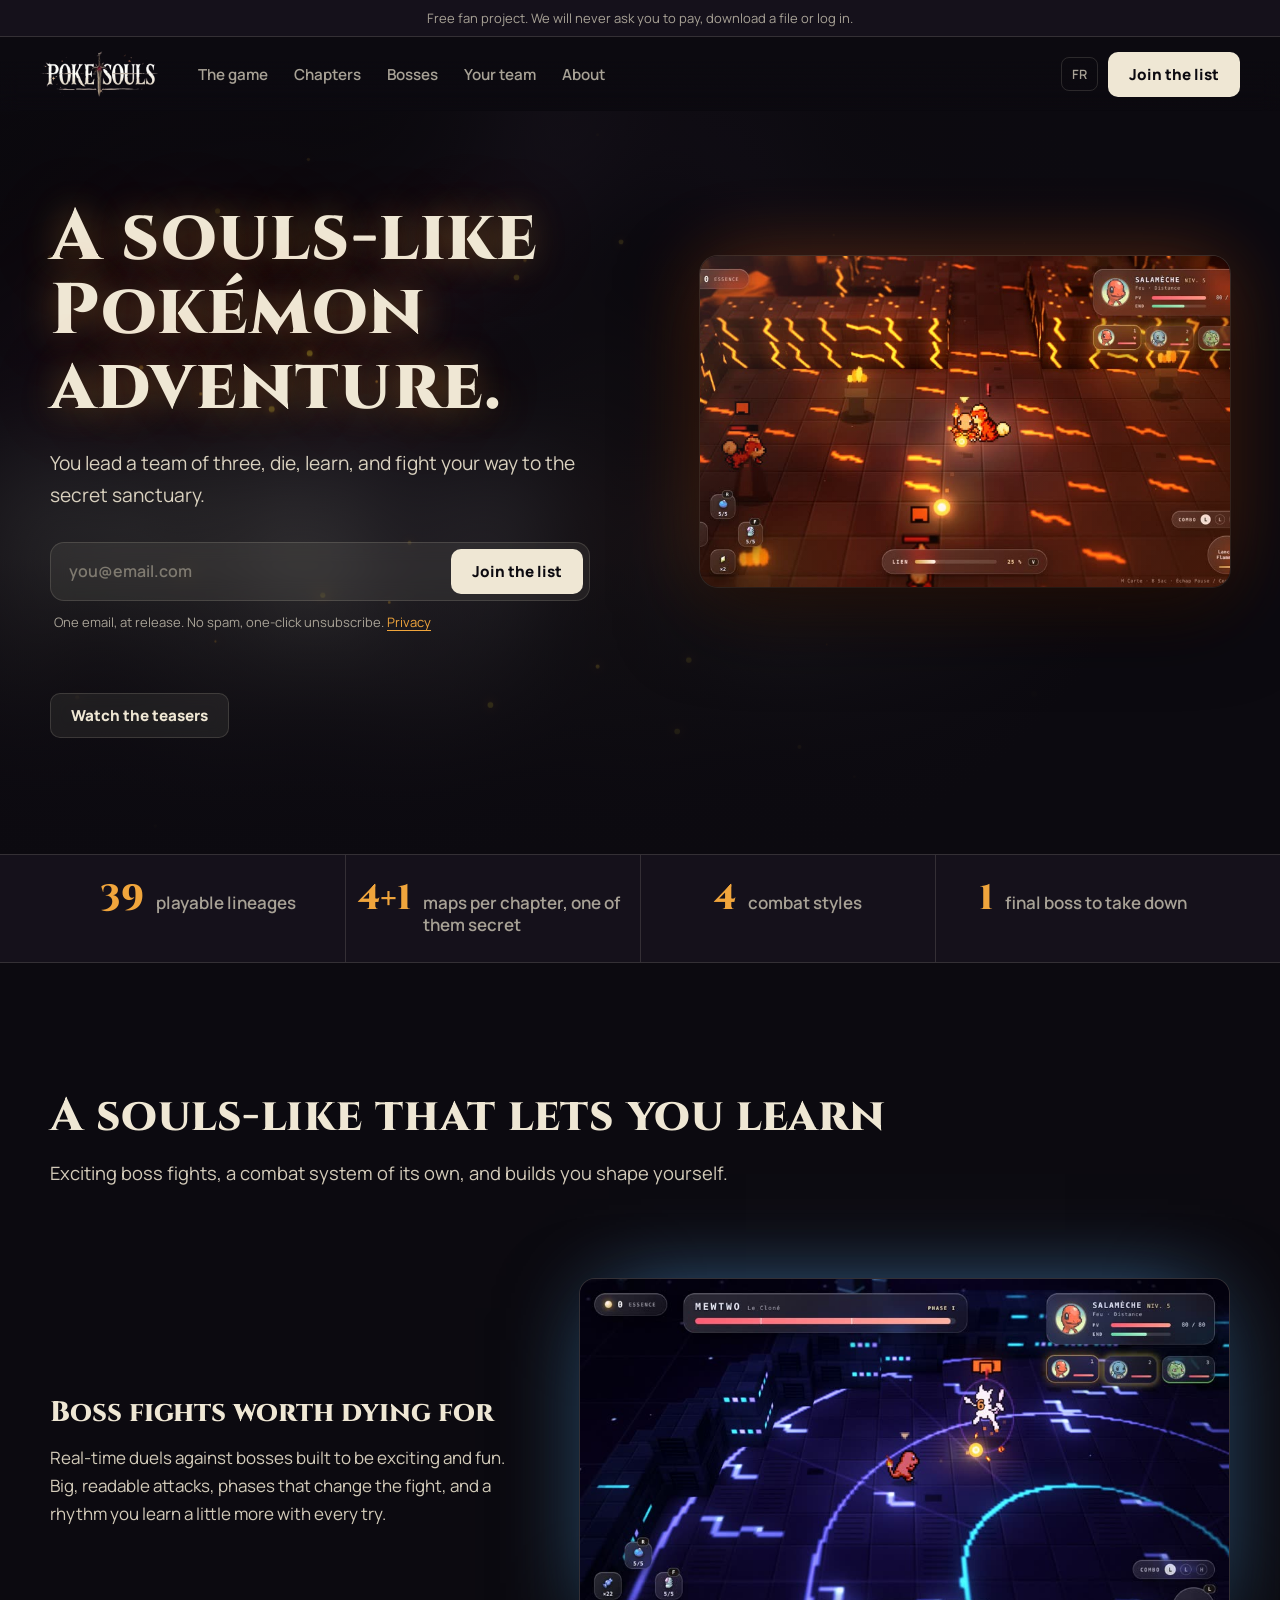
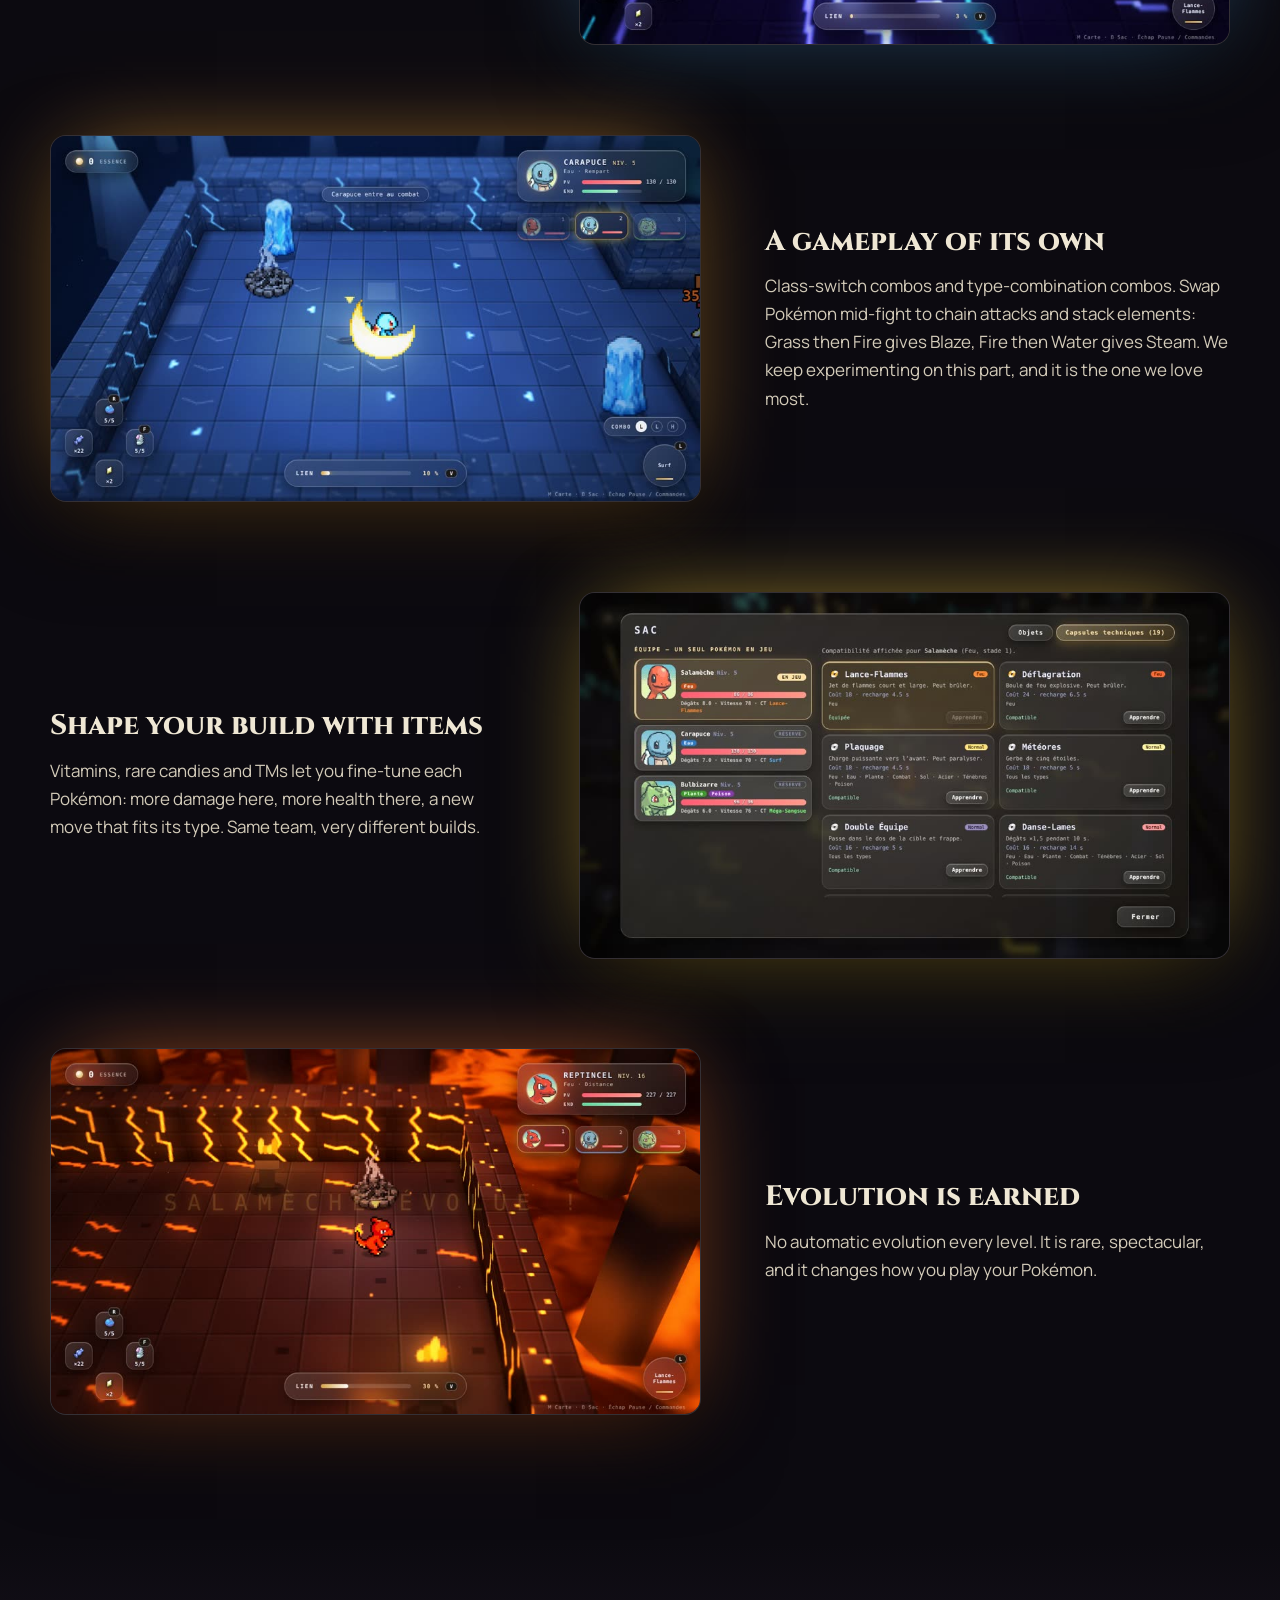
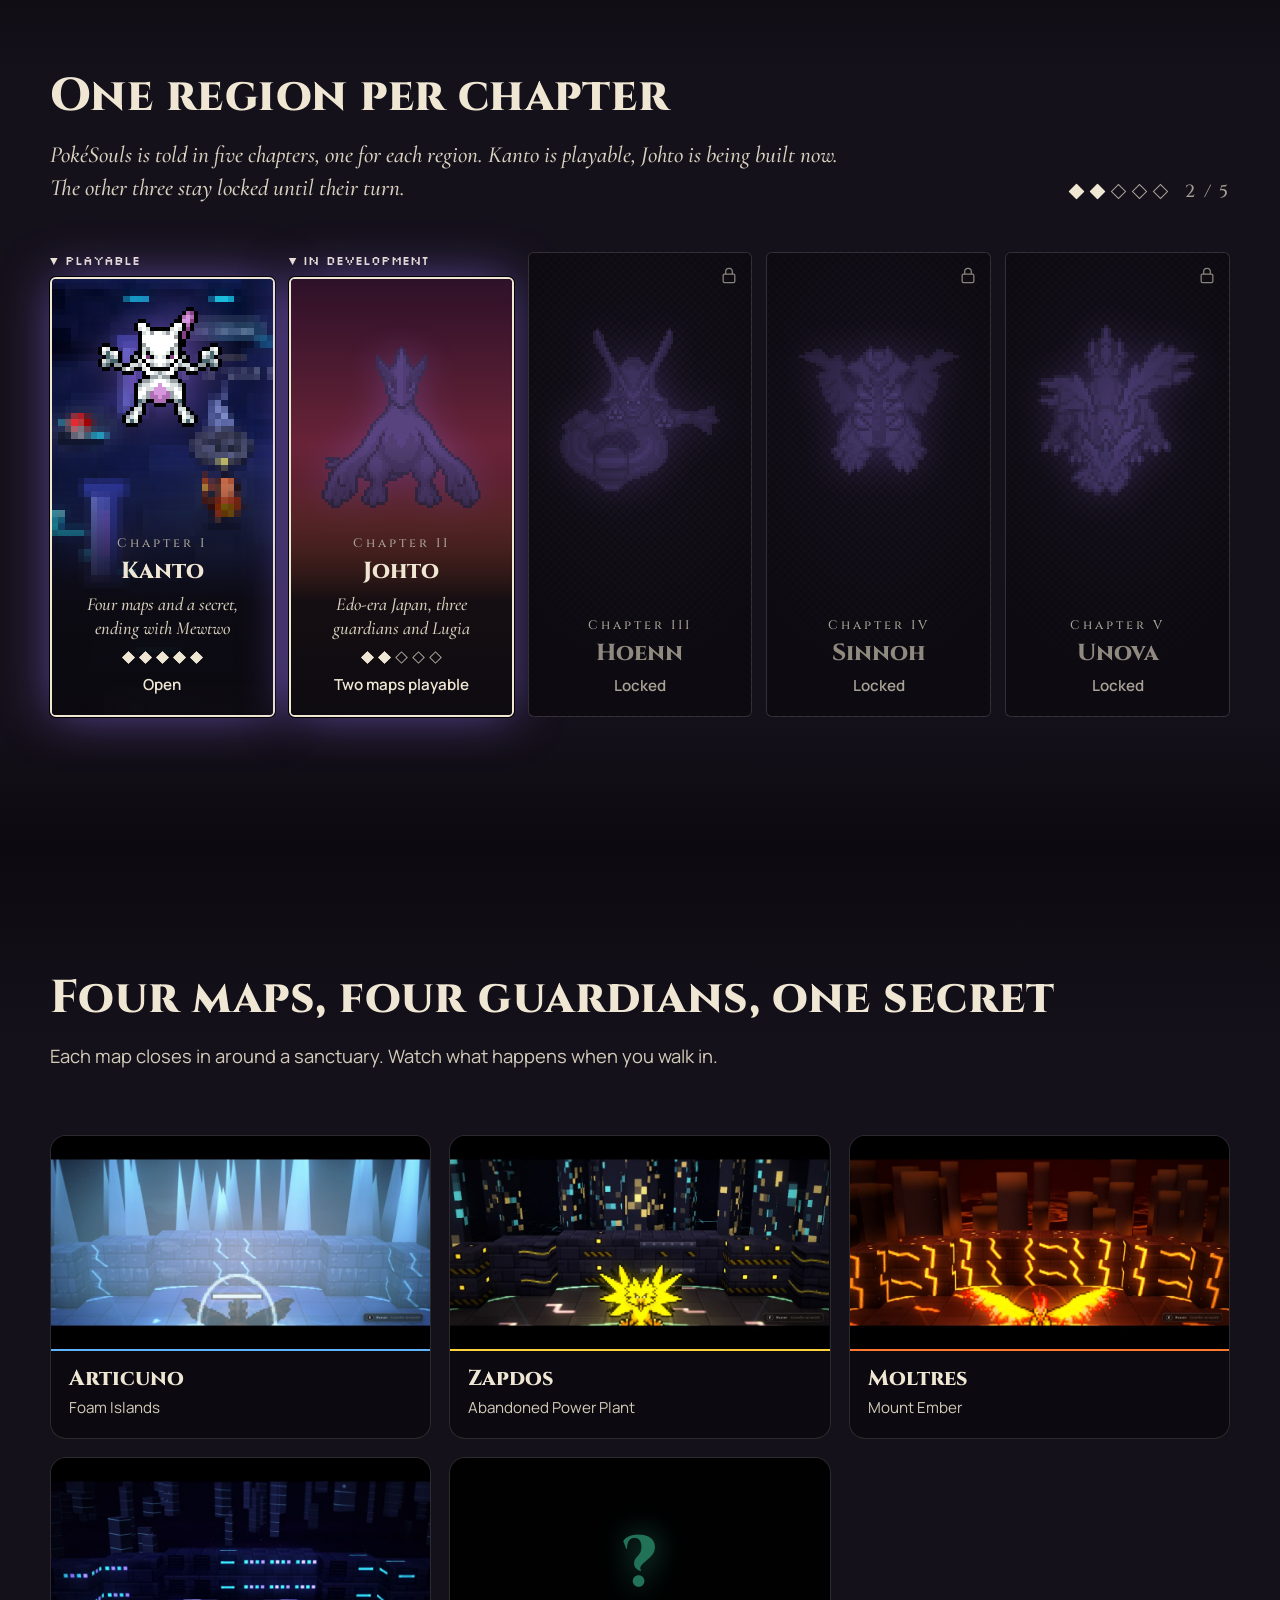
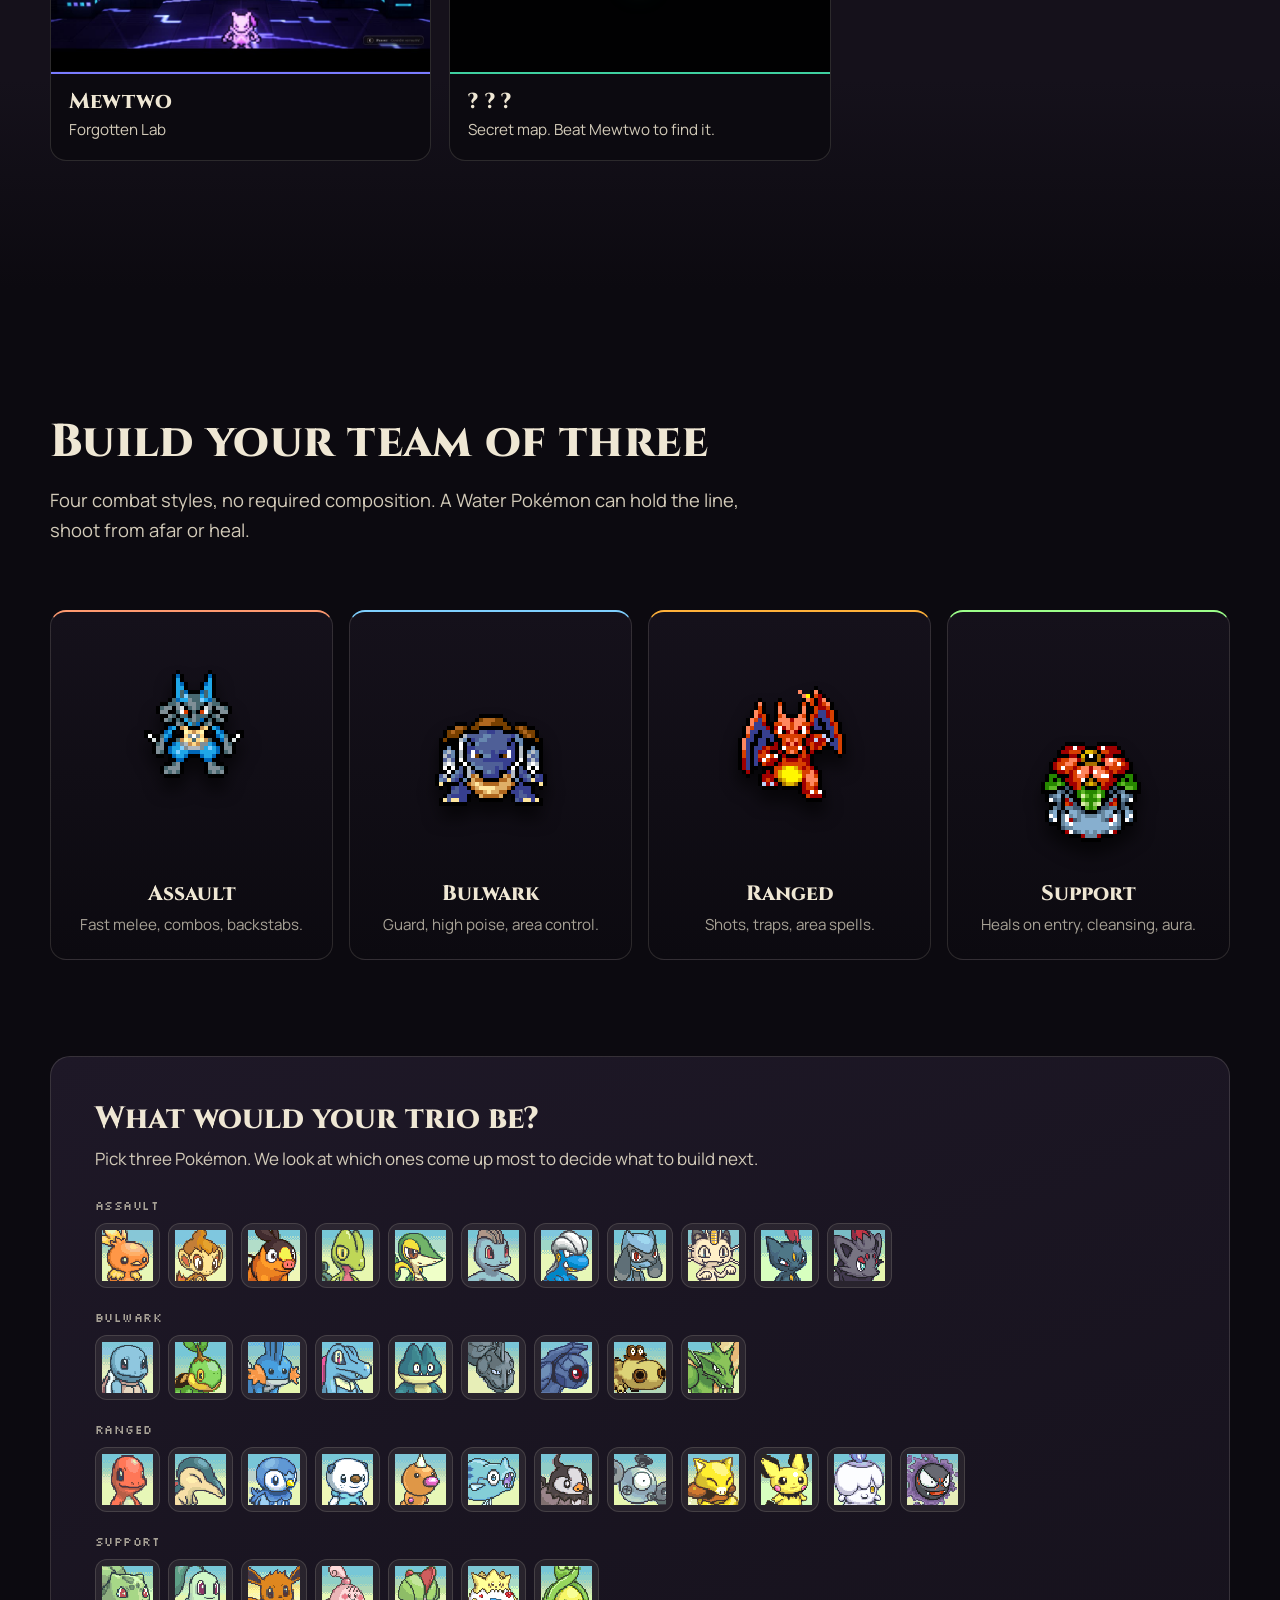
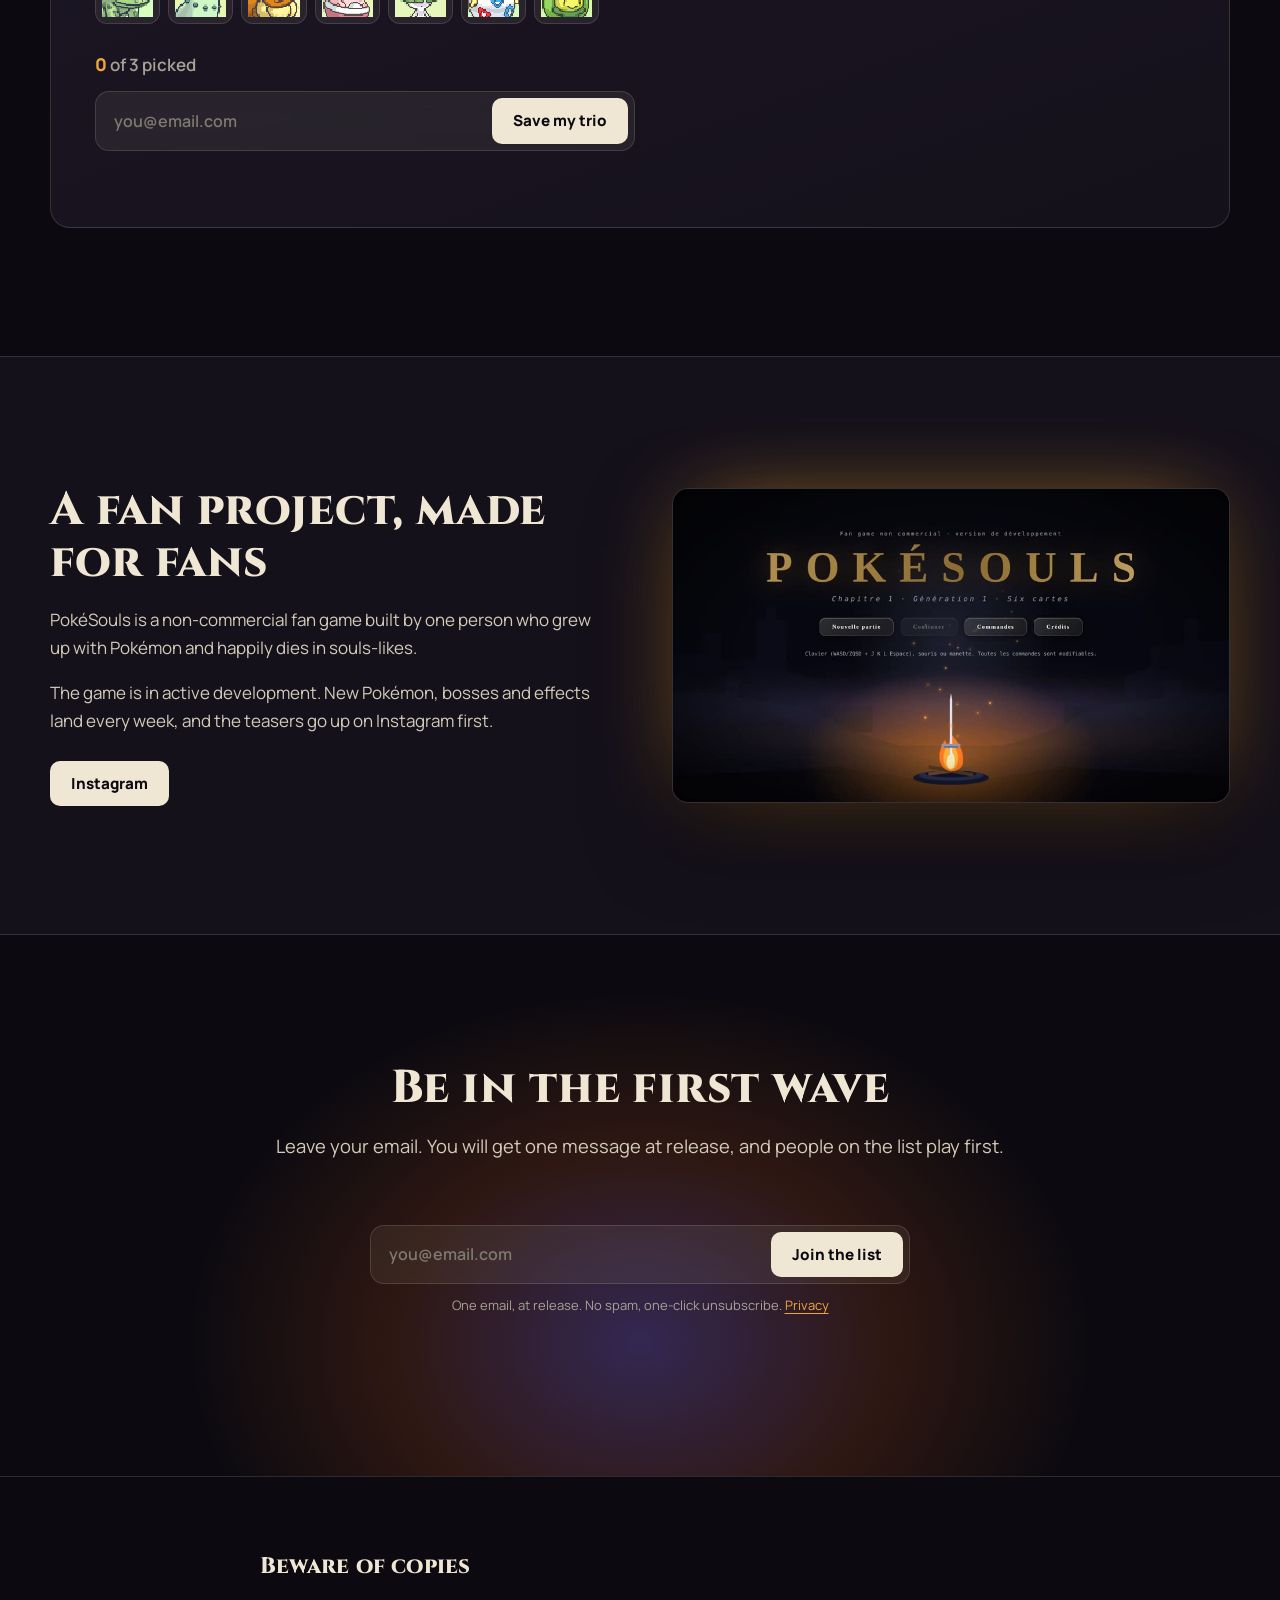
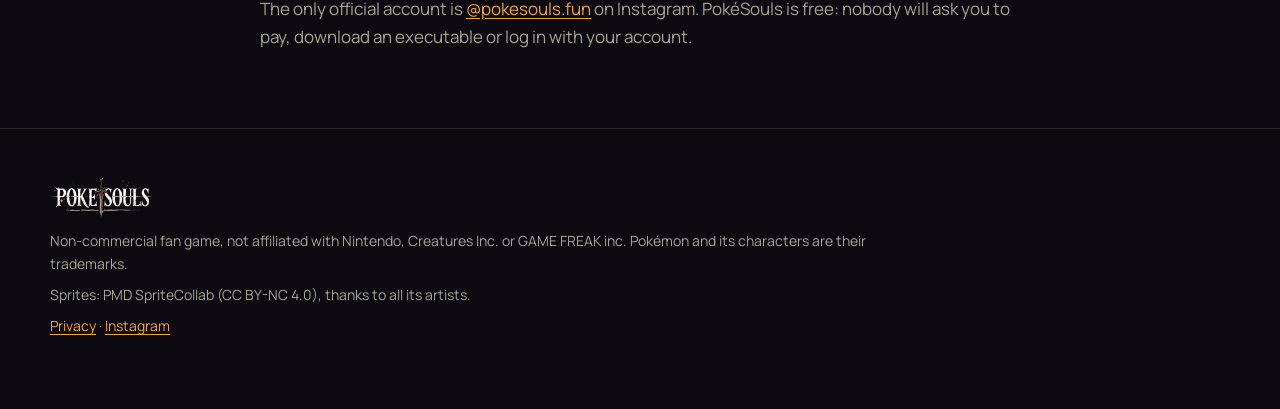
==== index.html @ 81918ec5 "Landing : Johto passe en chapitre ouvert (deux cartes jouables), Kanto marqué jouable Co-Authored-By" ====
<!doctype html>
<html lang="en">
<head>
<meta charset="utf-8">
<meta name="viewport" content="width=device-width,initial-scale=1">
<title>PokéSouls: a souls-like Pokémon adventure</title>
<meta name="description" content="Free fan game: a souls-like action RPG in HD-2D. Three Pokémon, four maps and a secret one, Mewtwo at the end of the road. Join the list to hear first at launch.">
<meta name="theme-color" content="#0c0a10">
<meta property="og:type" content="website">
<meta property="og:title" content="PokéSouls: a souls-like Pokémon adventure">
<meta property="og:description" content="Free fan game, souls-like action RPG in HD-2D. Join the list to hear first at launch.">
<meta property="og:image" content="https://dfazage.github.io/pokesouls-website/assets/img/og.jpg">
<meta name="twitter:card" content="summary_large_image">
<link rel="icon" type="image/png" href="favicon.png">
<link rel="apple-touch-icon" href="assets/img/apple-touch-icon.png">
<link rel="preload" href="assets/fonts/cinzel-latin-800-normal.woff2" as="font" type="font/woff2" crossorigin>
<link rel="preload" href="assets/fonts/manrope-latin-400-normal.woff2" as="font" type="font/woff2" crossorigin>
<link rel="stylesheet" href="css/style.css">
</head>
<body id="top">
<a class="skip" href="#join" data-i18n="skip">Skip to sign-up</a>

<p class="notice" data-i18n="notice">Free fan project. We will never ask you to pay, download a file or log in.</p>

<header class="nav">
  <a class="brand" href="#top" aria-label="PokéSouls"><img src="assets/img/wordmark.webp" alt="PokéSouls" width="700" height="274"></a>
  <nav class="nav-links" aria-label="Main">
    <a href="#game" data-i18n="nav.game">The game</a>
    <a href="#chapters" data-i18n="nav.chapters">Chapters</a>
    <a href="#bosses" data-i18n="nav.bosses">Bosses</a>
    <a href="#team" data-i18n="nav.team">Your team</a>
    <a href="#about" data-i18n="nav.about">About</a>
  </nav>
  <div class="nav-end">
    <button class="lang" type="button" id="lang" aria-label="Switch language">FR</button>
    <a class="btn btn-solid" href="#join" data-i18n="cta.join">Join the list</a>
  </div>
</header>

<main>
<!-- HERO -->
<section class="hero">
  <div class="hero-bg" aria-hidden="true"></div>
  <canvas class="embers" id="embers" aria-hidden="true"></canvas>
  <div class="wrap hero-grid">
    <div class="hero-copy">
      <h1><span data-i18n="hero.h1a">A souls-like</span><br><span data-i18n="hero.h1b">Pokémon adventure.</span></h1>
      <p class="lead" data-i18n="hero.lead">You lead a team of three, die, learn, and fight your way to the secret sanctuary.</p>

      <form class="join" data-join novalidate>
        <label class="sr" for="email-hero" data-i18n="form.label">Your email address</label>
        <div class="field">
          <input id="email-hero" name="email" type="email" inputmode="email" autocomplete="email" placeholder="you@email.com" data-i18n-ph="form.ph" required>
          <input class="hp" name="company" type="text" tabindex="-1" autocomplete="off" aria-hidden="true">
          <button class="btn btn-solid" type="submit" data-i18n="form.submit">Join the list</button>
        </div>
        <p class="fine" data-i18n-html="form.fine">One email, at release. No spam, one-click unsubscribe. <a href="privacy.html">Privacy</a></p>
        <p class="status" role="status" aria-live="polite"></p>
      </form>

      <p class="count" data-count hidden></p>

      <div class="hero-links">
        <a class="btn btn-ghost" href="https://www.instagram.com/pokesouls.fun/" target="_blank" rel="noopener" data-i18n="cta.teasers">Watch the teasers</a>
      </div>
    </div>

    <div class="diorama">
      <div class="dio-card">
        <video class="clip" data-clip src="assets/clips/hero.mp4" poster="assets/clips/hero.jpg" muted loop playsinline preload="none"></video>
        <span class="dio-glow"></span>
      </div>
    </div>
  </div>
</section>

<!-- CHIFFRES -->
<section class="facts" aria-label="The game in numbers">
  <ul class="wrap">
    <li><b>39</b><span data-i18n="facts.a">playable lineages</span></li>
    <li><b>4+1</b><span data-i18n="facts.b">maps per chapter, one of them secret</span></li>
    <li><b>4</b><span data-i18n="facts.c">combat styles</span></li>
    <li><b>1</b><span data-i18n="facts.d">final boss to take down</span></li>
  </ul>
</section>

<!-- LE JEU -->
<section class="sec" id="game">
  <div class="wrap">
    <h2 class="sec-title" data-i18n="game.title">A souls-like that lets you learn</h2>
    <p class="sec-lead" data-i18n="game.lead">Exciting boss fights, a combat system of its own, and builds you shape yourself.</p>

    <article class="feat" style="--tint:#5fb4ff">
      <div class="feat-text">
        <h3 data-i18n="f1.t">Boss fights worth dying for</h3>
        <p data-i18n="f1.p">Real-time duels against bosses built to be exciting and fun. Big, readable attacks, phases that change the fight, and a rhythm you learn a little more with every try.</p>
      </div>
      <figure class="shot"><video class="clip" data-clip src="assets/clips/mfight.mp4" poster="assets/clips/mfight.jpg" muted loop playsinline preload="none" aria-label="Gameplay: fighting Mewtwo in real time"></video></figure>
    </article>

    <article class="feat flip" style="--tint:#f0a53c">
      <div class="feat-text">
        <h3 data-i18n="f2.t">A gameplay of its own</h3>
        <p data-i18n="f2.p">Class-switch combos and type-combination combos. Swap Pokémon mid-fight to chain attacks and stack elements: Grass then Fire gives Blaze, Fire then Water gives Steam. We keep experimenting on this part, and it is the one we love most.</p>
      </div>
      <figure class="shot"><video class="clip" data-clip src="assets/clips/relay.mp4" poster="assets/clips/relay.jpg" muted loop playsinline preload="none" aria-label="Gameplay: switching Pokémon right after a dodge to trigger an entry attack"></video></figure>
    </article>

    <article class="feat" style="--tint:#ffd23f">
      <div class="feat-text">
        <h3 data-i18n="f3.t">Shape your build with items</h3>
        <p data-i18n="f3.p">Vitamins, rare candies and TMs let you fine-tune each Pokémon: more damage here, more health there, a new move that fits its type. Same team, very different builds.</p>
      </div>
      <figure class="shot"><video class="clip" data-clip src="assets/clips/bag.mp4" poster="assets/clips/bag.jpg" muted loop playsinline preload="none" aria-label="Gameplay: opening the bag to boost a Pokémon with vitamins and teach it a TM"></video></figure>
    </article>

    <article class="feat flip" style="--tint:#ff7a30">
      <div class="feat-text">
        <h3 data-i18n="f4.t">Evolution is earned</h3>
        <p data-i18n="f4.p">No automatic evolution every level. It is rare, spectacular, and it changes how you play your Pokémon.</p>
      </div>
      <figure class="shot"><video class="clip" data-clip src="assets/clips/evolve.mp4" poster="assets/clips/evolve.jpg" muted loop playsinline preload="none" aria-label="Gameplay: a Pokémon evolving on the volcano map"></video></figure>
    </article>
  </div>
</section>

<!-- CHAPITRES -->
<section class="sec chapters" id="chapters">
  <div class="wrap">
    <div class="chap-head">
      <div>
        <h2 class="sec-title" data-i18n="chap.title">One region per chapter</h2>
        <p class="sec-lead tall-serif" data-i18n="chap.lead">PokéSouls is told in five chapters, one for each region. Kanto is playable, Johto is being built now. The other three stay locked until their turn.</p>
      </div>
      <p class="chap-count" aria-label="2 of 5 chapters open"><span class="dia on"></span><span class="dia on"></span><span class="dia"></span><span class="dia"></span><span class="dia"></span><b>2 / 5</b></p>
    </div>
    <ol class="chap-grid">
      <li class="chap open">
        <p class="chap-here" data-i18n="chap.here.k">▼ Playable</p>
        <div class="chap-card" style="--px:url(../assets/img/chap1-px.png)">
          <span class="spr" data-spr="mewtwo" data-scale="4" aria-hidden="true"></span>
          <div class="chap-body">
            <p class="chap-n">Chapter I</p>
            <h3 data-i18n="chap.k">Kanto</h3>
            <p class="chap-sub" data-i18n="chap.k.sub">Four maps and a secret, ending with Mewtwo</p>
            <p class="chap-dias" aria-hidden="true"><span class="dia on"></span><span class="dia on"></span><span class="dia on"></span><span class="dia on"></span><span class="dia on"></span></p>
            <p class="chap-status" data-i18n="chap.k.st">Open</p>
          </div>
        </div>
      </li>
      <li class="chap open">
        <p class="chap-here" data-i18n="chap.here">▼ In development</p>
        <div class="chap-card" style="--px:linear-gradient(180deg,#2a1226 0%,#6b2a3a 46%,#c9663c 78%,#2a1a24 100%)">
          <img class="sil" src="assets/img/sil-lugia.png" alt="" aria-hidden="true">
          <div class="chap-body">
            <p class="chap-n">Chapter II</p>
            <h3 data-i18n="chap.j">Johto</h3>
            <p class="chap-sub" data-i18n="chap.j.sub">Edo-era Japan, three guardians and Lugia</p>
            <p class="chap-dias" aria-hidden="true"><span class="dia on"></span><span class="dia on"></span><span class="dia"></span><span class="dia"></span><span class="dia"></span></p>
            <p class="chap-status" data-i18n="chap.j.st">Two maps playable</p>
          </div>
        </div>
      </li>
      <li class="chap locked"><div class="chap-card"><img class="sil" src="assets/img/sil-rayquaza.png" alt="" aria-hidden="true" loading="lazy"><svg class="lock" viewBox="0 0 24 24" aria-hidden="true"><rect x="5" y="11" width="14" height="10" rx="1.5"/><path d="M8 11V8a4 4 0 0 1 8 0v3"/></svg><div class="chap-body"><p class="chap-n">Chapter III</p><h3 data-i18n="chap.h">Hoenn</h3><p class="chap-status" data-i18n="chap.lock">Locked</p></div></div></li>
      <li class="chap locked"><div class="chap-card"><img class="sil" src="assets/img/sil-giratina.png" alt="" aria-hidden="true" loading="lazy"><svg class="lock" viewBox="0 0 24 24" aria-hidden="true"><rect x="5" y="11" width="14" height="10" rx="1.5"/><path d="M8 11V8a4 4 0 0 1 8 0v3"/></svg><div class="chap-body"><p class="chap-n">Chapter IV</p><h3 data-i18n="chap.s">Sinnoh</h3><p class="chap-status" data-i18n="chap.lock">Locked</p></div></div></li>
      <li class="chap locked"><div class="chap-card"><img class="sil" src="assets/img/sil-kyurem.png" alt="" aria-hidden="true" loading="lazy"><svg class="lock" viewBox="0 0 24 24" aria-hidden="true"><rect x="5" y="11" width="14" height="10" rx="1.5"/><path d="M8 11V8a4 4 0 0 1 8 0v3"/></svg><div class="chap-body"><p class="chap-n">Chapter V</p><h3 data-i18n="chap.u">Unova</h3><p class="chap-status" data-i18n="chap.lock">Locked</p></div></div></li>
    </ol>
  </div>
</section>

<!-- BOSS -->
<section class="sec bosses" id="bosses">
  <div class="wrap">
    <h2 class="sec-title" data-i18n="boss.title">Four maps, four guardians, one secret</h2>
    <p class="sec-lead" data-i18n="boss.lead">Each map closes in around a sanctuary. Watch what happens when you walk in.</p>
    <ul class="boss-grid">
      <li class="boss" style="--tint:#5fb4ff"><video class="clip" data-clip src="assets/clips/boss0.mp4" poster="assets/clips/boss0.jpg" muted loop playsinline preload="none" aria-label="Intro cutscene: Articuno awakens"></video><div class="boss-text"><h3 data-i18n="bn.1">Articuno</h3><p data-i18n="boss.1">Foam Islands</p></div></li>
      <li class="boss" style="--tint:#ffd23f"><video class="clip" data-clip src="assets/clips/boss1.mp4" poster="assets/clips/boss1.jpg" muted loop playsinline preload="none" aria-label="Intro cutscene: Zapdos awakens"></video><div class="boss-text"><h3 data-i18n="bn.2">Zapdos</h3><p data-i18n="boss.2">Abandoned Power Plant</p></div></li>
      <li class="boss" style="--tint:#ff7a30"><video class="clip" data-clip src="assets/clips/boss2.mp4" poster="assets/clips/boss2.jpg" muted loop playsinline preload="none" aria-label="Intro cutscene: Moltres awakens"></video><div class="boss-text"><h3 data-i18n="bn.3">Moltres</h3><p data-i18n="boss.3">Mount Ember</p></div></li>
      <li class="boss" style="--tint:#7a7cff"><video class="clip" data-clip src="assets/clips/boss4.mp4" poster="assets/clips/boss4.jpg" muted loop playsinline preload="none" aria-label="Intro cutscene: Mewtwo awakens"></video><div class="boss-text"><h3 data-i18n="bn.4">Mewtwo</h3><p data-i18n="boss.4">Forgotten Lab</p></div></li>
      <li class="boss secret" style="--tint:#3fd0a0"><img class="clip" src="assets/clips/boss5.jpg" alt="" aria-hidden="true" loading="lazy"><div class="boss-text"><h3 data-i18n="bn.5">???</h3><p data-i18n="boss.5">Secret map. Beat Mewtwo to find it.</p></div></li>
    </ul>
  </div>
</section>

<!-- EQUIPE -->
<section class="sec" id="team">
  <div class="wrap">
    <h2 class="sec-title" data-i18n="team.title">Build your team of three</h2>
    <p class="sec-lead" data-i18n="team.lead">Four combat styles, no required composition. A Water Pokémon can hold the line, shoot from afar or heal.</p>

    <ul class="gabs">
      <li style="--tint:#ff9a70"><div class="stage"><span class="spr" data-spr="lucario" data-scale="4" aria-hidden="true"></span></div><h3 data-i18n="g.a">Assault</h3><p data-i18n="g.a.p">Fast melee, combos, backstabs.</p></li>
      <li style="--tint:#7fd0ff"><div class="stage"><span class="spr" data-spr="blastoise" data-scale="4" aria-hidden="true"></span></div><h3 data-i18n="g.r">Bulwark</h3><p data-i18n="g.r.p">Guard, high poise, area control.</p></li>
      <li style="--tint:#ffb13a"><div class="stage"><span class="spr" data-spr="charizard" data-scale="4" aria-hidden="true"></span></div><h3 data-i18n="g.d">Ranged</h3><p data-i18n="g.d.p">Shots, traps, area spells.</p></li>
      <li style="--tint:#9cff8a"><div class="stage"><span class="spr" data-spr="venusaur" data-scale="4" aria-hidden="true"></span></div><h3 data-i18n="g.s">Support</h3><p data-i18n="g.s.p">Heals on entry, cleansing, aura.</p></li>
    </ul>

    <div class="trio" id="trio">
      <div class="trio-head">
        <h3 data-i18n="trio.t">What would your trio be?</h3>
        <p data-i18n="trio.p">Pick three Pokémon. We look at which ones come up most to decide what to build next.</p>
      </div>
      <div class="picker" id="picker" role="group" aria-label="Your trio"></div>
      <form class="join trio-form" data-join data-trio novalidate>
        <p class="trio-count" aria-live="polite"><b id="trio-n">0</b> <span data-i18n="trio.of">of 3 picked</span><span id="trio-names"></span></p>
        <label class="sr" for="email-trio" data-i18n="form.label">Your email address</label>
        <div class="field">
          <input id="email-trio" name="email" type="email" inputmode="email" autocomplete="email" placeholder="you@email.com" data-i18n-ph="form.ph" required>
          <input class="hp" name="company" type="text" tabindex="-1" autocomplete="off" aria-hidden="true">
          <button class="btn btn-solid" type="submit" data-i18n="trio.submit">Save my trio</button>
        </div>
        <p class="status" role="status" aria-live="polite"></p>
      </form>
    </div>
  </div>
</section>

<!-- A PROPOS -->
<section class="sec about" id="about">
  <div class="wrap about-grid">
    <div>
      <h2 class="sec-title" data-i18n="about.title">A fan project, made for fans</h2>
      <p data-i18n="about.p1">PokéSouls is a non-commercial fan game built by one person who grew up with Pokémon and happily dies in souls-likes.</p>
      <p data-i18n="about.p2">The game is in active development. New Pokémon, bosses and effects land every week, and the teasers go up on Instagram first.</p>
      <div class="about-links">
        <a class="btn btn-solid" href="https://www.instagram.com/pokesouls.fun/" target="_blank" rel="noopener">Instagram</a>
      </div>
    </div>
    <figure class="shot tall"><video class="clip" data-clip src="assets/clips/title.mp4" poster="assets/clips/title.jpg" muted loop playsinline preload="none" aria-label="PokéSouls title screen: a bonfire and a sword planted in the ground"></video></figure>
  </div>
</section>

<!-- REJOINDRE -->
<section class="sec final" id="join">
  <div class="wrap">
    <h2 data-i18n="join.title">Be in the first wave</h2>
    <p class="sec-lead" data-i18n="join.lead">Leave your email. You will get one message at release, and people on the list play first.</p>
    <form class="join center" data-join novalidate>
      <label class="sr" for="email-join" data-i18n="form.label">Your email address</label>
      <div class="field">
        <input id="email-join" name="email" type="email" inputmode="email" autocomplete="email" placeholder="you@email.com" data-i18n-ph="form.ph" required>
        <input class="hp" name="company" type="text" tabindex="-1" autocomplete="off" aria-hidden="true">
        <button class="btn btn-solid" type="submit" data-i18n="form.submit">Join the list</button>
      </div>
      <p class="fine" data-i18n-html="form.fine">One email, at release. No spam, one-click unsubscribe. <a href="privacy.html">Privacy</a></p>
      <p class="status" role="status" aria-live="polite"></p>
    </form>
  </div>
</section>

<!-- ATTENTION -->
<section class="sec scam">
  <div class="wrap narrow">
    <h2 data-i18n="scam.title">Beware of copies</h2>
    <p data-i18n-html="scam.p">The only official account is <a href="https://www.instagram.com/pokesouls.fun/" target="_blank" rel="noopener">@pokesouls.fun</a> on Instagram. PokéSouls is free: nobody will ask you to pay, download an executable or log in with your account.</p>
  </div>
</section>
</main>

<footer class="foot">
  <div class="wrap">
    <p class="brand small"><img src="assets/img/wordmark.webp" alt="PokéSouls" width="700" height="274"></p>
    <p data-i18n="foot.disc">Non-commercial fan game, not affiliated with Nintendo, Creatures Inc. or GAME FREAK inc. Pokémon and its characters are their trademarks.</p>
    <p data-i18n="foot.cred">Sprites: PMD SpriteCollab (CC BY-NC 4.0), thanks to all its artists.</p>
    <p><a href="privacy.html" data-i18n="foot.priv">Privacy</a> · <a href="https://www.instagram.com/pokesouls.fun/" target="_blank" rel="noopener">Instagram</a></p>
  </div>
</footer>

<script src="js/config.js"></script>
<script src="js/main.js" defer></script>
</body>
</html>
---- css/style.css ----
@font-face{font-family:Cinzel;font-weight:500;font-display:swap;src:url(../assets/fonts/cinzel-latin-500-normal.woff2) format("woff2")}
@font-face{font-family:Cinzel;font-weight:800;font-display:swap;src:url(../assets/fonts/cinzel-latin-800-normal.woff2) format("woff2")}
@font-face{font-family:Manrope;font-weight:400;font-display:swap;src:url(../assets/fonts/manrope-latin-400-normal.woff2) format("woff2")}
@font-face{font-family:Manrope;font-weight:600;font-display:swap;src:url(../assets/fonts/manrope-latin-600-normal.woff2) format("woff2")}
@font-face{font-family:Manrope;font-weight:800;font-display:swap;src:url(../assets/fonts/manrope-latin-800-normal.woff2) format("woff2")}
@font-face{font-family:Cormorant;font-style:italic;font-weight:500;font-display:swap;src:url(../assets/fonts/cormorant-garamond-latin-500-italic.woff2) format("woff2")}
@font-face{font-family:Silkscreen;font-weight:400;font-display:swap;src:url(../assets/fonts/silkscreen-latin-400-normal.woff2) format("woff2")}

:root{
  --ash:#0c0a10; --ash-2:#15111b; --ash-3:#1e1827; --violet:#9a73ff;
  --ember:#f0a53c; --flame:#ff6a1f; --bone:#efe7d4; --fog:#a8a296;
  --line:rgba(239,231,212,.14); --glass:rgba(239,231,212,.07);
  --display:Cinzel,"Times New Roman",serif; --body:Manrope,system-ui,sans-serif; --pixel:Silkscreen,monospace; --serif-it:Cormorant,Georgia,serif;
  --r:12px; --gutter:clamp(20px,4vw,40px);
}
*{box-sizing:border-box}
html{scroll-behavior:smooth;scroll-padding-top:84px}
body{margin:0;background:var(--ash);color:var(--bone);font:400 1.0625rem/1.65 var(--body);-webkit-font-smoothing:antialiased;overflow-x:hidden}
img{max-width:100%;height:auto;display:block}
a{color:var(--ember);text-underline-offset:3px}
a:hover{color:#ffc16a}
:focus-visible{outline:2px solid var(--ember);outline-offset:3px;border-radius:6px}
.sr{position:absolute;width:1px;height:1px;overflow:hidden;clip:rect(0 0 0 0);white-space:nowrap}
.skip{position:absolute;left:-999px;top:8px;z-index:100;background:var(--bone);color:var(--ash);padding:10px 16px;border-radius:8px}
.skip:focus{left:8px}
.wrap{width:min(1180px,100% - var(--gutter)*2);margin-inline:auto}
.narrow{max-width:760px}
.spr{display:inline-block;image-rendering:pixelated;background-repeat:no-repeat;flex:none}

/* barre d'avertissement */
.notice{margin:0;padding:9px var(--gutter);text-align:center;font-size:.8125rem;line-height:1.4;color:var(--fog);background:var(--ash-2);border-bottom:1px solid var(--line)}

/* navigation */
.nav{position:sticky;top:0;z-index:50;display:flex;align-items:center;gap:28px;padding:14px var(--gutter);background:linear-gradient(var(--ash) 30%,rgba(12,10,16,0));backdrop-filter:blur(10px);-webkit-backdrop-filter:blur(10px)}
.brand{font:800 1.35rem/1 var(--display);letter-spacing:.12em;color:var(--bone);text-decoration:none;white-space:nowrap}
.brand span{color:var(--ember)}
.brand img{display:block;height:46px;width:auto}
.brand.small img{height:40px}
.brand.small{font-size:1.1rem;margin:0 0 12px}
.nav-links{display:flex;gap:26px;margin-left:12px}
.nav-links a{color:var(--fog);text-decoration:none;font-weight:600;font-size:.95rem}
.nav-links a:hover{color:var(--bone)}
.nav-end{margin-left:auto;display:flex;align-items:center;gap:10px}
.lang{background:none;border:1px solid var(--line);color:var(--fog);font:600 .8rem var(--body);padding:7px 10px;border-radius:8px;cursor:pointer}
.lang:hover{color:var(--bone);border-color:var(--fog)}

/* boutons : verre dépoli en secondaire, os plein en principal */
.btn{display:inline-flex;align-items:center;justify-content:center;gap:8px;font:800 .95rem/1 var(--body);padding:14px 20px;border-radius:10px;border:1px solid transparent;text-decoration:none;cursor:pointer;transition:transform .15s,background .15s,box-shadow .2s;white-space:nowrap}
.btn-solid{background:var(--bone);color:var(--ash)}
.btn-solid:hover{background:#fff;color:var(--ash);box-shadow:0 0 28px rgba(240,165,60,.45)}
.btn-ghost{background:var(--glass);border-color:var(--line);color:var(--bone);backdrop-filter:blur(8px);-webkit-backdrop-filter:blur(8px)}
.btn-ghost:hover{border-color:var(--ember);color:var(--bone);background:rgba(240,165,60,.1)}
.btn:active{transform:translateY(1px)}

/* hero */
.hero{position:relative;overflow:hidden;padding:clamp(40px,7vw,96px) 0 clamp(64px,9vw,120px);isolation:isolate}
.hero-bg{position:absolute;inset:-40px;z-index:-2;background:url(../assets/img/logo.webp) 70% 30%/cover;filter:blur(46px) saturate(1.15) brightness(.42);transform:scale(1.15)}
.hero::after{content:"";position:absolute;inset:0;z-index:-1;background:radial-gradient(70% 80% at 22% 40%,rgba(12,10,16,.2),var(--ash) 100%),linear-gradient(transparent 60%,var(--ash))}
.embers{position:absolute;inset:0;width:100%;height:100%;z-index:-1;pointer-events:none}
.hero-grid{display:grid;grid-template-columns:minmax(0,1.05fr) minmax(0,.95fr);align-items:center;gap:clamp(28px,5vw,72px)}
h1{font:800 clamp(2.5rem,5.6vw,4.9rem)/1.04 var(--display);letter-spacing:.015em;margin:0 0 24px;text-shadow:0 0 34px rgba(240,165,60,.38),0 0 90px rgba(255,106,31,.22)}
.lead{font-size:clamp(1.05rem,1.5vw,1.25rem);color:#d9d1bf;max-width:34em;margin:0 0 30px}

/* formulaires */
.join{max-width:540px}
.join.center{margin-inline:auto}
.field{display:flex;gap:10px;padding:6px;border-radius:14px;background:var(--glass);border:1px solid var(--line);backdrop-filter:blur(10px);-webkit-backdrop-filter:blur(10px);transition:border-color .2s,box-shadow .2s}
.field:focus-within{border-color:var(--ember);box-shadow:0 0 0 4px rgba(240,165,60,.14)}
.field input[type=email]{flex:1;min-width:0;background:none;border:0;color:var(--bone);font:600 1rem var(--body);padding:0 12px}
.field input::placeholder{color:#7f7a70}
.field input:focus{outline:none}
.hp{position:absolute!important;left:-9999px;width:1px;height:1px;opacity:0}
.fine{font-size:.8125rem;color:var(--fog);margin:12px 4px 0;line-height:1.5}
.status{min-height:1.5em;margin:10px 4px 0;font-weight:600;font-size:.95rem}
.status.ok{color:#9be28a}
.status.err{color:#ff9a86}
.join.done .field{opacity:.55}
.count{margin:16px 4px 0;color:var(--ember);font-weight:600;font-size:.95rem}
.hero-links{display:flex;flex-wrap:wrap;gap:10px;margin-top:28px}

/* hero : le logo en visuel principal, la vraie capture du jeu par-dessus */
.diorama{position:relative;padding:0 0 clamp(40px,8vw,96px)}
.dio-card{position:relative;width:100%;border-radius:18px;overflow:hidden;box-shadow:0 30px 80px rgba(0,0,0,.7),0 0 0 1px var(--line),0 0 80px -10px rgba(255,106,31,.45)}
.dio-card .clip{aspect-ratio:16/10}
.dio-glow{position:absolute;inset:0;background:linear-gradient(135deg,rgba(255,255,255,.12),transparent 40%,rgba(255,106,31,.16));pointer-events:none}
.dio-sprites{position:absolute;left:6%;right:6%;bottom:2%;display:flex;justify-content:space-between;align-items:flex-end;pointer-events:none}
.dio-sprites .spr{filter:drop-shadow(0 0 14px rgba(240,165,60,.5)) drop-shadow(0 12px 10px rgba(0,0,0,.6))}
@keyframes float{50%{translate:0 -8px}}

/* chiffres */
.facts{border-block:1px solid var(--line);background:var(--ash-2)}
.facts ul{list-style:none;margin:0 auto;padding:0;display:grid;grid-template-columns:repeat(4,1fr)}
.facts li{display:flex;align-items:baseline;justify-content:center;gap:12px;padding:26px 12px;border-left:1px solid var(--line)}
.facts li:first-child{border-left:0}
.facts b{font:800 2.2rem/1 var(--display);color:var(--ember)}
.facts span{color:var(--fog);font-weight:600;line-height:1.3}

/* sections */
.sec{padding:clamp(72px,10vw,132px) 0}
.sec-title,.final h2,.scam h2{font:800 clamp(1.9rem,3.6vw,3rem)/1.12 var(--display);letter-spacing:.01em;margin:0 0 16px}
.sec-lead{font-size:1.15rem;color:#d3cbb9;max-width:40em;margin:0 0 clamp(36px,5vw,64px)}

.feat{display:grid;grid-template-columns:minmax(0,5fr) minmax(0,7fr);align-items:center;gap:clamp(28px,5vw,72px);margin-top:clamp(48px,7vw,96px)}
.feat.flip{grid-template-columns:minmax(0,7fr) minmax(0,5fr)}
.feat.flip .feat-text{order:2}
.feat h3{font:800 clamp(1.4rem,2.2vw,1.9rem)/1.2 var(--display);margin:0 0 14px}
.feat p{margin:0;color:#d3cbb9;max-width:30em}
.shot{margin:0;border-radius:16px;overflow:hidden;border:1px solid var(--line);box-shadow:0 30px 80px rgba(0,0,0,.55),0 0 90px -30px var(--tint,var(--ember));background:var(--ash-2)}
.shot img,.shot .clip{width:100%;aspect-ratio:16/9;object-fit:cover}

/* clips du jeu (vidéos en boucle, comme des GIF) */
.clip{display:block;width:100%;aspect-ratio:16/9;object-fit:cover;background:var(--ash-2)}

/* chapitres : cartes verticales dans l'esprit de l'écran « Havre · Les Failles » */
.chapters{background:linear-gradient(var(--ash),var(--ash-2) 15%,var(--ash-2) 85%,var(--ash))}
.chap-head{display:flex;justify-content:space-between;align-items:flex-end;gap:24px;margin-bottom:clamp(28px,4vw,48px)}
.chap-head .sec-lead{margin:0;font:italic 500 1.45rem/1.4 var(--serif-it);color:#d9d1bf;max-width:34em}
.chap-count{display:flex;align-items:center;margin:0;color:var(--fog);white-space:nowrap}
.chap-count b{margin-left:14px;font:500 1.1rem var(--display);letter-spacing:.12em}
.dia{display:inline-block;width:11px;height:11px;margin:0 5px;border:1.5px solid var(--fog);transform:rotate(45deg)}
.dia.on{background:var(--bone);border-color:var(--bone)}
.chap-grid{list-style:none;margin:0;padding:0;display:grid;grid-template-columns:repeat(5,1fr);gap:14px;align-items:stretch}
.chap{display:flex;flex-direction:column}
.chap-here{margin:0 0 8px;font:400 .8rem var(--pixel);color:var(--bone);min-height:1.2em}
.chap:not(.open) .chap-here{visibility:hidden}
.chap-card{position:relative;flex:1;min-height:440px;display:flex;flex-direction:column;justify-content:flex-end;border:1px solid var(--line);border-radius:6px;overflow:hidden;isolation:isolate}
.chap.open .chap-card{border:2px solid var(--bone);box-shadow:0 0 0 1px #000,0 0 50px -4px rgba(154,115,255,.6)}
.chap.open .chap-card::before{content:"";position:absolute;inset:0;z-index:-2;background:var(--px) center/cover;image-rendering:pixelated;filter:saturate(1.2)}
.chap.open .chap-card::after{content:"";position:absolute;inset:0;z-index:-1;background:linear-gradient(transparent 38%,rgba(12,10,16,.96) 74%)}
.chap.open .spr{position:absolute;left:50%;top:32%;translate:-50% -50%;filter:drop-shadow(0 0 22px rgba(154,115,255,.7)) drop-shadow(0 14px 10px rgba(0,0,0,.6))}
.chap.locked .chap-card{background:repeating-conic-gradient(#191420 0 25%,#110e17 0 50%) 0 0/8px 8px}
.chap .sil{position:absolute;left:50%;top:34%;translate:-50% -50%;max-width:72%;max-height:42%;width:auto;height:auto;image-rendering:pixelated;z-index:-1;filter:brightness(1.7) drop-shadow(0 0 18px rgba(154,115,255,.3));opacity:.9}
.chap .lock{position:absolute;top:12px;right:12px;width:20px;height:20px;opacity:.8}
.chap.locked .chap-card::after{content:"";position:absolute;inset:0;z-index:-1;background:radial-gradient(75% 55% at 50% 36%,transparent,rgba(12,10,16,.9))}
.lock{fill:none;stroke:var(--fog);stroke-width:1.5}
.chap-body{padding:20px 14px 20px;text-align:center}
.chap-n{margin:0;font:500 .78rem var(--display);letter-spacing:.24em;color:var(--fog)}
.chap h3{font:800 1.45rem/1.15 var(--display);margin:6px 0 8px}
.chap.locked h3{color:#8f897f}
.chap-sub{margin:0 0 12px;font:italic 500 1.15rem/1.3 var(--serif-it);color:#d9d1bf}
.chap-dias{margin:0 0 12px;display:flex;justify-content:center}
.chap-dias .dia{width:9px;height:9px;margin:0 4px}
.chap-status{margin:0;font:600 .95rem var(--body);color:var(--bone)}
.chap.locked .chap-status{color:var(--fog)}

/* boss : une vidéo d'intro par carte, teintée aux couleurs du monde */
.bosses{background:linear-gradient(var(--ash),var(--ash-2) 20%,var(--ash-2) 80%,var(--ash))}
.boss-grid{list-style:none;margin:0;padding:0;display:grid;grid-template-columns:repeat(3,1fr);gap:18px}
.boss{display:flex;flex-direction:column;border-radius:16px;overflow:hidden;border:1px solid var(--line);background:var(--ash);transition:transform .25s,border-color .25s,box-shadow .25s}
.boss:hover{transform:translateY(-4px);border-color:var(--tint);box-shadow:0 20px 60px -20px var(--tint)}
.boss-text{padding:16px 18px 18px;border-top:2px solid var(--tint)}
.boss h3{font:800 1.35rem/1.15 var(--display);margin:0}
.boss p{margin:3px 0 0;color:#d3cbb9;font-size:.95rem}

/* gabarits */
.gabs{list-style:none;margin:0 0 clamp(56px,8vw,96px);padding:0;display:grid;grid-template-columns:repeat(4,1fr);gap:16px}
.gabs li{min-width:0;display:flex;flex-direction:column;align-items:center;text-align:center;padding:24px 18px 22px;border-radius:16px;background:linear-gradient(var(--ash-2),var(--ash));border:1px solid var(--line);border-top:2px solid var(--tint)}
.gabs .stage{height:230px;display:flex;align-items:flex-end;justify-content:center}
.gabs .spr{filter:drop-shadow(0 12px 8px rgba(0,0,0,.6))}
.gabs h3{font:800 1.3rem var(--display);margin:14px 0 6px}
.gabs p{margin:0;color:var(--fog);font-size:.95rem;line-height:1.5}

/* trio */
.trio{border:1px solid var(--line);border-radius:20px;padding:clamp(22px,4vw,44px);background:linear-gradient(160deg,var(--ash-3),var(--ash-2))}
.trio-head h3{font:800 clamp(1.4rem,2.4vw,2rem)/1.2 var(--display);margin:0 0 8px}
.trio-head p{margin:0 0 24px;color:#d3cbb9}
.picker{display:grid;grid-template-columns:repeat(auto-fill,minmax(64px,1fr));gap:8px;margin-bottom:26px}
.pick-h{grid-column:1/-1;margin:14px 0 2px;font:400 .75rem var(--pixel);color:var(--fog);letter-spacing:.04em}
.pick-h:first-child{margin-top:0}
.pick{position:relative;aspect-ratio:1;display:grid;place-items:center;border-radius:12px;background:var(--glass);border:1px solid var(--line);cursor:pointer;padding:0;transition:transform .15s,border-color .15s,background .15s}
.pick img{width:100%;image-rendering:pixelated;padding:6px}
.pick:hover{border-color:var(--fog);transform:translateY(-2px)}
.pick[aria-pressed=true]{border-color:var(--ember);background:rgba(240,165,60,.16);box-shadow:0 0 22px rgba(240,165,60,.35)}
.pick[aria-pressed=true]::after{content:"✓";position:absolute;right:4px;top:2px;font:800 .8rem var(--body);color:var(--ember)}
.trio-count{margin:0 0 12px;color:var(--fog);font-weight:600}
.trio-count b{color:var(--ember);font-size:1.1rem}
.trio-form{max-width:none}
.trio-form .field{max-width:540px}

/* a propos */
.about{background:var(--ash-2);border-block:1px solid var(--line)}
.about-grid{display:grid;grid-template-columns:minmax(0,1fr) minmax(0,1fr);gap:clamp(28px,5vw,72px);align-items:center}
.about p{color:#d3cbb9;max-width:32em}
.about-links{display:flex;flex-wrap:wrap;gap:10px;margin-top:26px}

/* closing */
.final{position:relative;text-align:center;overflow:hidden;isolation:isolate}
.final::before{content:"";position:absolute;left:50%;bottom:-40%;width:900px;height:700px;translate:-50% 0;z-index:-1;background:radial-gradient(closest-side,rgba(154,115,255,.28),rgba(255,106,31,.14) 55%,transparent)}
.final .sec-lead{margin-inline:auto}
.final .field{text-align:left}
.final .fine,.final .status{text-align:center}

.scam{padding:clamp(48px,6vw,80px) 0;border-top:1px solid var(--line)}
.scam h2{font-size:1.4rem}
.scam p{color:var(--fog);margin:0}

.foot{padding:48px 0 64px;border-top:1px solid var(--line);color:var(--fog);font-size:.875rem}
.foot p{margin:0 0 8px;max-width:60em}

/* page confidentialité */
.doc{padding:clamp(40px,6vw,88px) 0}
.doc h1{font-size:clamp(2rem,4vw,3rem);text-shadow:none}
.doc h2{font:800 1.3rem var(--display);margin:36px 0 8px}
.doc p,.doc li{color:#d3cbb9;max-width:46em}

/* tablette / mobile */
@media (max-width:980px){
  .nav-links{display:none}
  .hero-grid,.feat,.feat.flip,.about-grid{grid-template-columns:1fr}
  .feat.flip .feat-text{order:0}
  .diorama{max-width:560px;margin:8px auto 0;width:100%}
  .boss-grid{grid-template-columns:repeat(2,1fr)}
  .chap-grid{grid-template-columns:repeat(2,1fr)}
  .chap.open{grid-column:1/-1}
  .chap-card{min-height:260px}
  .chap.open .chap-card{min-height:420px}
  .chap-head{flex-direction:column;align-items:flex-start}
  .gabs{grid-template-columns:repeat(2,1fr)}
  .facts ul{grid-template-columns:repeat(2,1fr)}
  .facts li:nth-child(3){border-left:0}
  .facts li:nth-child(n+3){border-top:1px solid var(--line)}
}
@media (max-width:620px){
  .field{flex-direction:column;padding:8px}
  .field input[type=email]{padding:14px 12px}
  .boss-grid{grid-template-columns:1fr}
  
  .dio-sprites .spr{zoom:.55}
  .gabs{gap:10px}
  .gabs li{padding:18px 10px}
  .gabs .stage{height:170px}
  .gabs .stage .spr{zoom:.62}
}
@media (prefers-reduced-motion:reduce){
  html{scroll-behavior:auto}
  *,*::before,*::after{animation:none!important;transition:none!important}
}

/* carte secrète : silhouette, le contenu reste un mystère */
.boss.secret .clip{filter:brightness(0) contrast(1.2);opacity:.85}
.boss.secret h3{letter-spacing:.3em}
.boss.secret{position:relative}
.boss.secret::after{content:"?";position:absolute;left:0;right:0;top:0;aspect-ratio:16/9;display:grid;place-items:center;font:800 4.5rem/1 var(--display);color:var(--tint);opacity:.55;text-shadow:0 0 30px var(--tint);pointer-events:none}
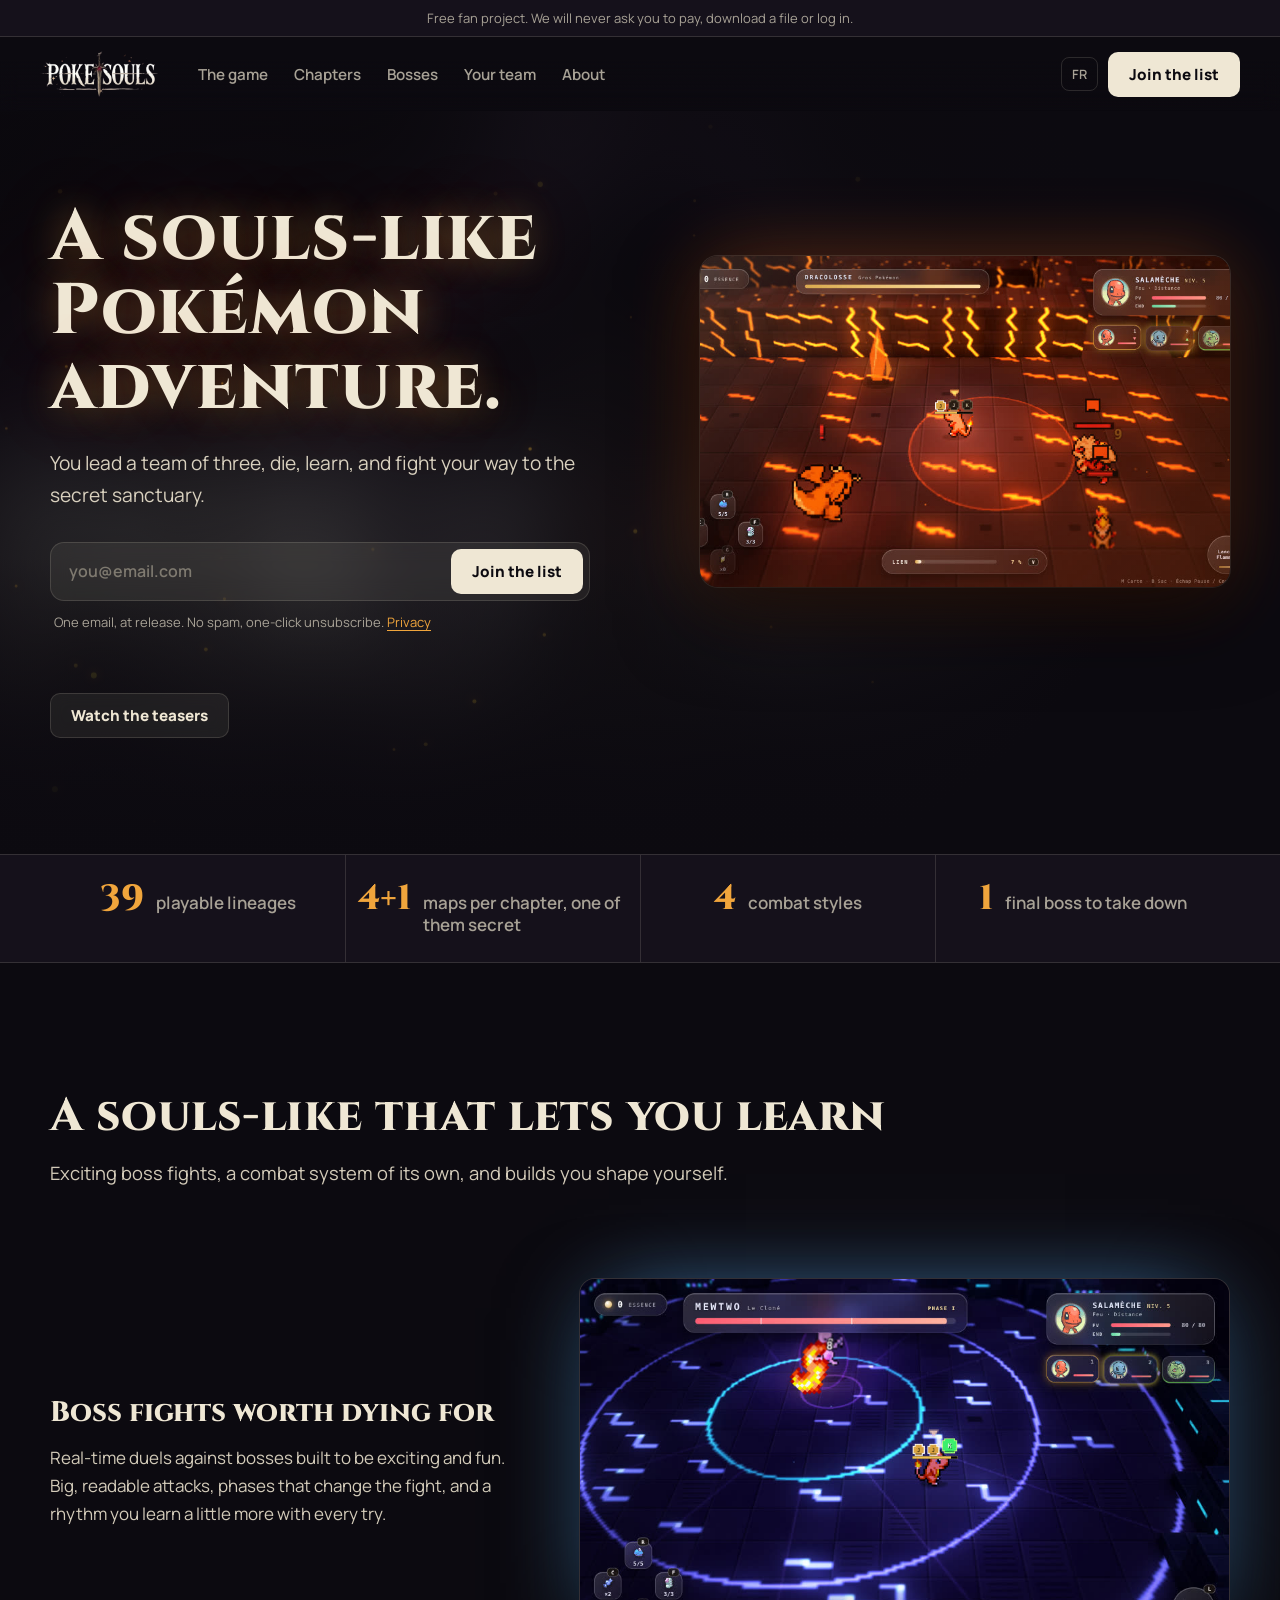
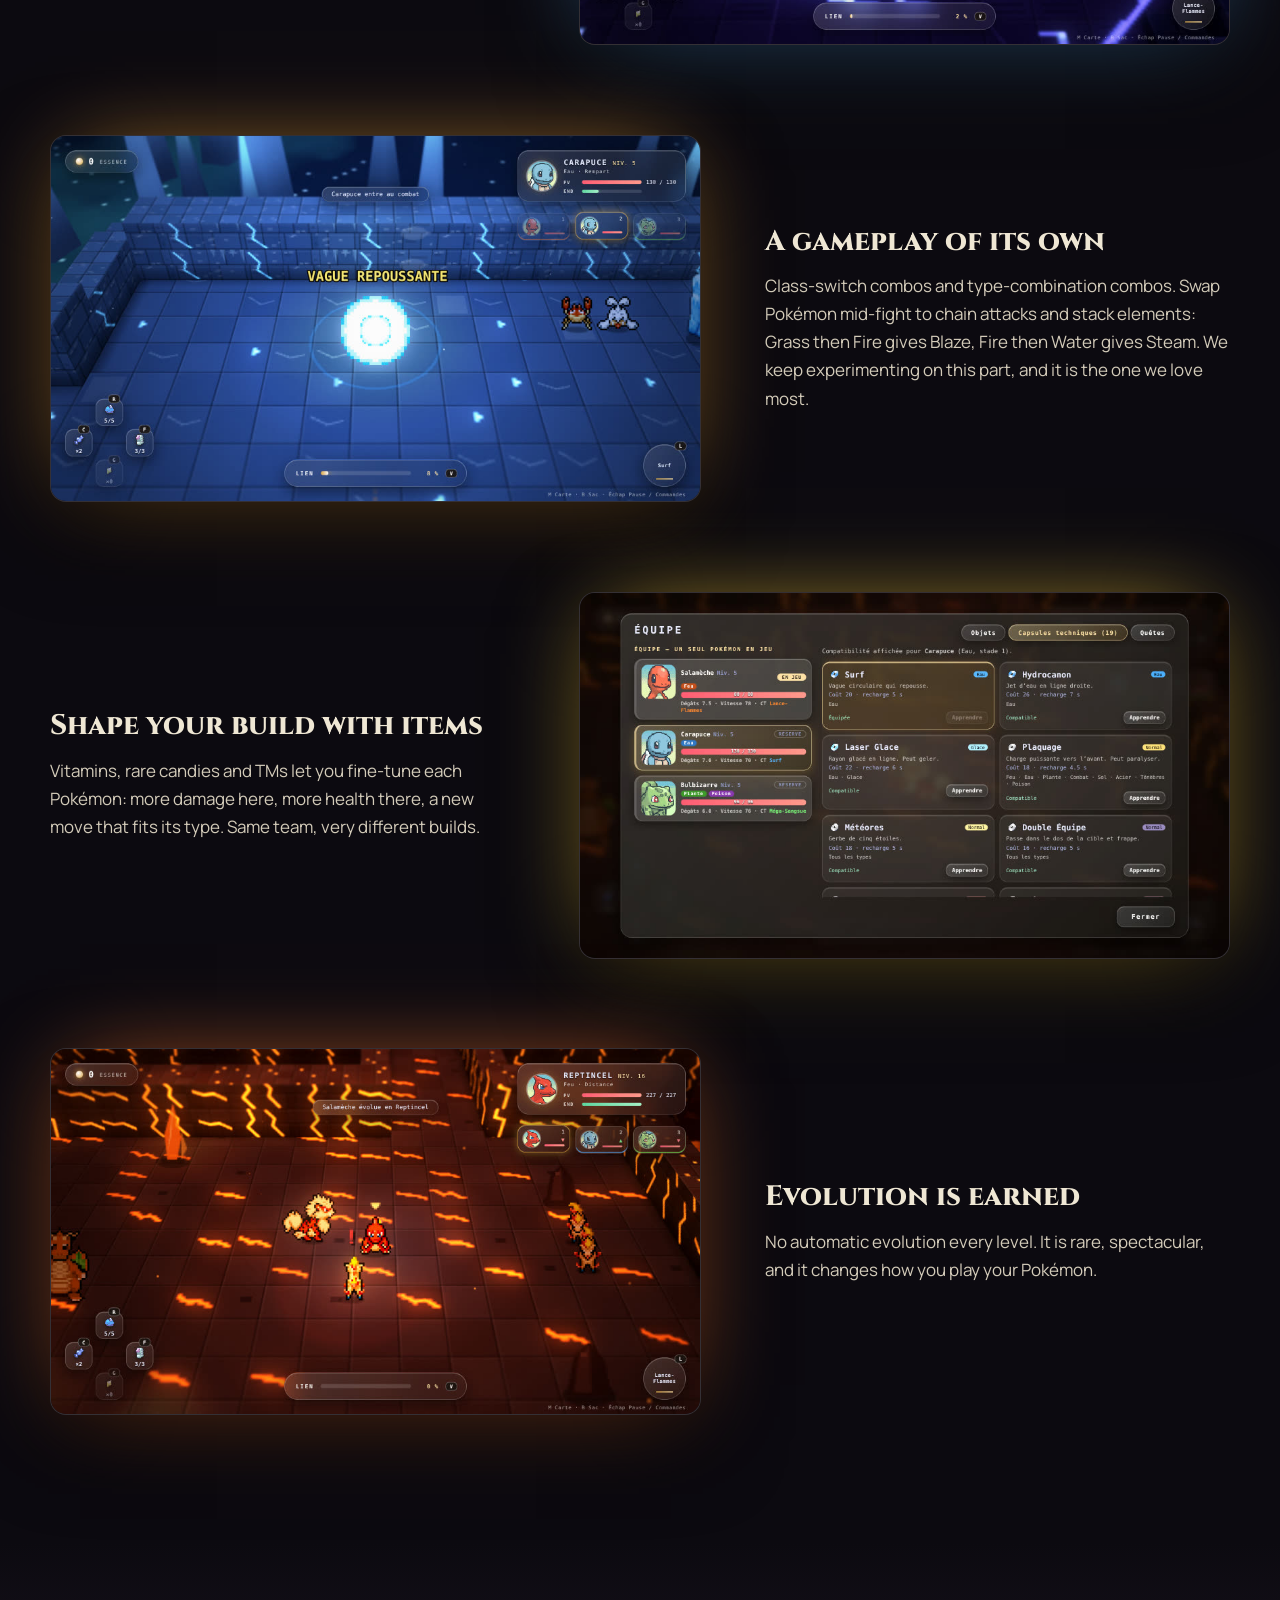
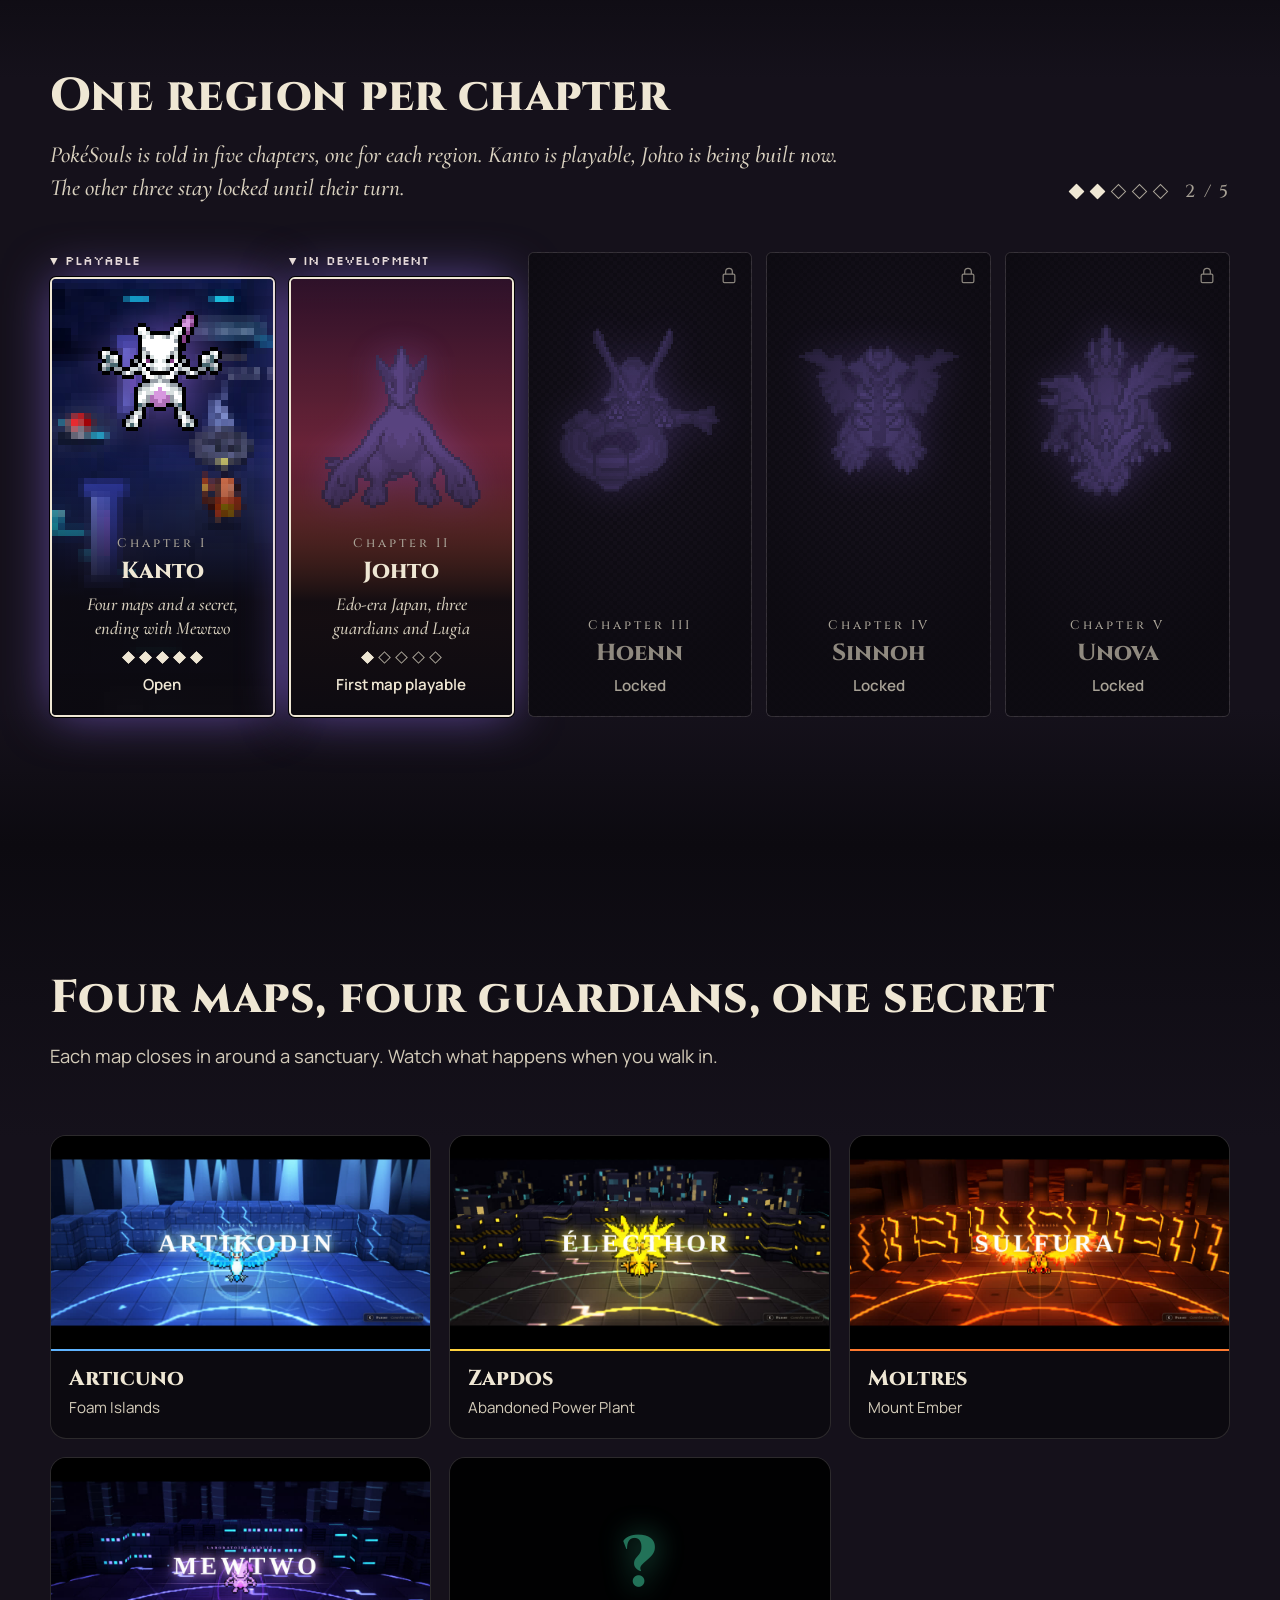
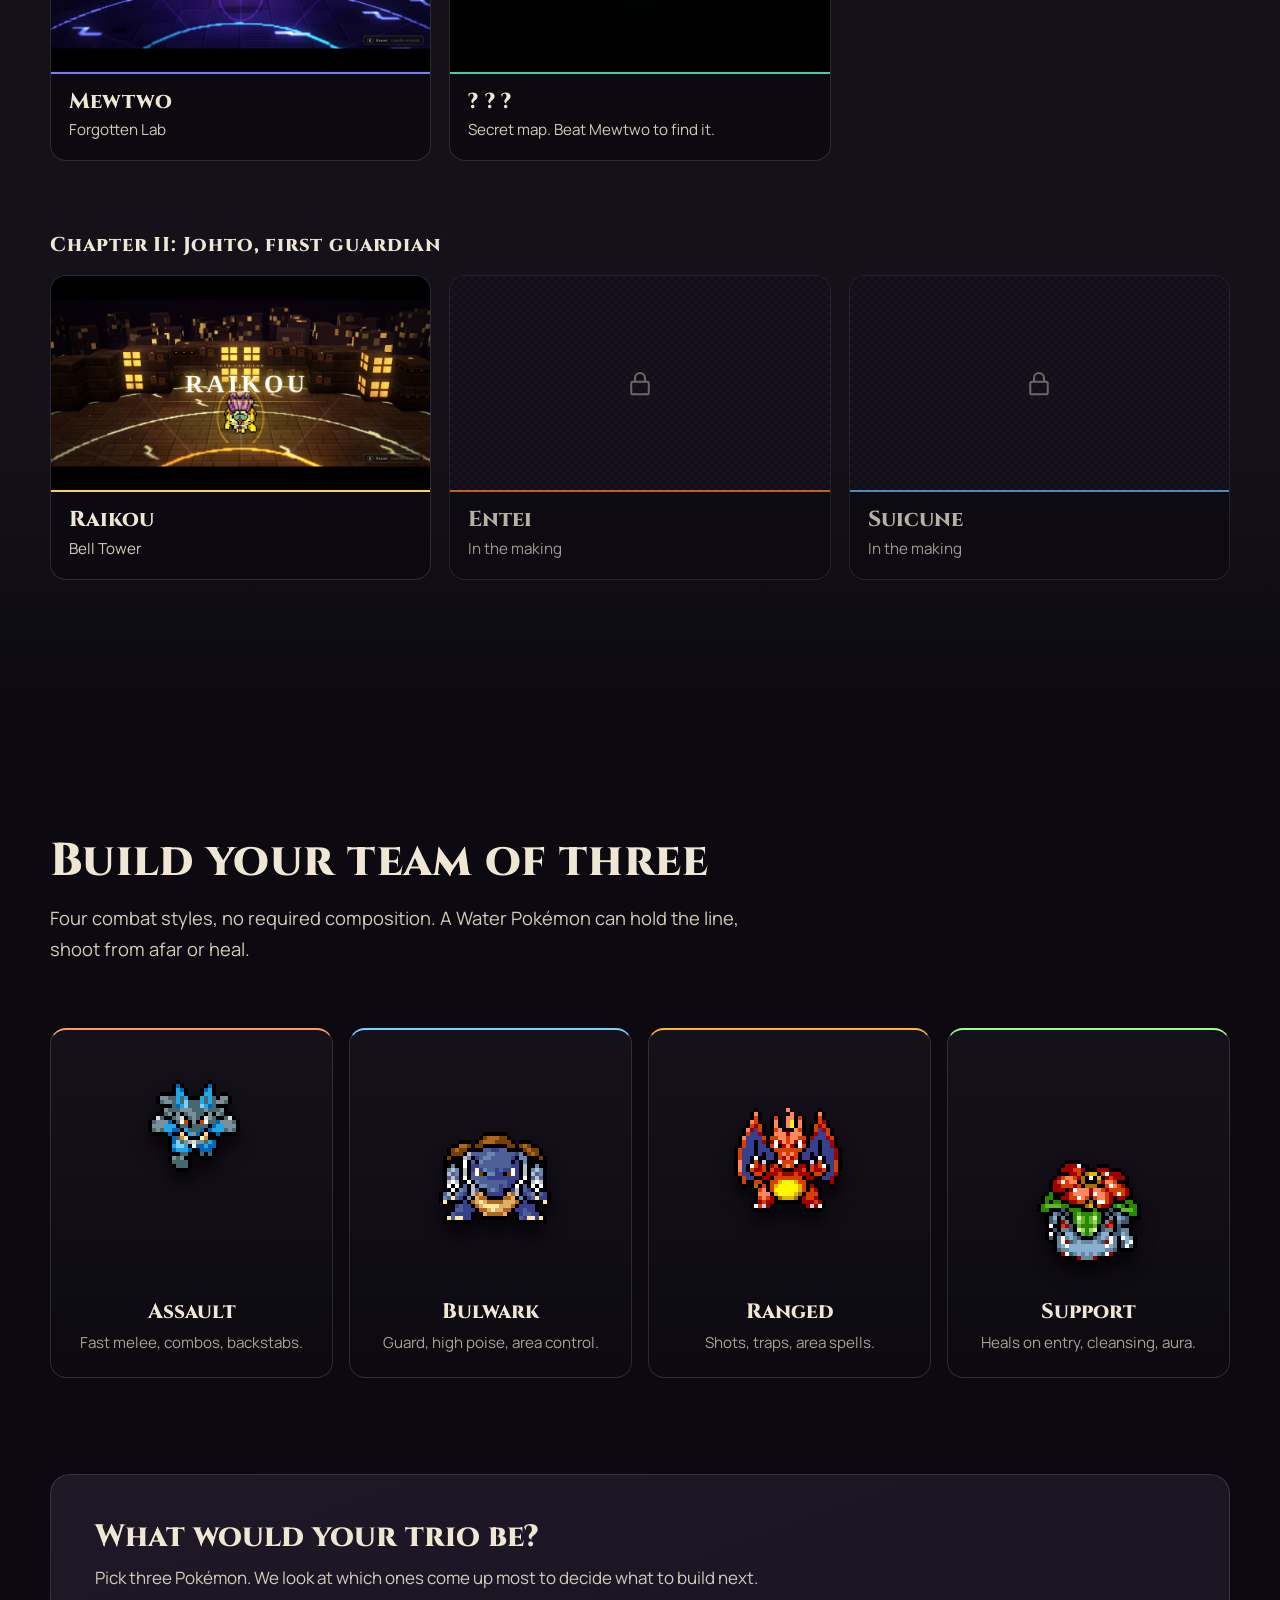
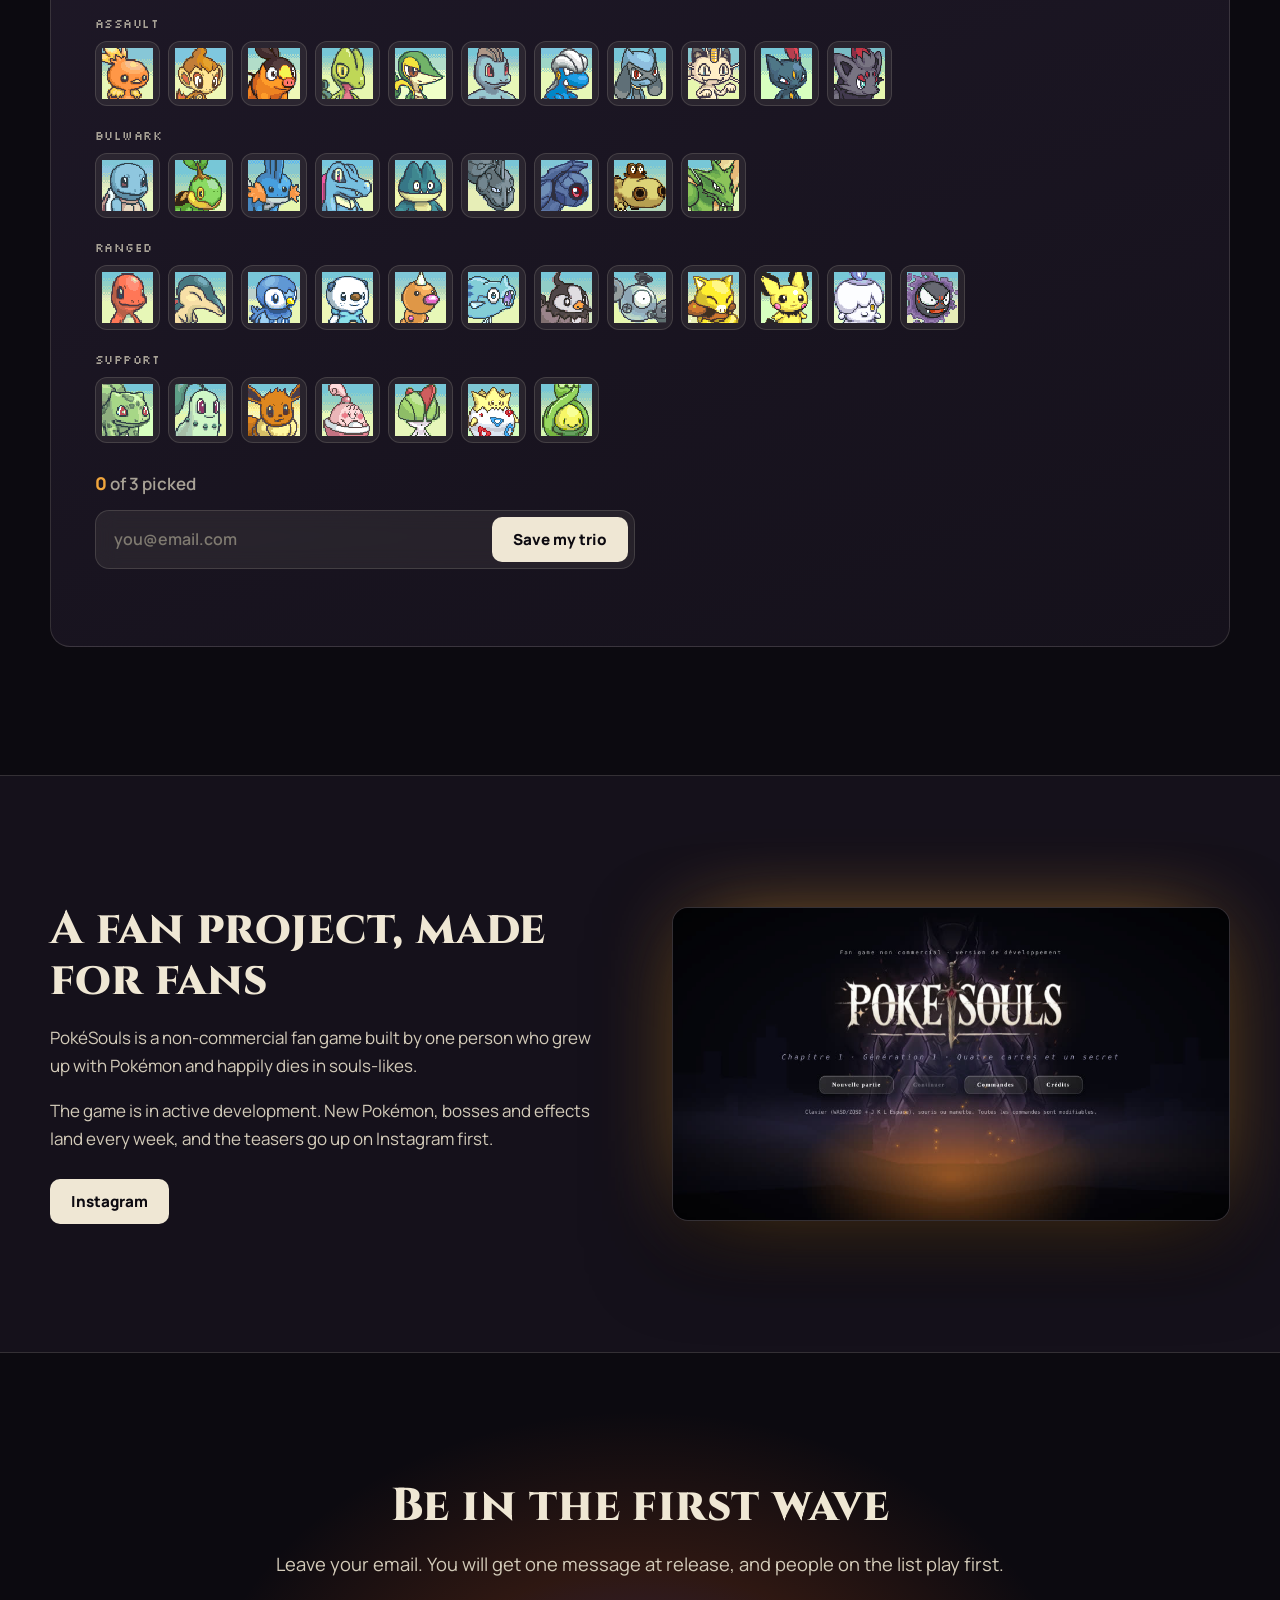
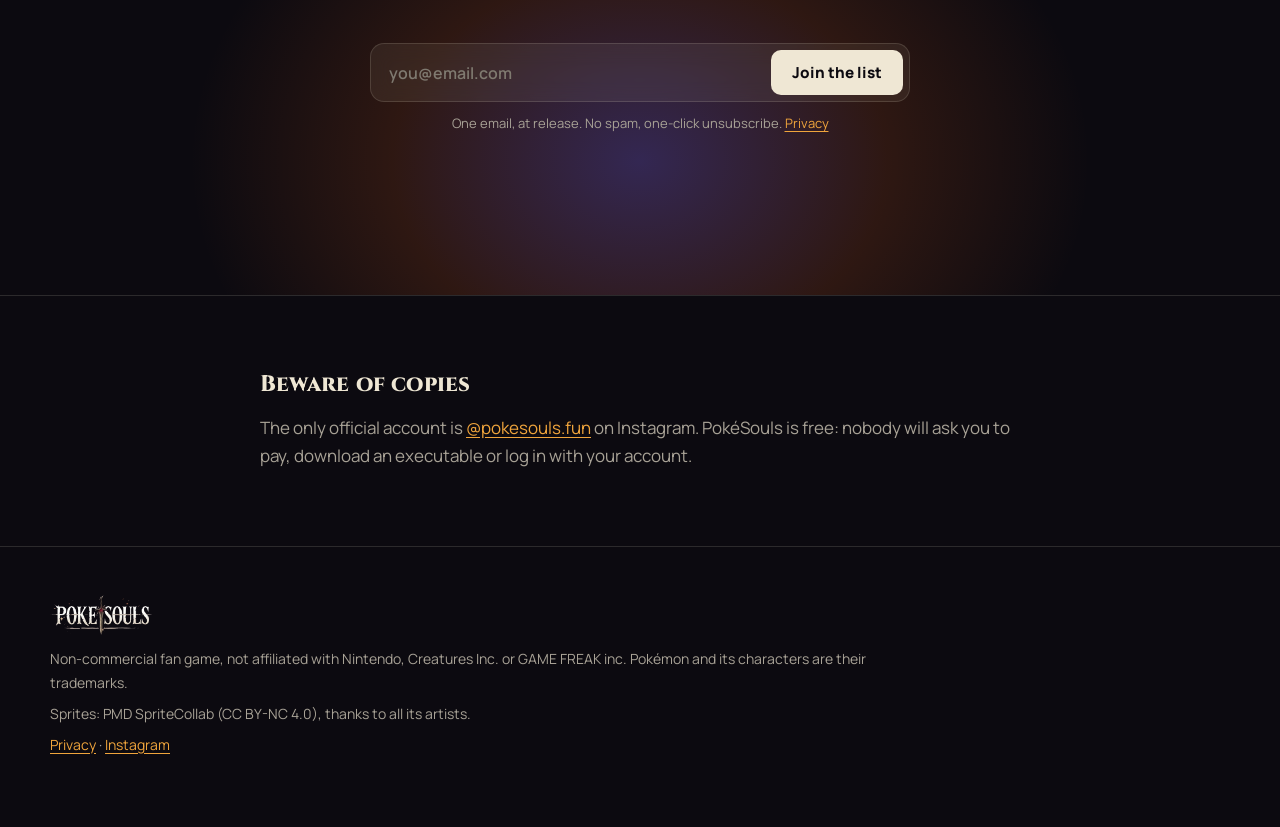
==== commit 1e4fcbdf: "Refresh gameplay clips, add Johto guardian row (Raikou) Re-captured all site clips from the current " ====
--- a/index.html
+++ b/index.html
@@ -156,8 +156,8 @@
             <p class="chap-n">Chapter II</p>
             <h3 data-i18n="chap.j">Johto</h3>
             <p class="chap-sub" data-i18n="chap.j.sub">Edo-era Japan, three guardians and Lugia</p>
-            <p class="chap-dias" aria-hidden="true"><span class="dia on"></span><span class="dia on"></span><span class="dia"></span><span class="dia"></span><span class="dia"></span></p>
-            <p class="chap-status" data-i18n="chap.j.st">Two maps playable</p>
+            <p class="chap-dias" aria-hidden="true"><span class="dia on"></span><span class="dia"></span><span class="dia"></span><span class="dia"></span><span class="dia"></span></p>
+            <p class="chap-status" data-i18n="chap.j.st">First map playable</p>
           </div>
         </div>
       </li>
@@ -180,6 +180,12 @@
       <li class="boss" style="--tint:#7a7cff"><video class="clip" data-clip src="assets/clips/boss4.mp4" poster="assets/clips/boss4.jpg" muted loop playsinline preload="none" aria-label="Intro cutscene: Mewtwo awakens"></video><div class="boss-text"><h3 data-i18n="bn.4">Mewtwo</h3><p data-i18n="boss.4">Forgotten Lab</p></div></li>
       <li class="boss secret" style="--tint:#3fd0a0"><img class="clip" src="assets/clips/boss5.jpg" alt="" aria-hidden="true" loading="lazy"><div class="boss-text"><h3 data-i18n="bn.5">???</h3><p data-i18n="boss.5">Secret map. Beat Mewtwo to find it.</p></div></li>
     </ul>
+    <h3 class="boss-sub" data-i18n="boss.jt">Chapter II: Johto, first guardian</h3>
+    <ul class="boss-grid boss-grid-j">
+      <li class="boss" style="--tint:#ffce60"><video class="clip" data-clip src="assets/clips/boss6.mp4" poster="assets/clips/boss6.jpg" muted loop playsinline preload="none" aria-label="Intro cutscene: Raikou awakens in the Bell Tower"></video><div class="boss-text"><h3>Raikou</h3><p data-i18n="boss.6">Bell Tower</p></div></li>
+      <li class="boss soon" style="--tint:#ff7a30"><div class="soon-box"><svg viewBox="0 0 24 24" aria-hidden="true"><rect x="5" y="11" width="14" height="10" rx="1.5"/><path d="M8 11V8a4 4 0 0 1 8 0v3"/></svg></div><div class="boss-text"><h3>Entei</h3><p data-i18n="boss.soon">In the making</p></div></li>
+      <li class="boss soon" style="--tint:#5fb4ff"><div class="soon-box"><svg viewBox="0 0 24 24" aria-hidden="true"><rect x="5" y="11" width="14" height="10" rx="1.5"/><path d="M8 11V8a4 4 0 0 1 8 0v3"/></svg></div><div class="boss-text"><h3>Suicune</h3><p data-i18n="boss.soon">In the making</p></div></li>
+    </ul>
   </div>
 </section>
 
--- a/css/style.css
+++ b/css/style.css
@@ -151,6 +151,11 @@
 .boss-text{padding:16px 18px 18px;border-top:2px solid var(--tint)}
 .boss h3{font:800 1.35rem/1.15 var(--display);margin:0}
 .boss p{margin:3px 0 0;color:#d3cbb9;font-size:.95rem}
+.boss-sub{font:800 1.25rem/1.2 var(--display);letter-spacing:.04em;margin:clamp(40px,6vw,72px) 0 18px;color:var(--bone)}
+.boss.soon{opacity:.75}
+.boss.soon:hover{transform:none;box-shadow:none;border-color:var(--line)}
+.soon-box{aspect-ratio:16/9;display:grid;place-items:center;background:repeating-conic-gradient(#191420 0 25%,#110e17 0 50%) 0 0/8px 8px}
+.soon-box svg{width:30px;height:30px;fill:none;stroke:var(--fog);stroke-width:1.6;opacity:.8}
 
 /* gabarits */
 .gabs{list-style:none;margin:0 0 clamp(56px,8vw,96px);padding:0;display:grid;grid-template-columns:repeat(4,1fr);gap:16px}
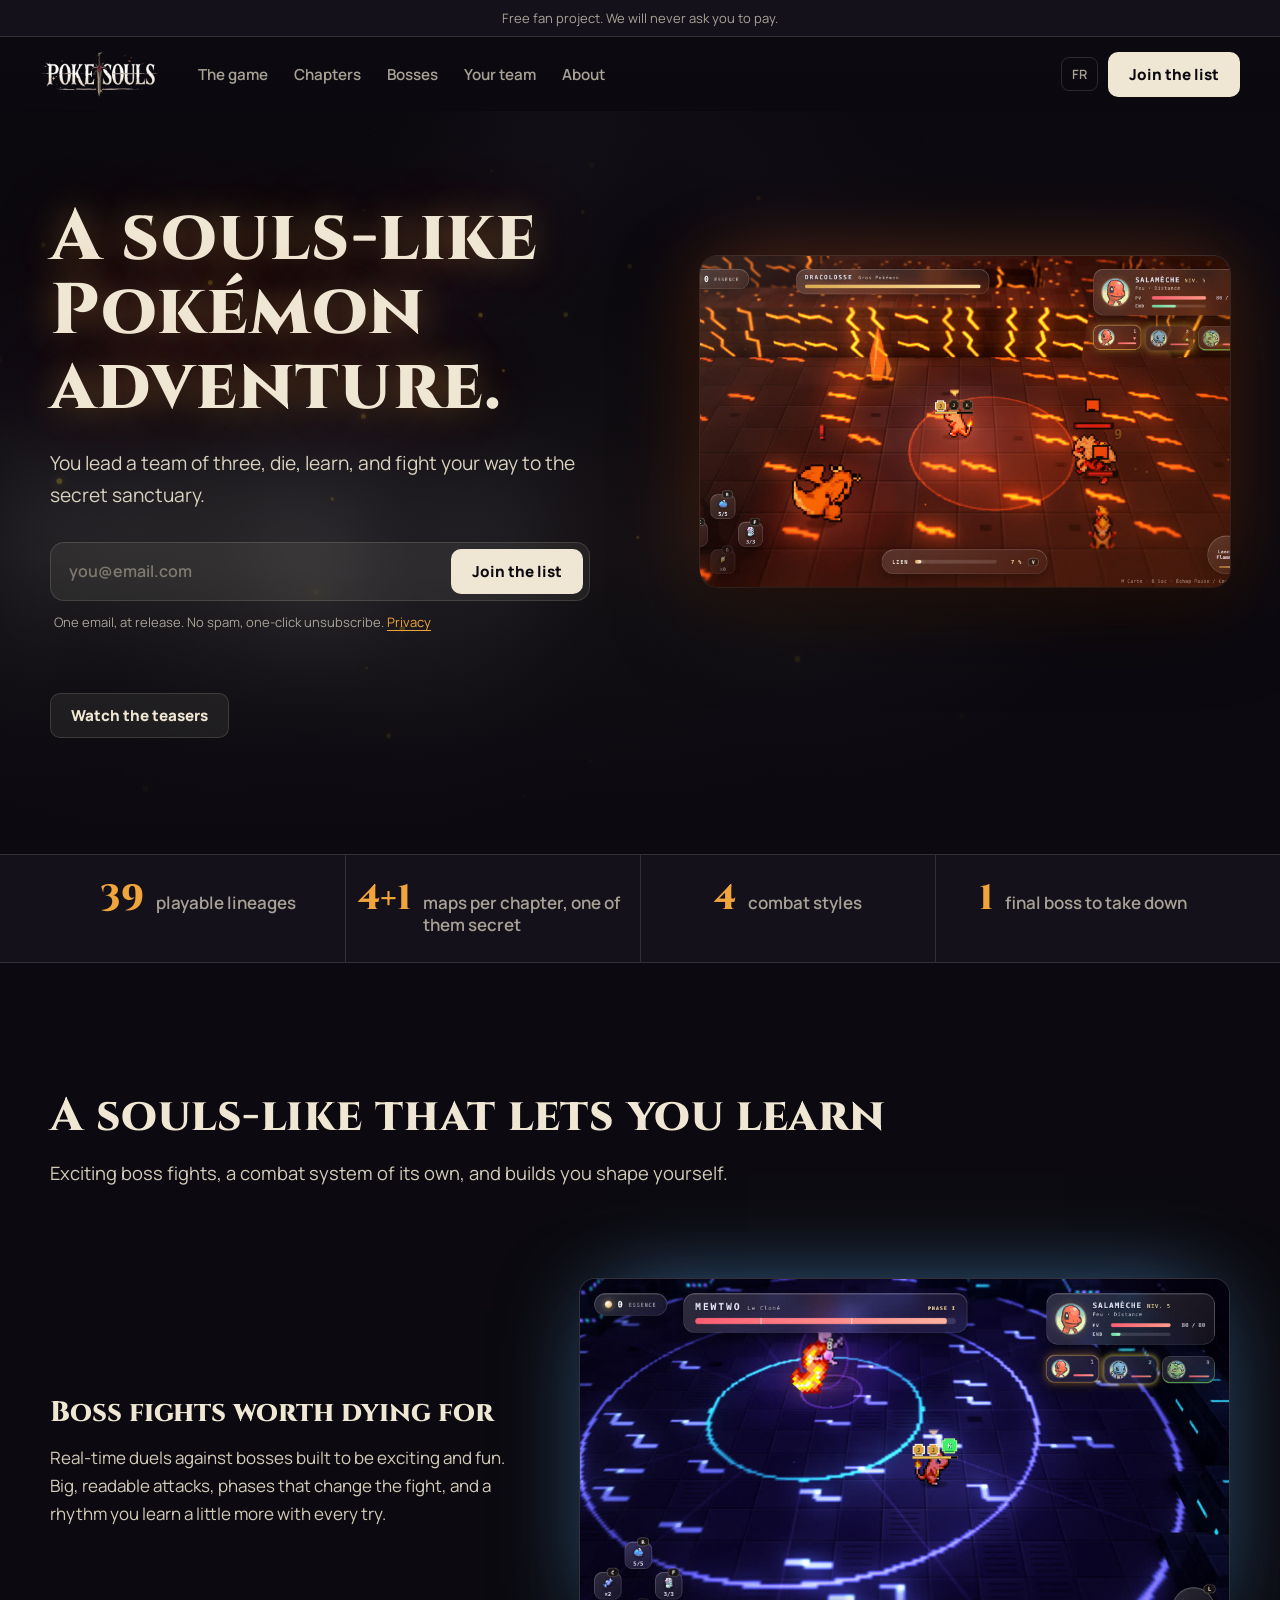
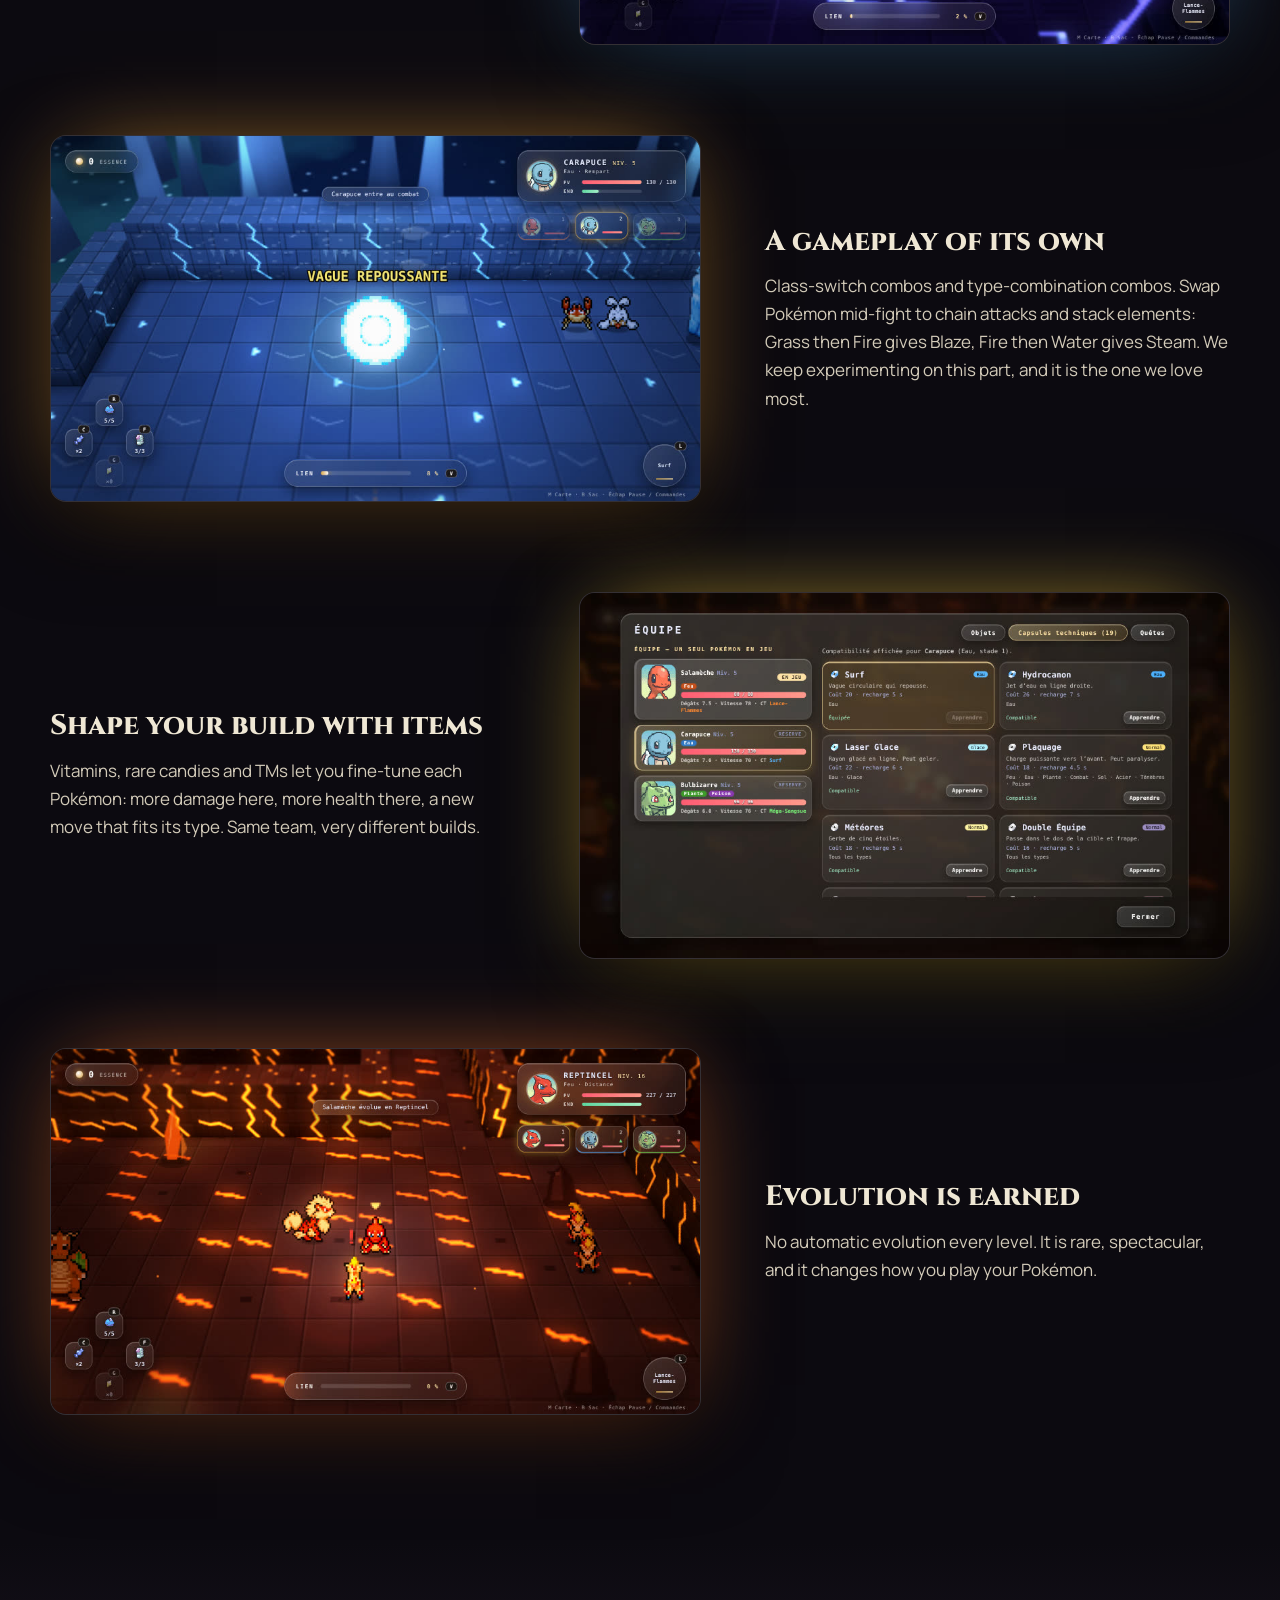
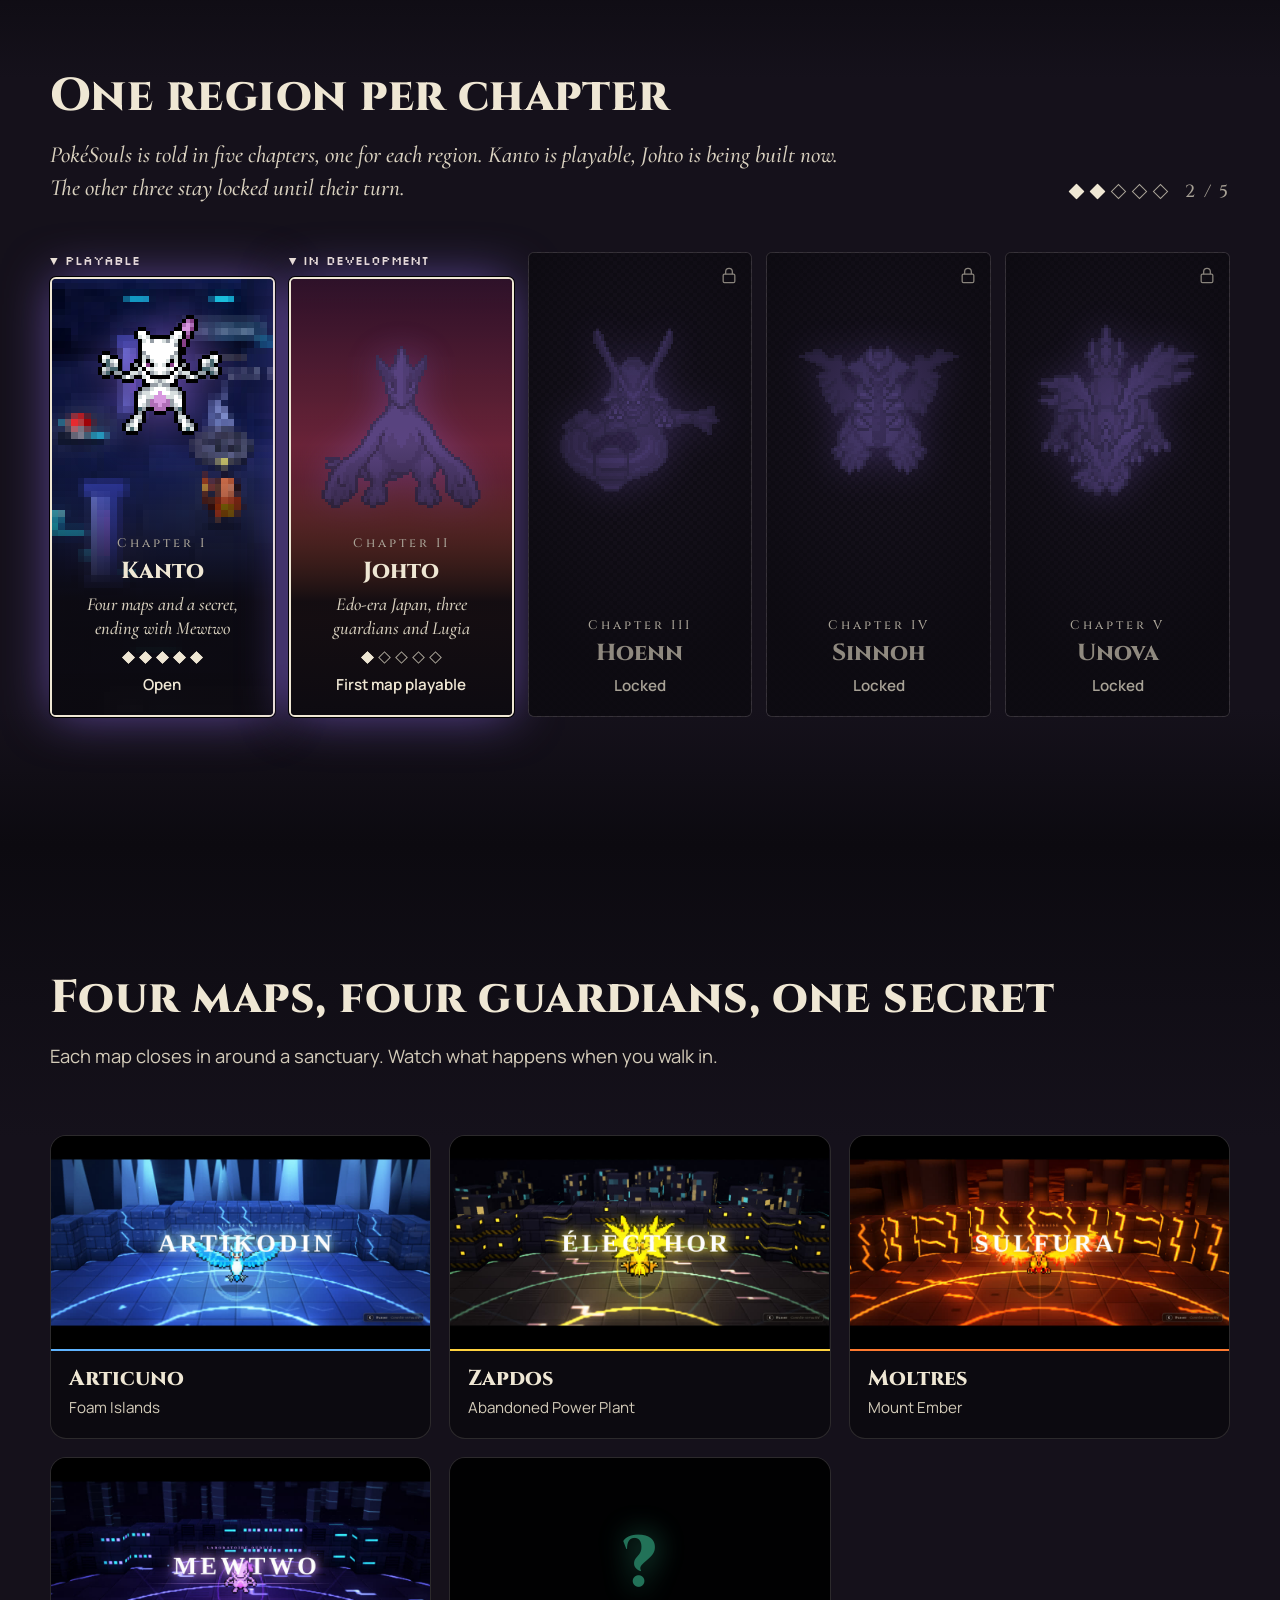
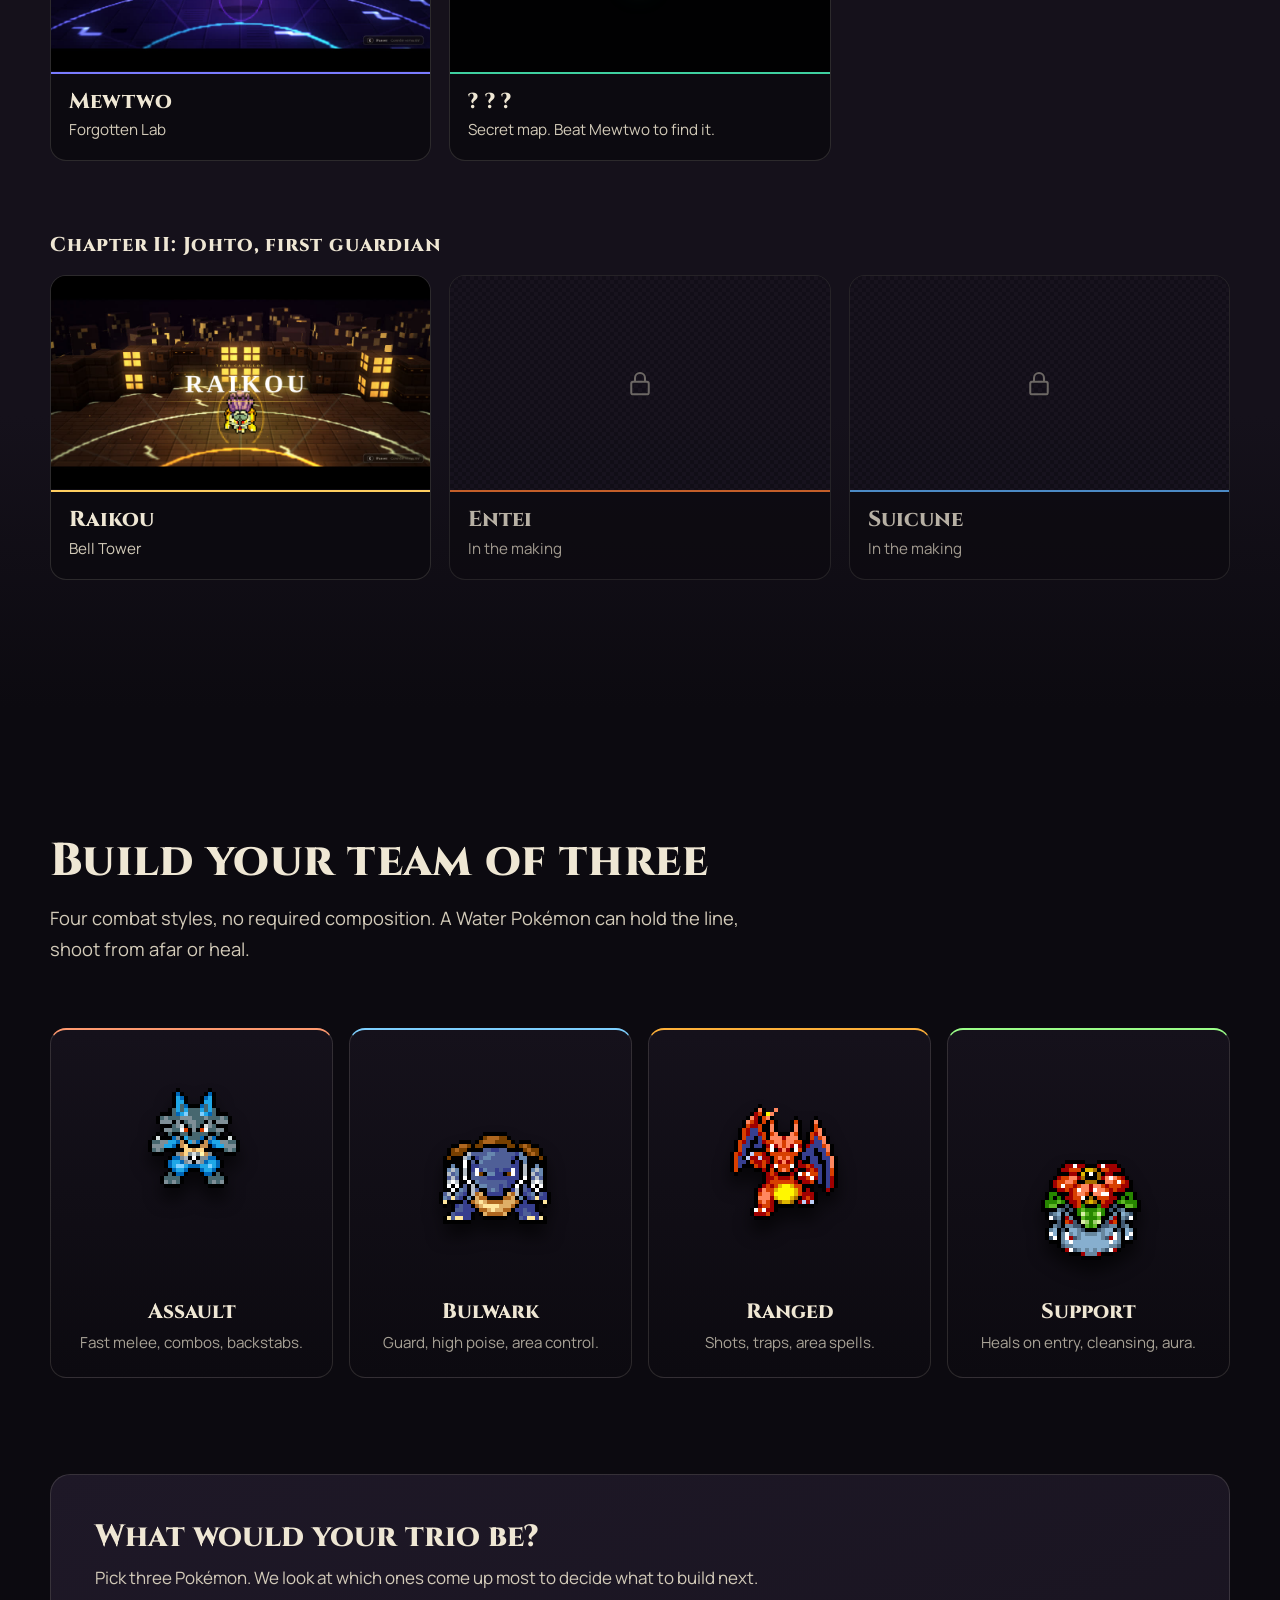
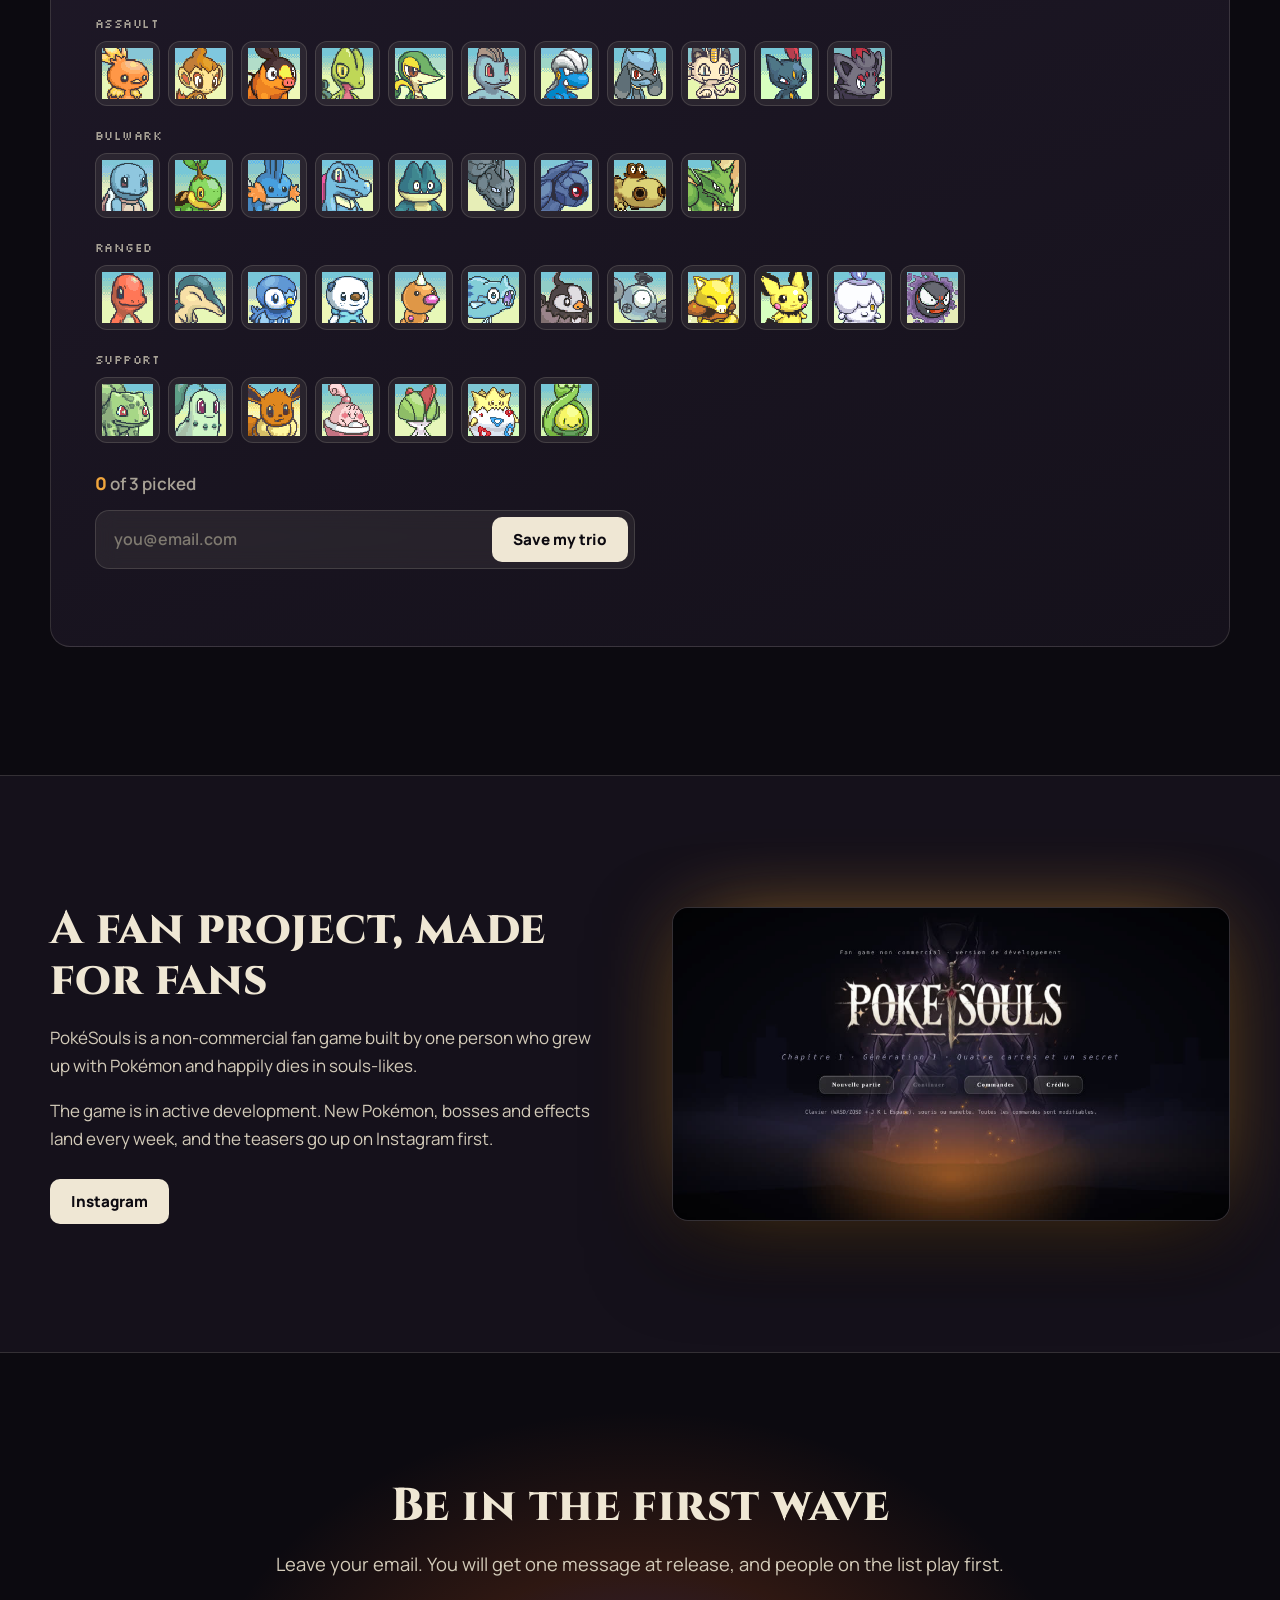
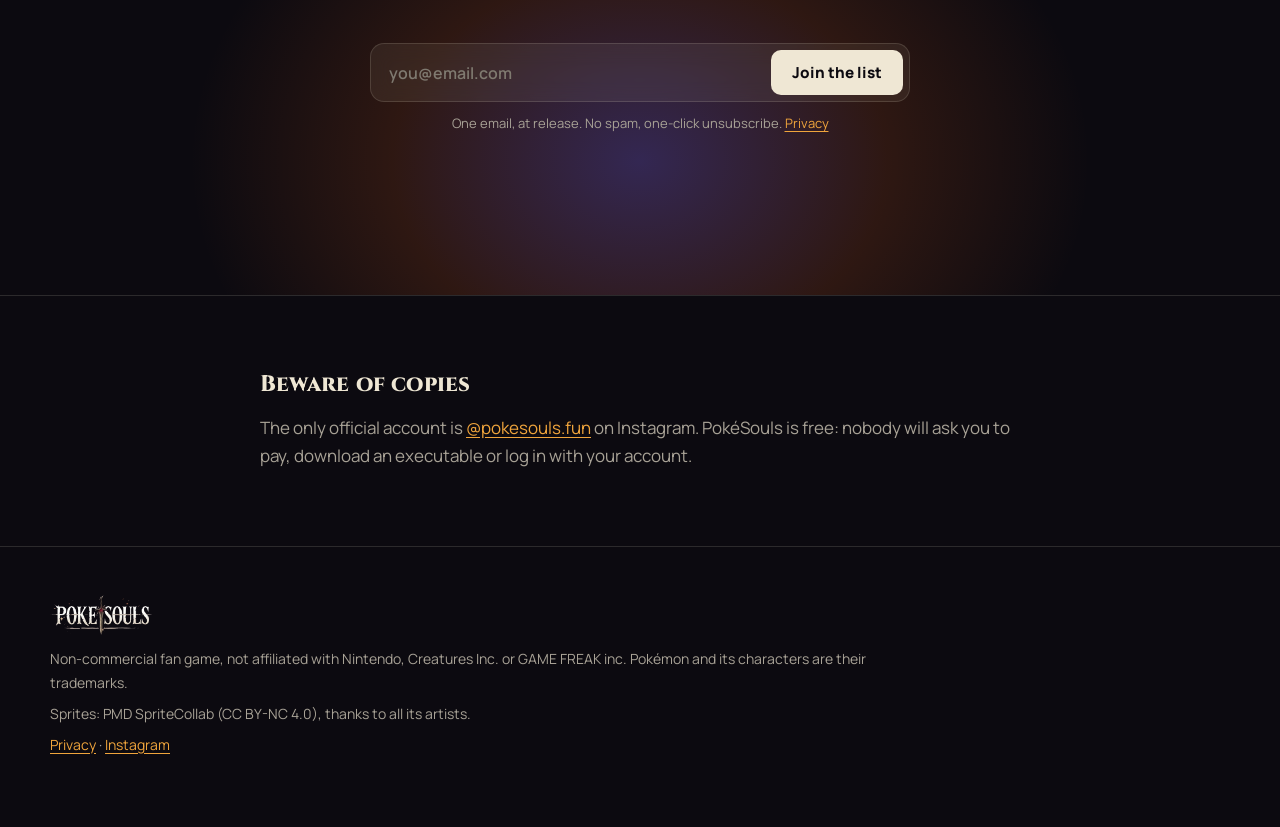
==== commit c4f58e20: "Simplify top notice: only mention never paying Co-Authored-By: Claude Sonnet 5.5 <noreply@anthropic." ====
--- a/index.html
+++ b/index.html
@@ -20,7 +20,7 @@
 <body id="top">
 <a class="skip" href="#join" data-i18n="skip">Skip to sign-up</a>
 
-<p class="notice" data-i18n="notice">Free fan project. We will never ask you to pay, download a file or log in.</p>
+<p class="notice" data-i18n="notice">Free fan project. We will never ask you to pay.</p>
 
 <header class="nav">
   <a class="brand" href="#top" aria-label="PokéSouls"><img src="assets/img/wordmark.webp" alt="PokéSouls" width="700" height="274"></a>
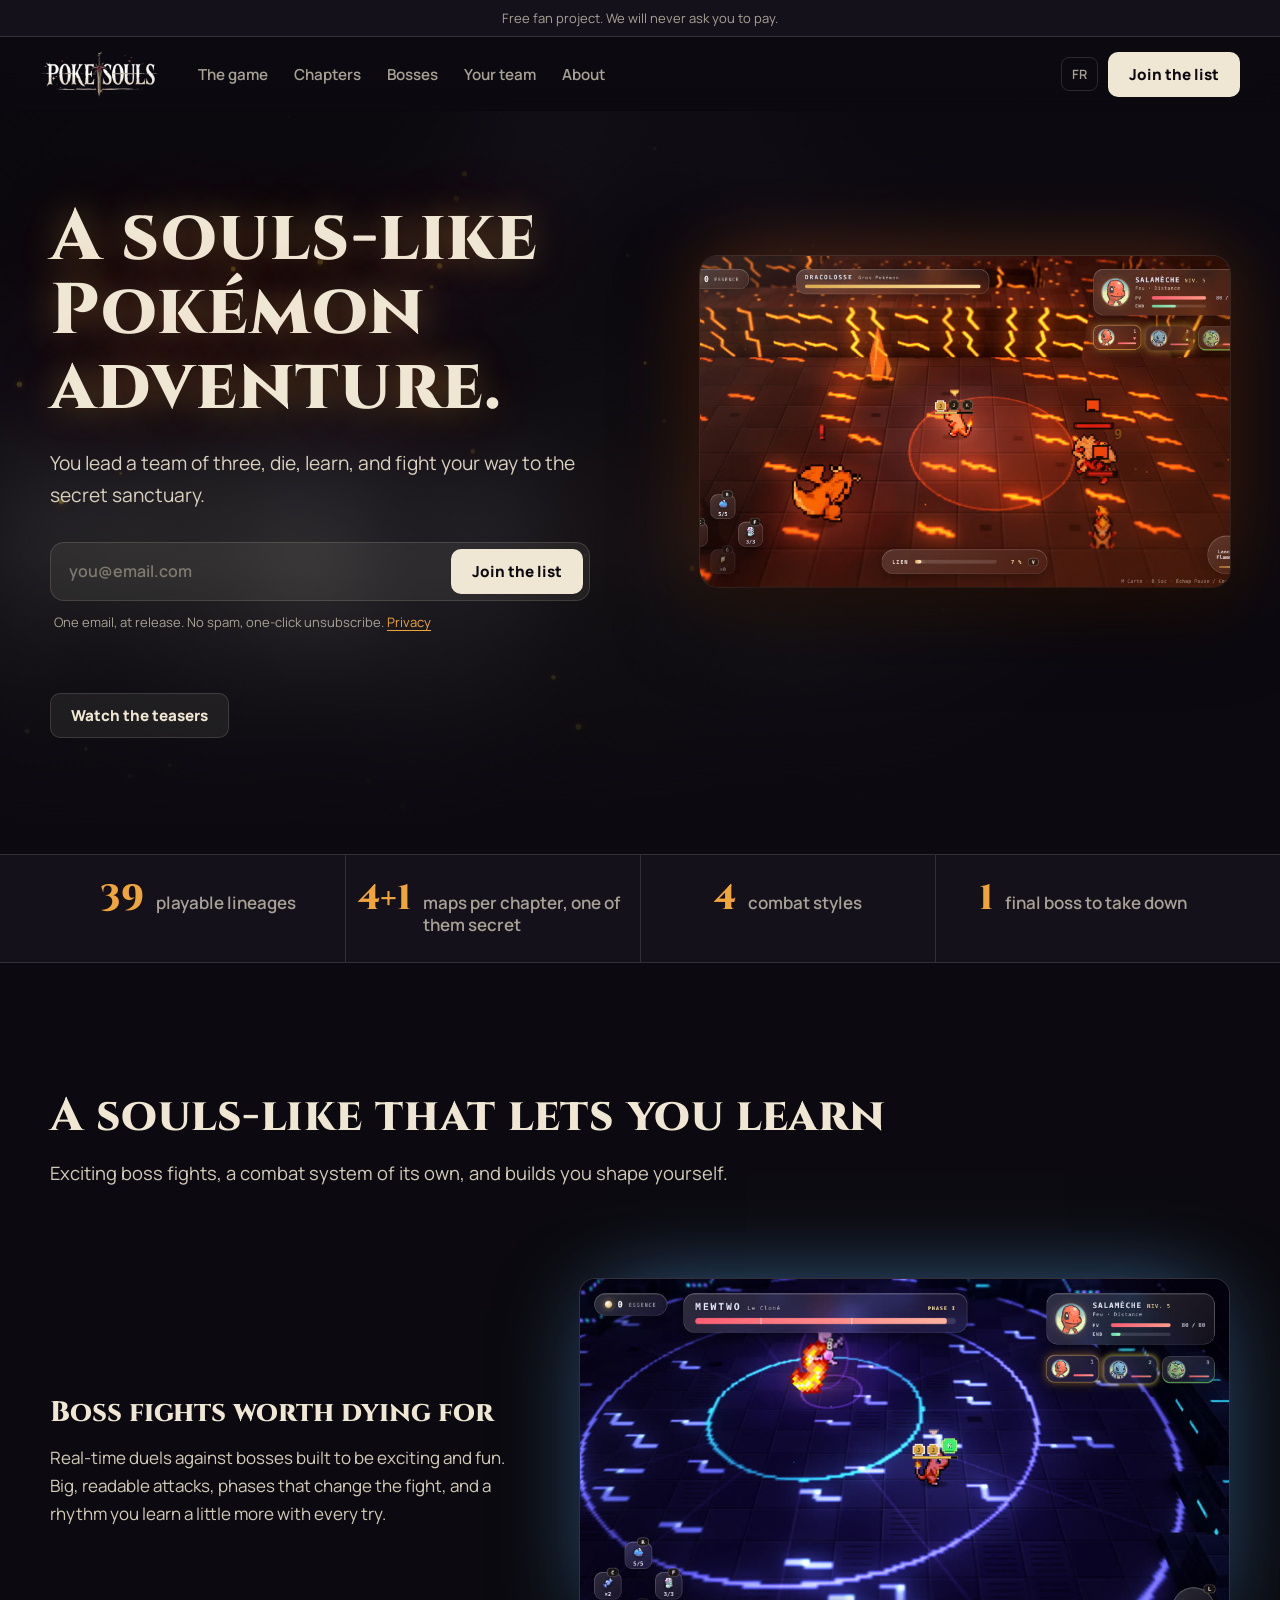
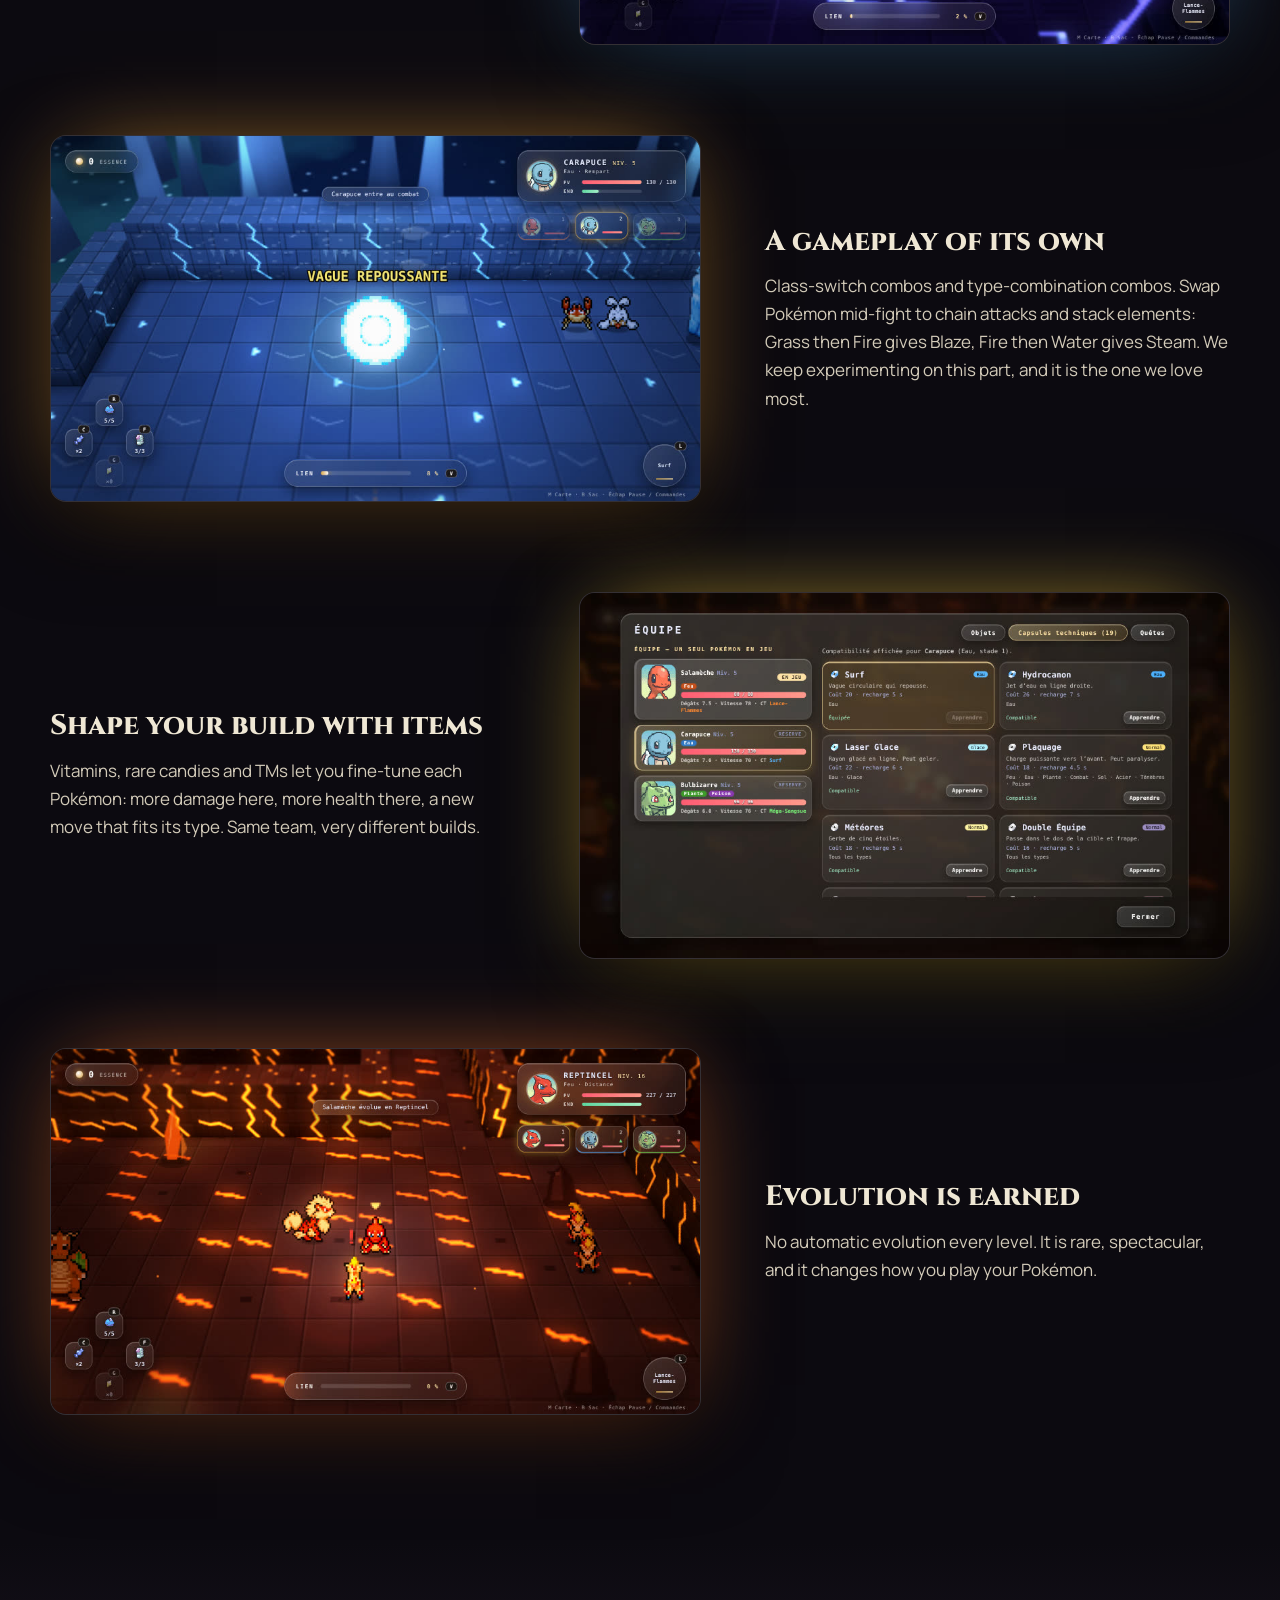
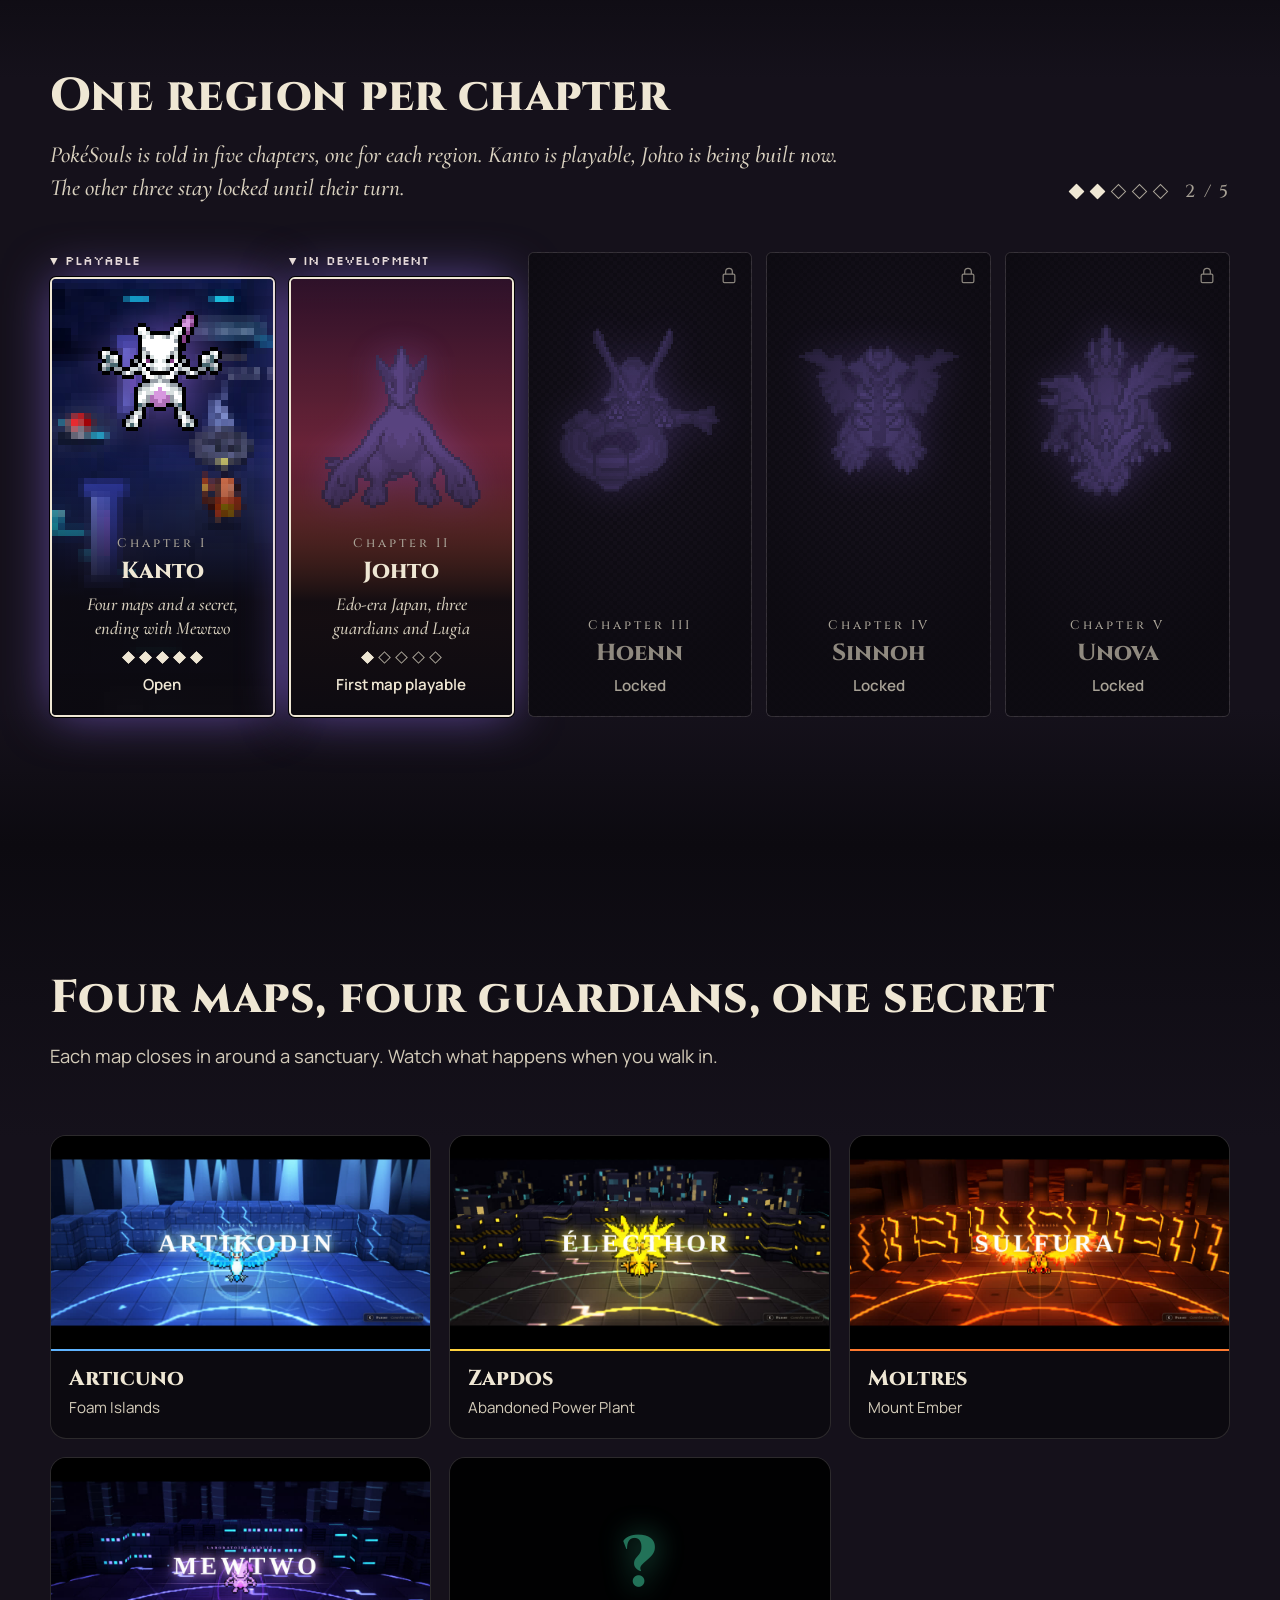
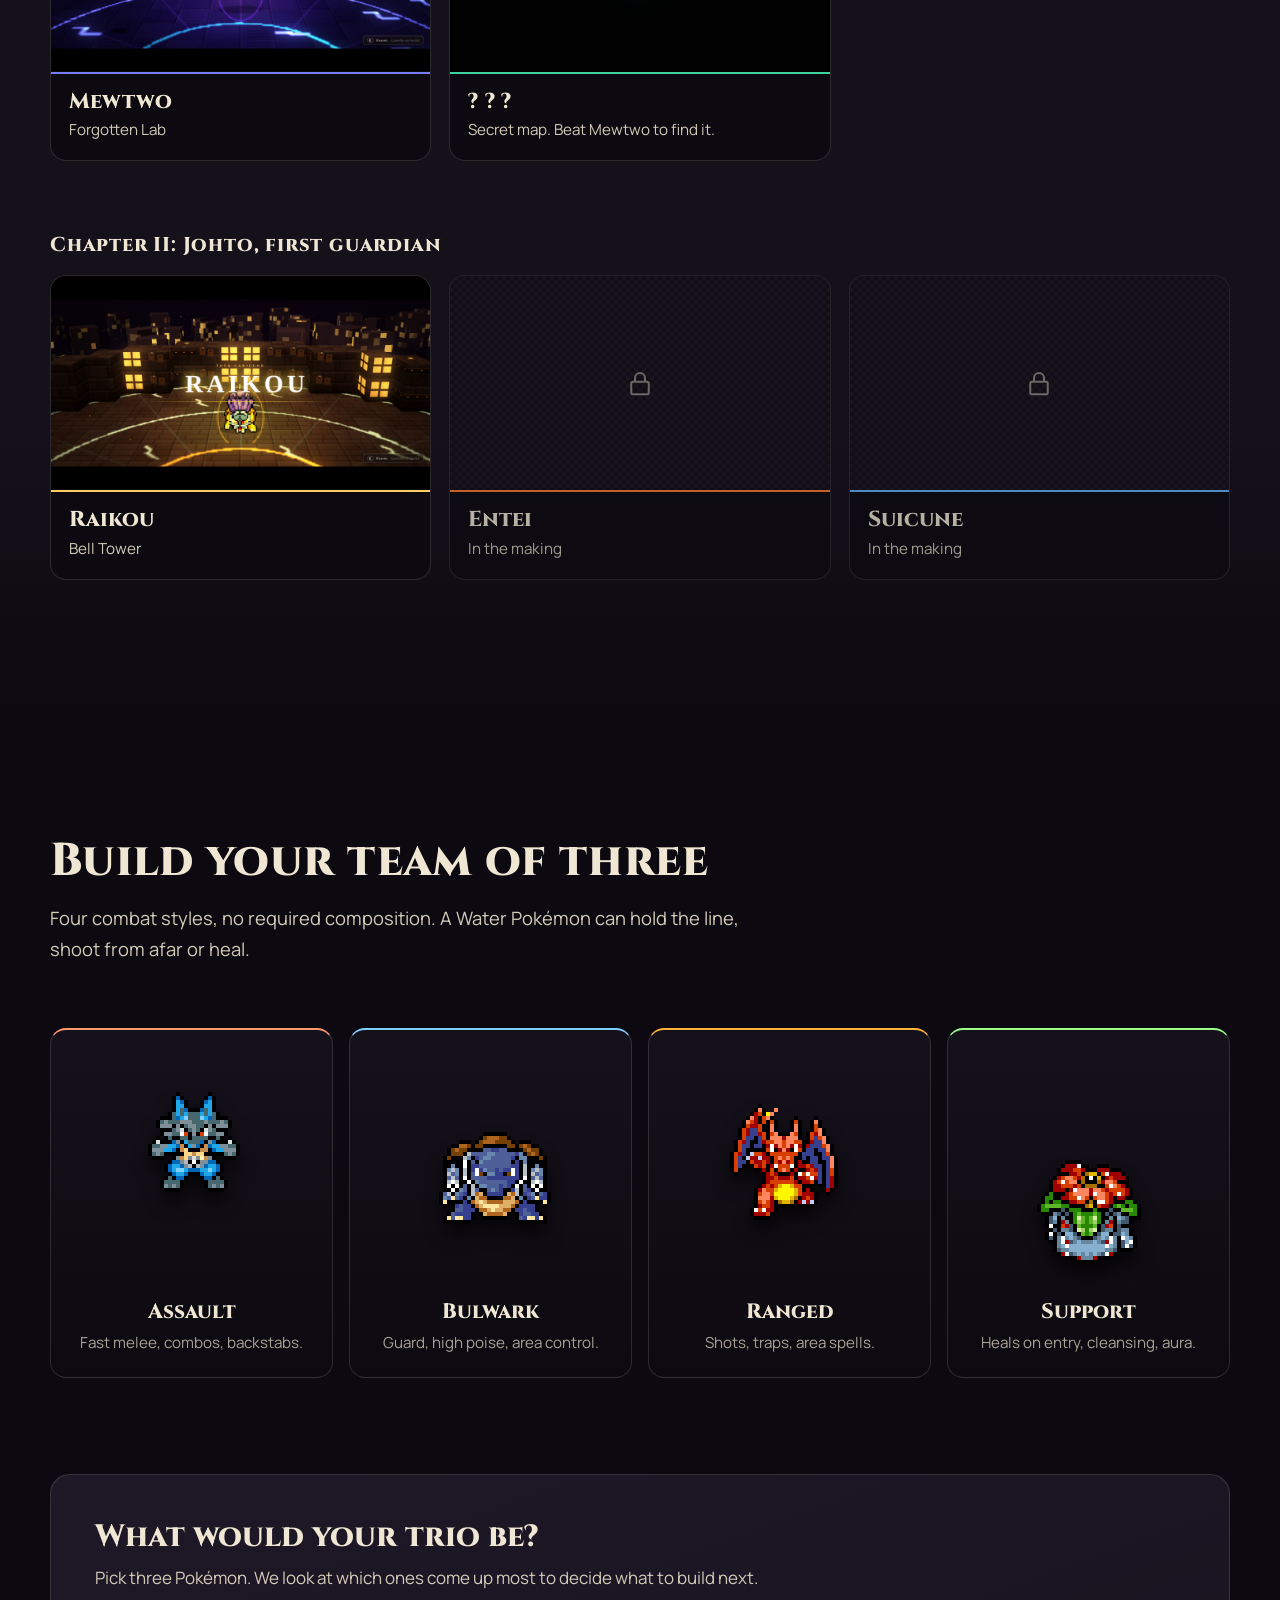
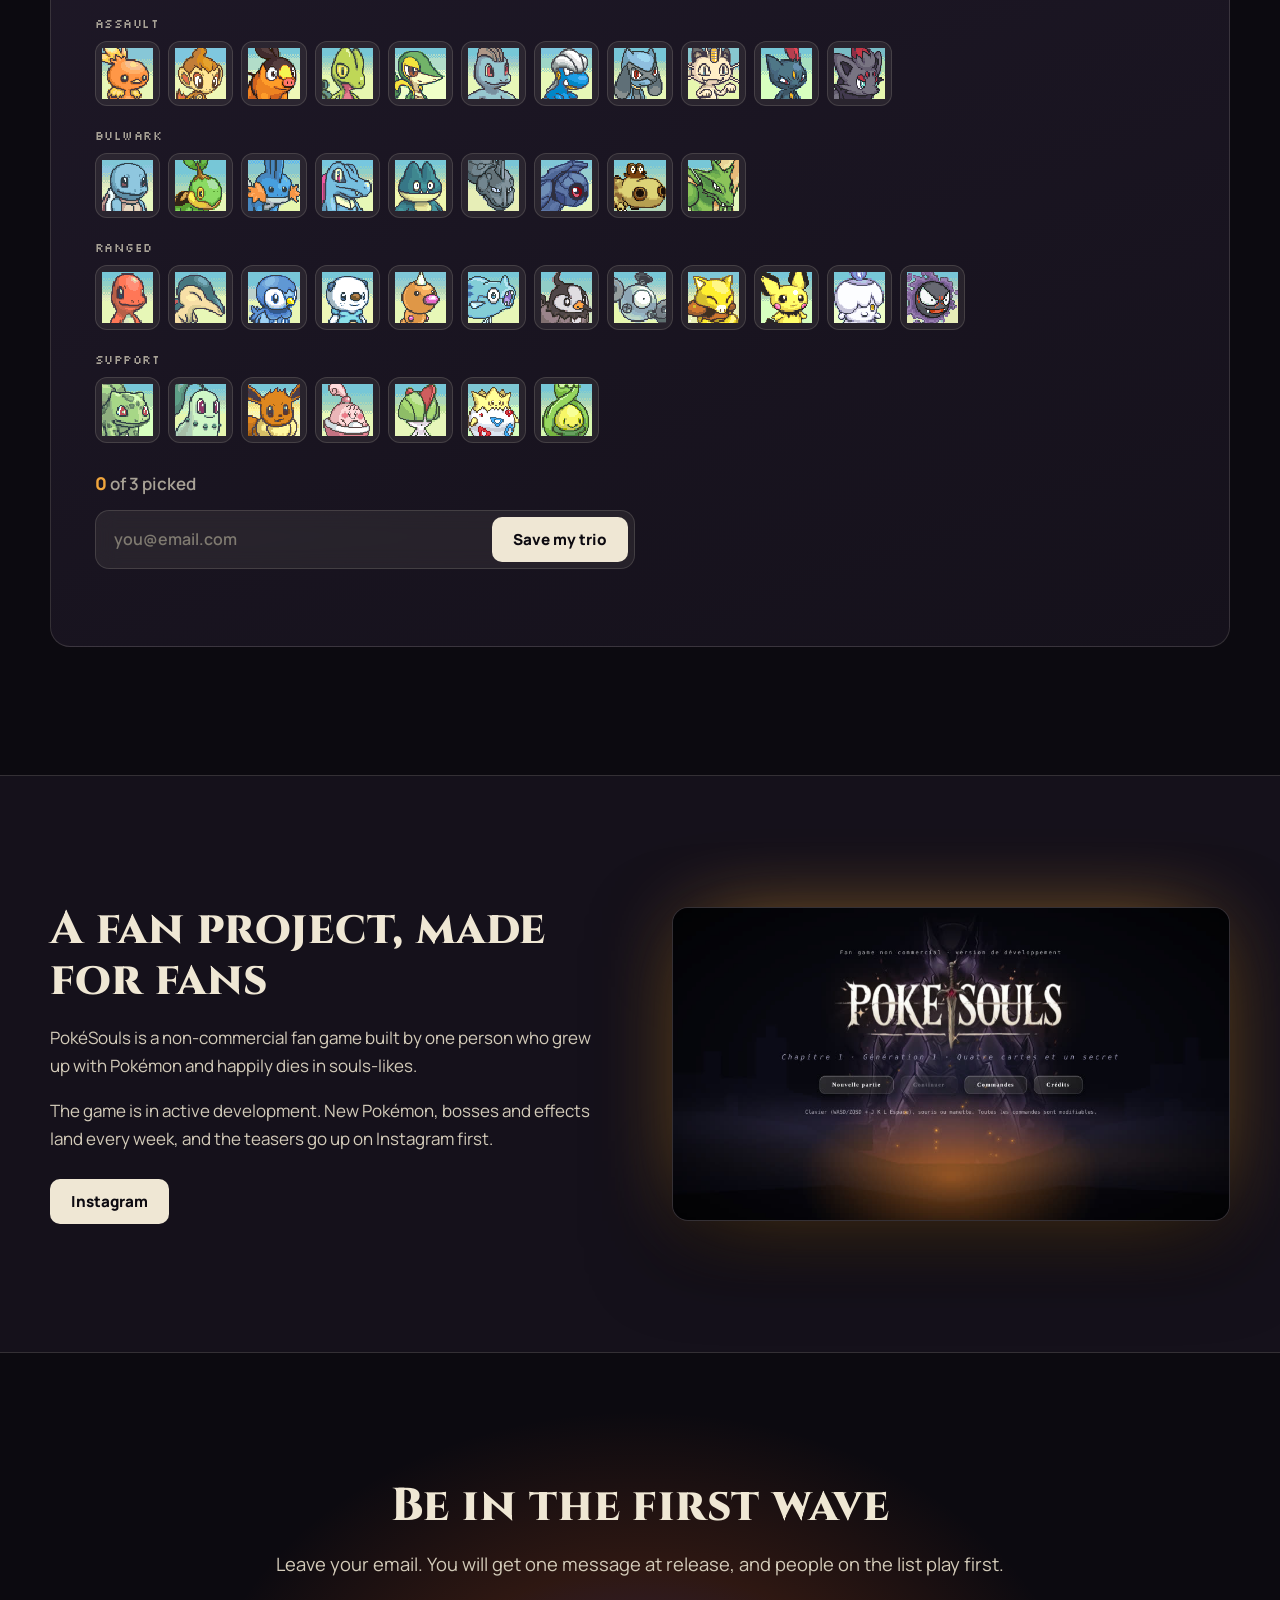
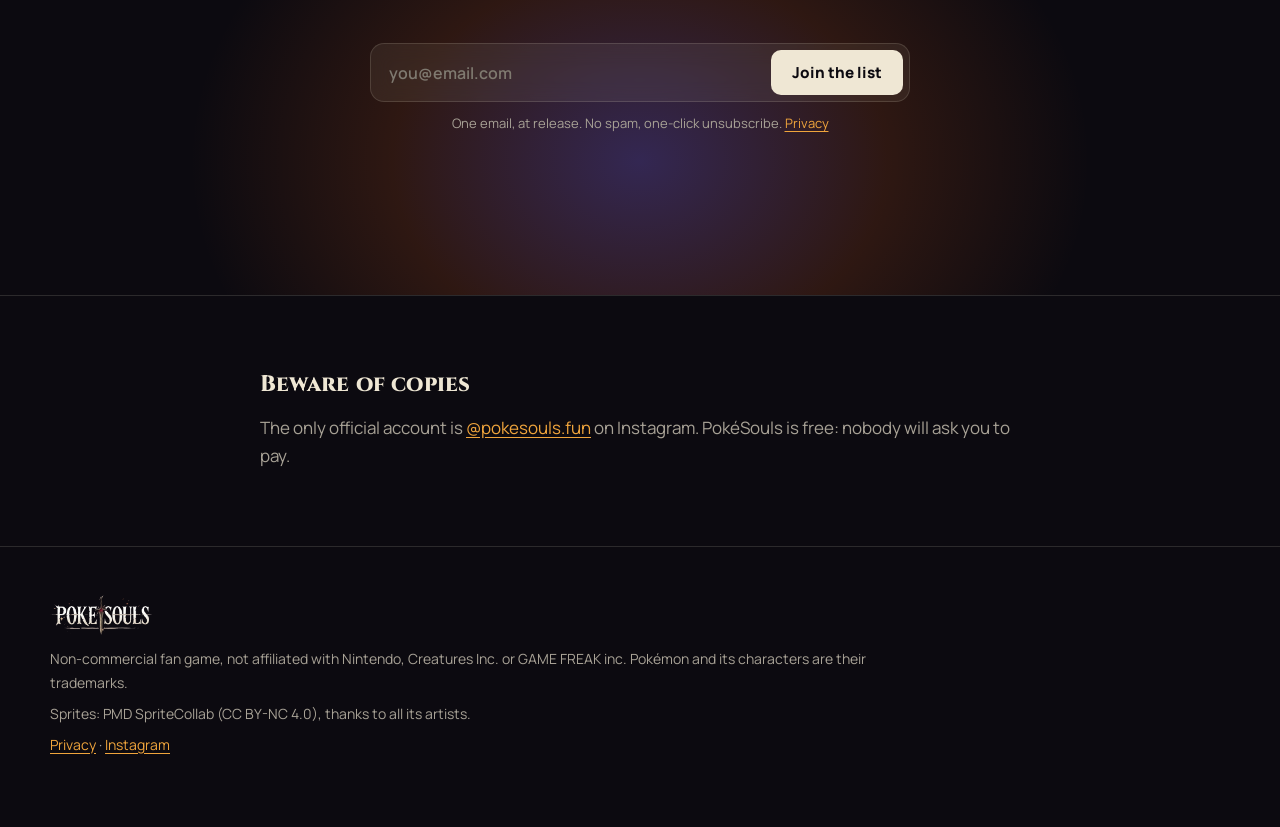
==== commit 0a599874: "Simplify scam section: only mention never paying Co-Authored-By: Claude Sonnet 5.5 <noreply@anthropi" ====
--- a/index.html
+++ b/index.html
@@ -259,7 +259,7 @@
 <section class="sec scam">
   <div class="wrap narrow">
     <h2 data-i18n="scam.title">Beware of copies</h2>
-    <p data-i18n-html="scam.p">The only official account is <a href="https://www.instagram.com/pokesouls.fun/" target="_blank" rel="noopener">@pokesouls.fun</a> on Instagram. PokéSouls is free: nobody will ask you to pay, download an executable or log in with your account.</p>
+    <p data-i18n-html="scam.p">The only official account is <a href="https://www.instagram.com/pokesouls.fun/" target="_blank" rel="noopener">@pokesouls.fun</a> on Instagram. PokéSouls is free: nobody will ask you to pay.</p>
   </div>
 </section>
 </main>
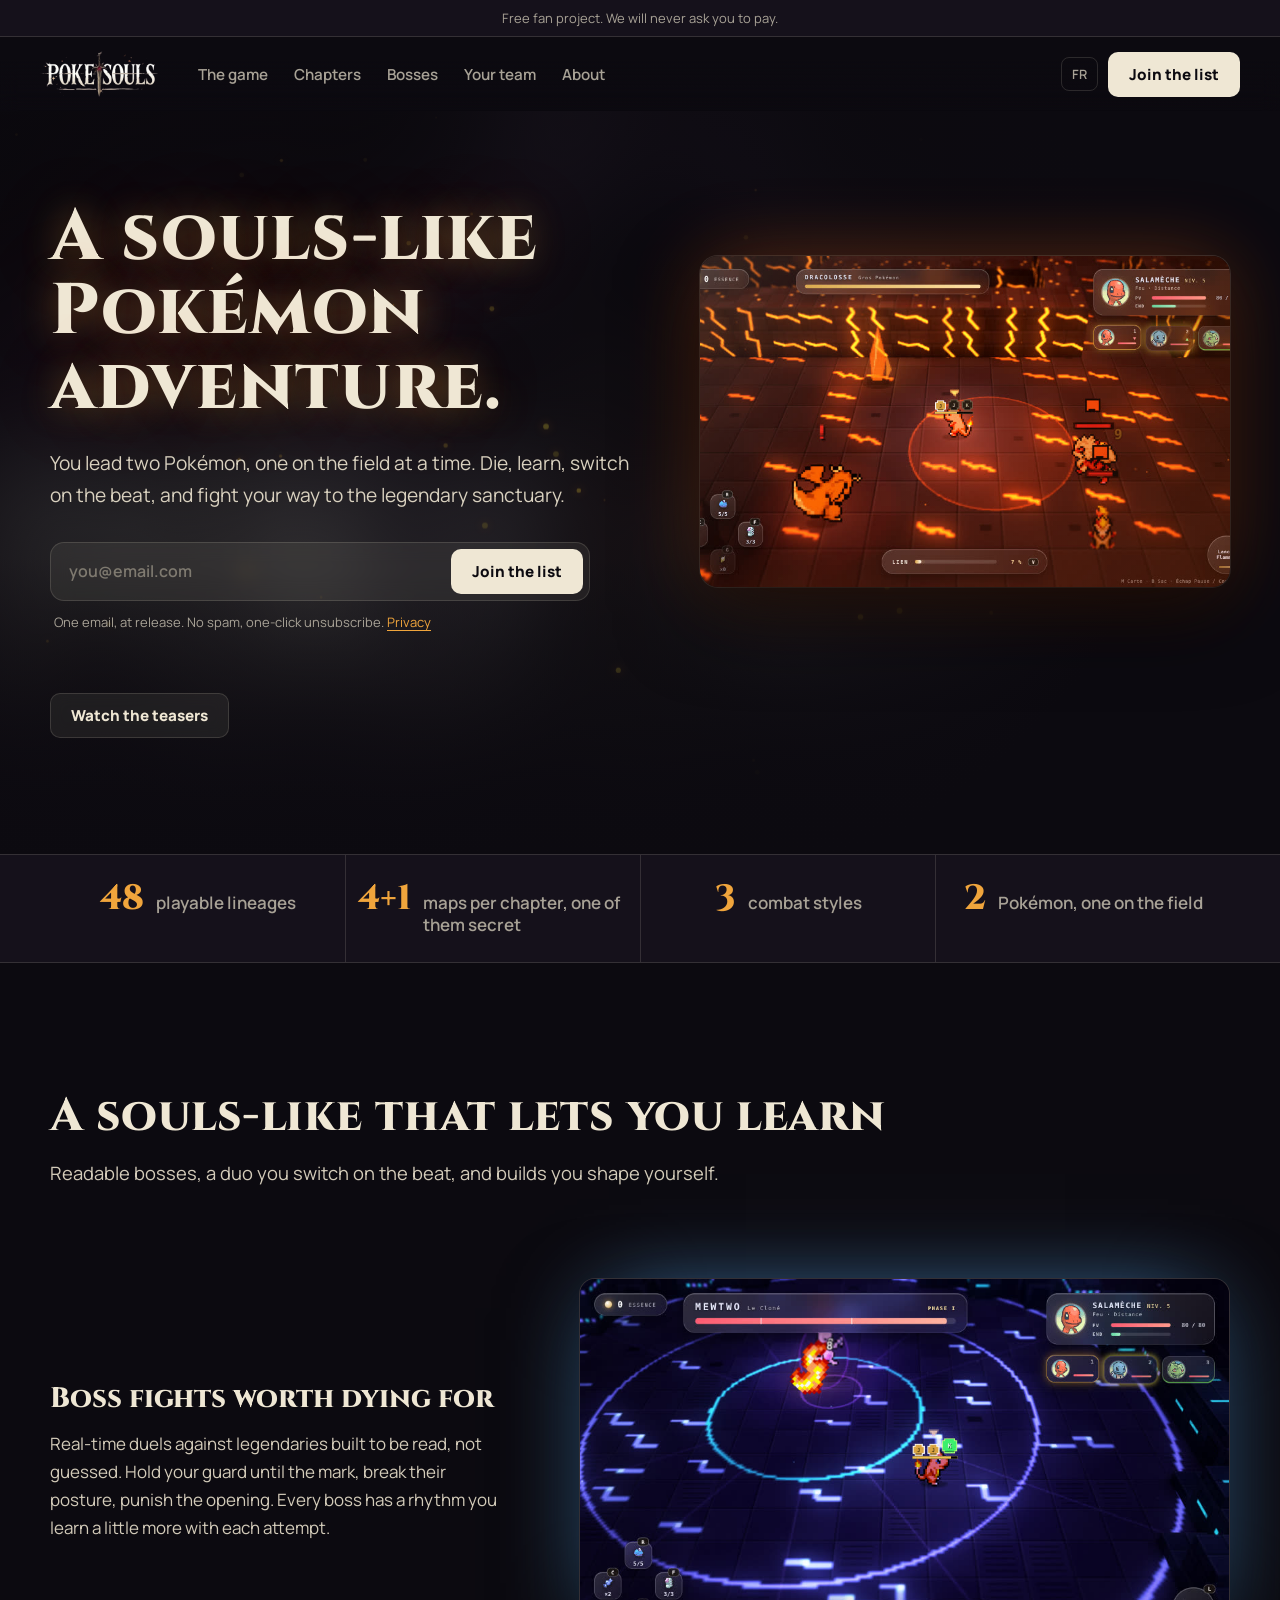
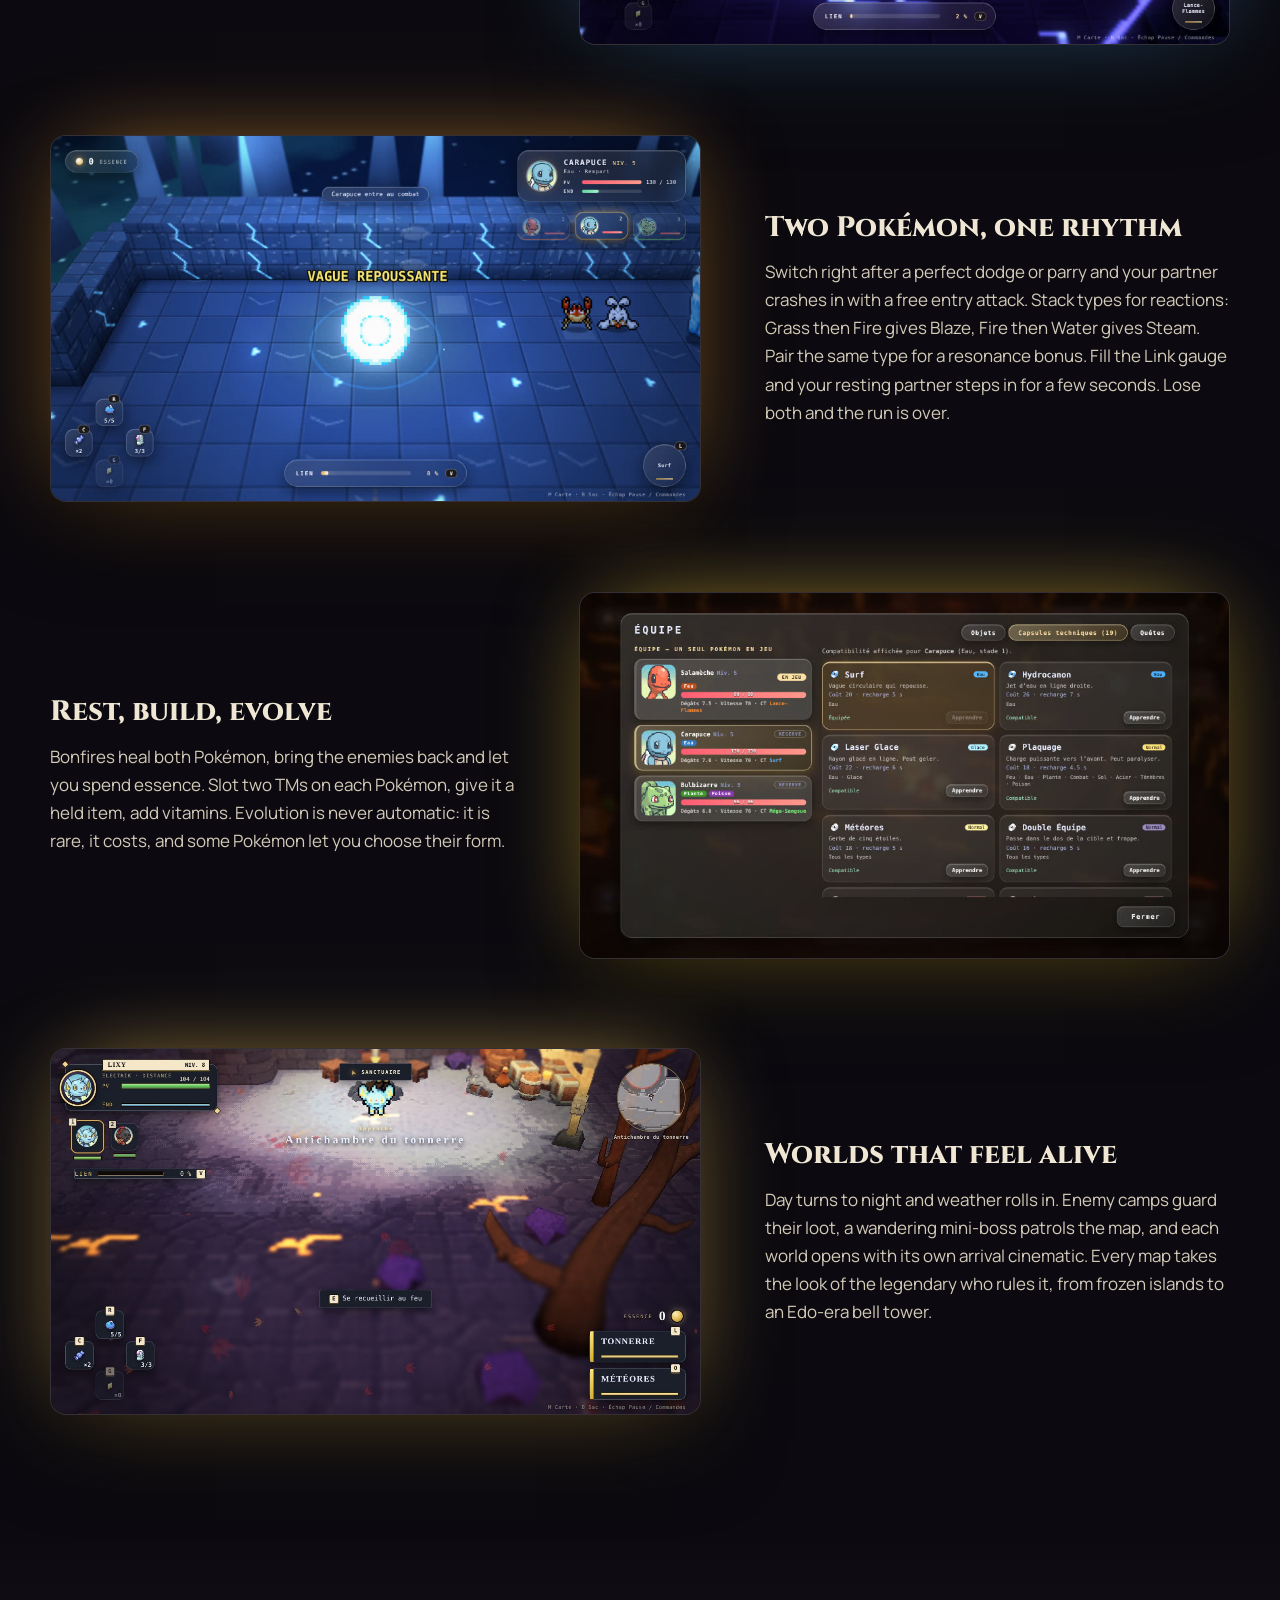
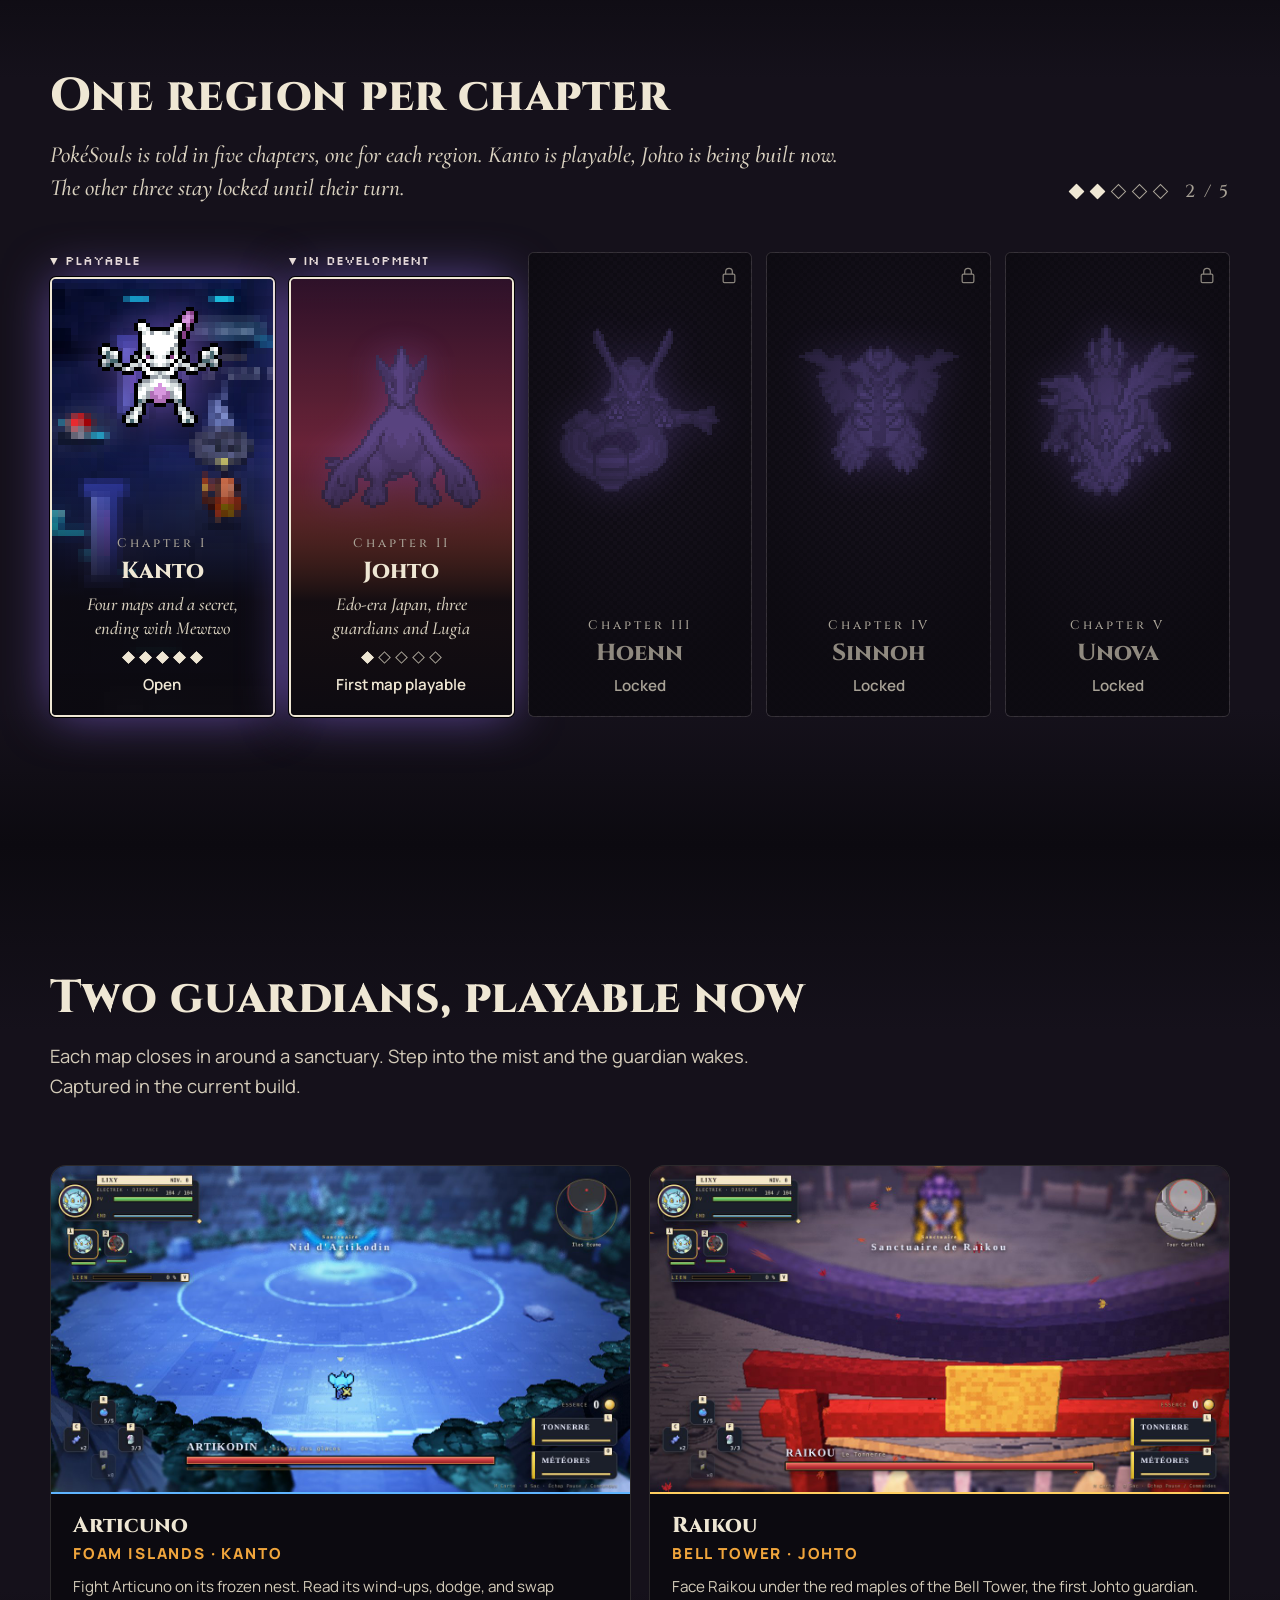
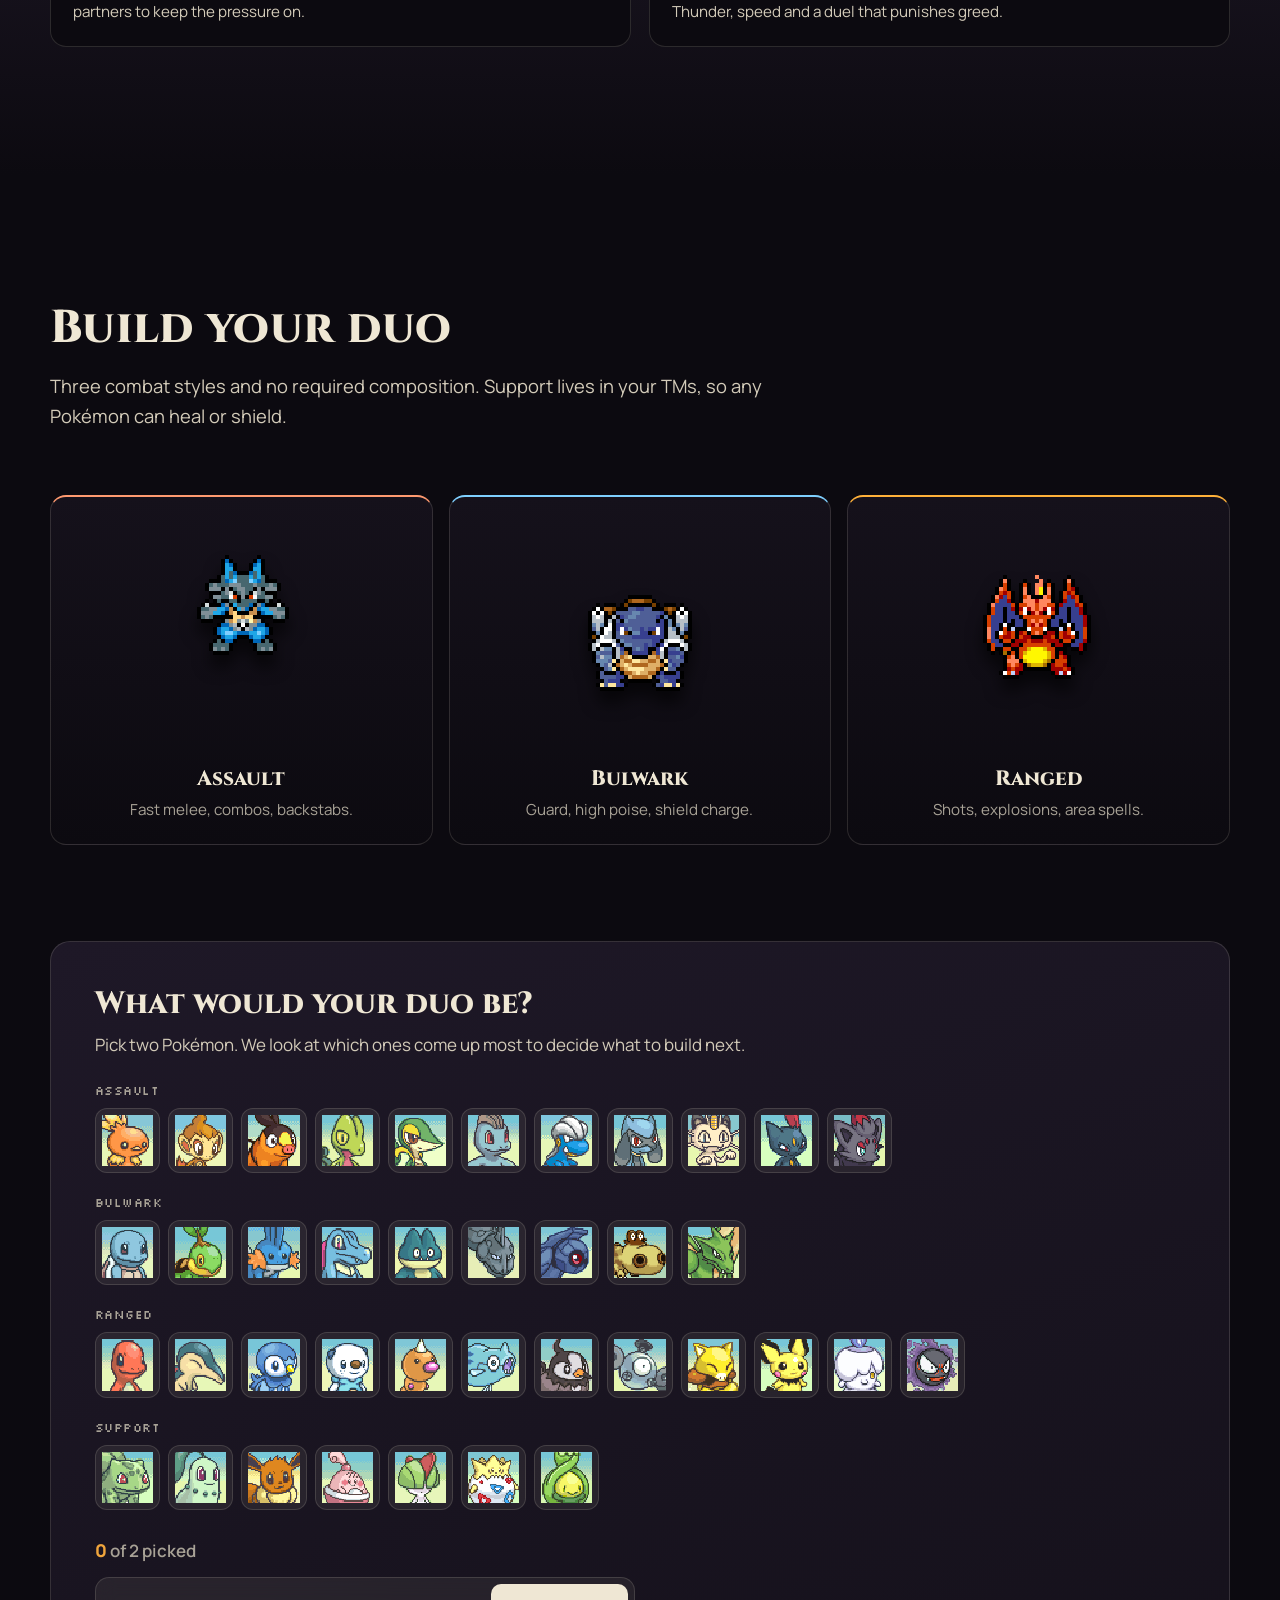
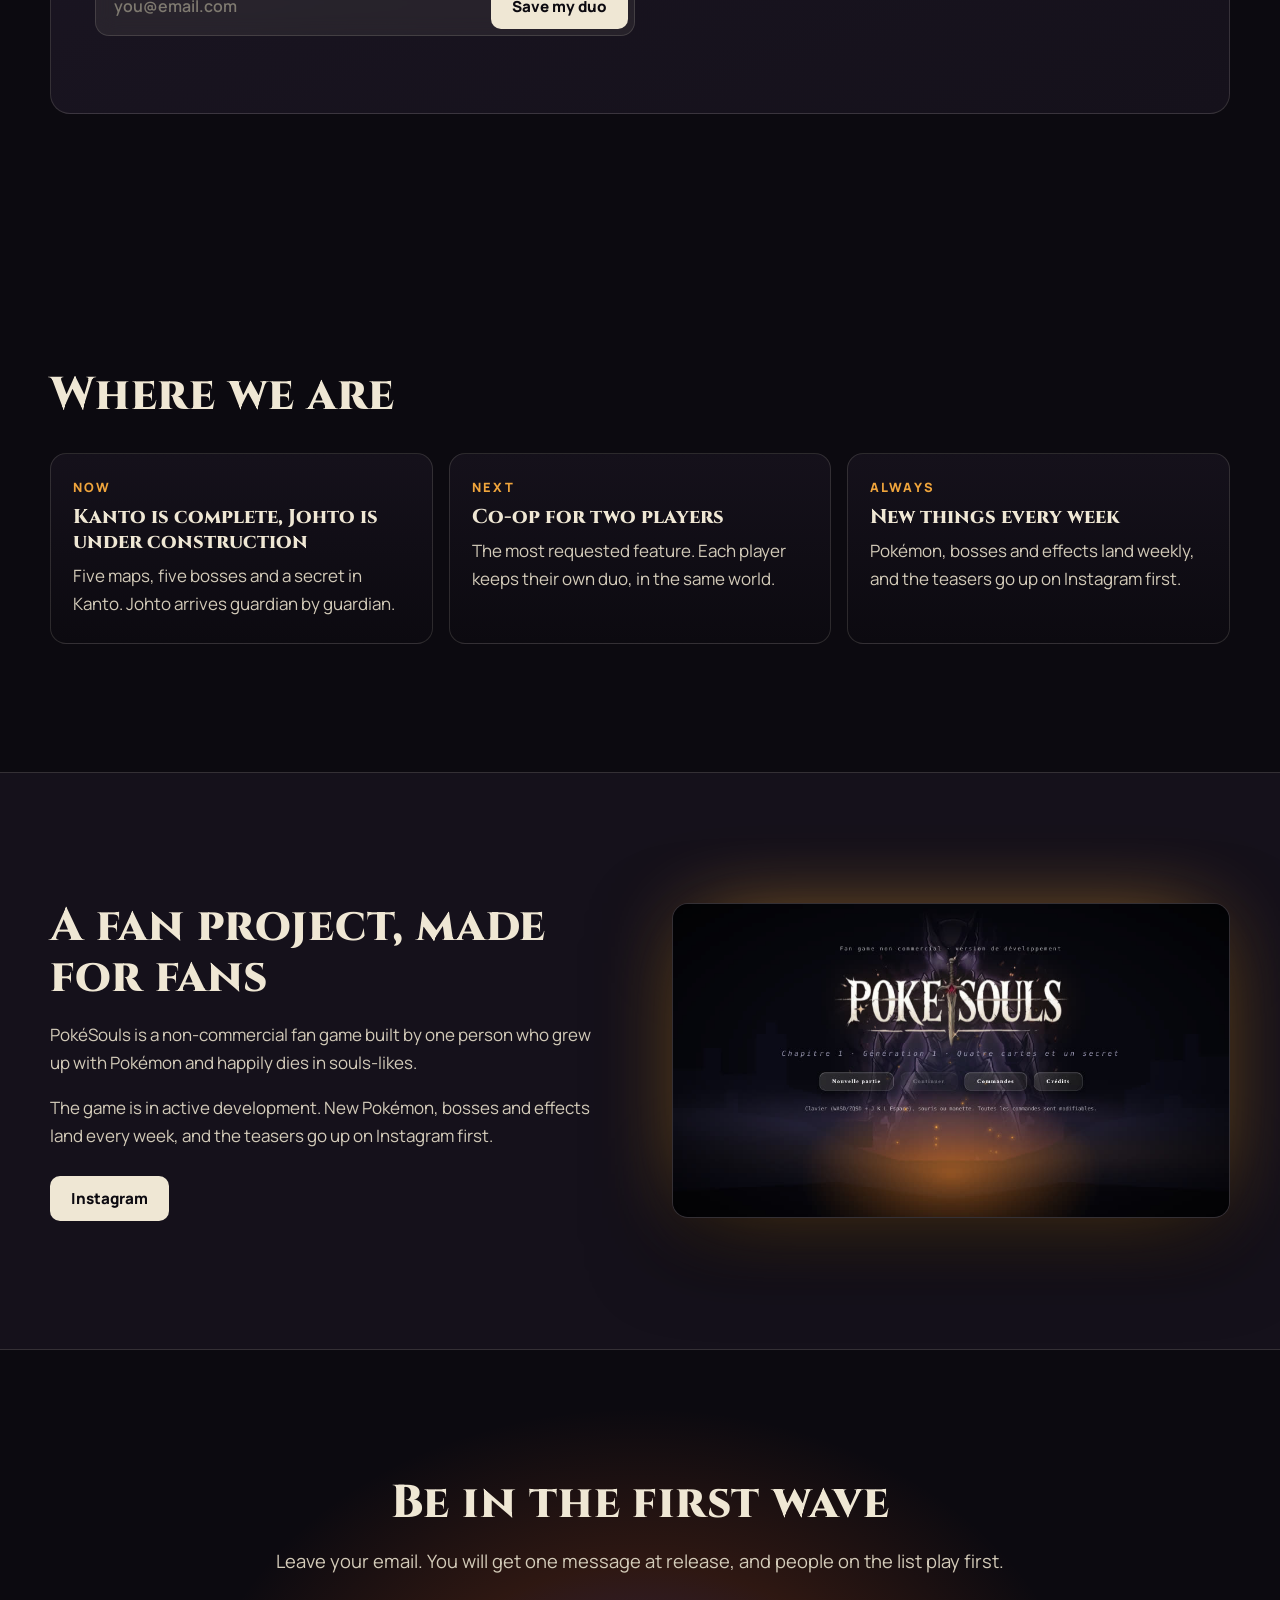
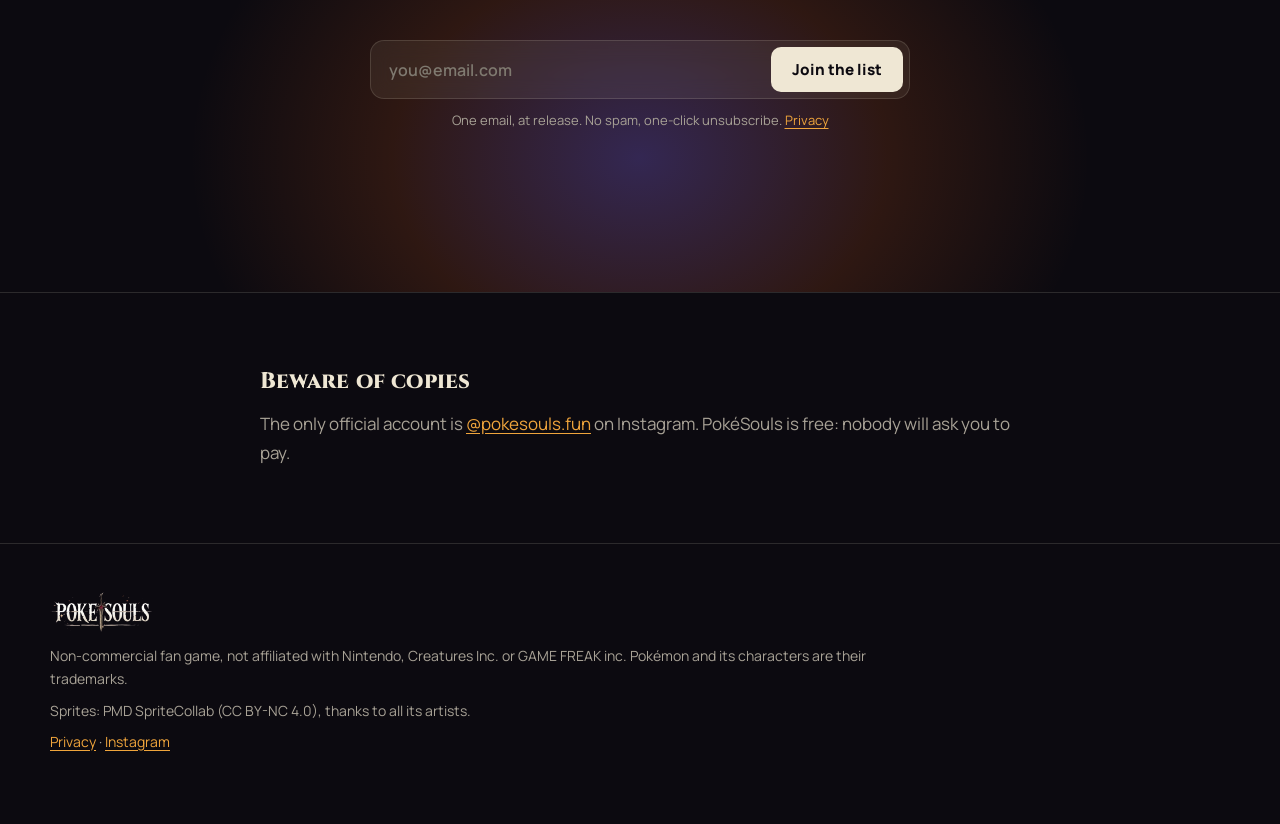
==== commit 57493630: "Update landing page: duo gameplay, Articuno and Raikou captures, roadmap - Copy (EN + FR): two Pokém" ====
--- a/index.html
+++ b/index.html
@@ -4,7 +4,7 @@
 <meta charset="utf-8">
 <meta name="viewport" content="width=device-width,initial-scale=1">
 <title>PokéSouls: a souls-like Pokémon adventure</title>
-<meta name="description" content="Free fan game: a souls-like action RPG in HD-2D. Three Pokémon, four maps and a secret one, Mewtwo at the end of the road. Join the list to hear first at launch.">
+<meta name="description" content="Free fan game: a souls-like action RPG in HD-2D. Lead two Pokémon, switch on the beat, and take on legendary guardians. Kanto is complete, Johto is under construction. Join the list to hear first at launch.">
 <meta name="theme-color" content="#0c0a10">
 <meta property="og:type" content="website">
 <meta property="og:title" content="PokéSouls: a souls-like Pokémon adventure">
@@ -45,7 +45,7 @@
   <div class="wrap hero-grid">
     <div class="hero-copy">
       <h1><span data-i18n="hero.h1a">A souls-like</span><br><span data-i18n="hero.h1b">Pokémon adventure.</span></h1>
-      <p class="lead" data-i18n="hero.lead">You lead a team of three, die, learn, and fight your way to the secret sanctuary.</p>
+      <p class="lead" data-i18n="hero.lead">You lead two Pokémon, one on the field at a time. Die, learn, switch on the beat, and fight your way to the legendary sanctuary.</p>
 
       <form class="join" data-join novalidate>
         <label class="sr" for="email-hero" data-i18n="form.label">Your email address</label>
@@ -77,10 +77,10 @@
 <!-- CHIFFRES -->
 <section class="facts" aria-label="The game in numbers">
   <ul class="wrap">
-    <li><b>39</b><span data-i18n="facts.a">playable lineages</span></li>
+    <li><b>48</b><span data-i18n="facts.a">playable lineages</span></li>
     <li><b>4+1</b><span data-i18n="facts.b">maps per chapter, one of them secret</span></li>
-    <li><b>4</b><span data-i18n="facts.c">combat styles</span></li>
-    <li><b>1</b><span data-i18n="facts.d">final boss to take down</span></li>
+    <li><b>3</b><span data-i18n="facts.c">combat styles</span></li>
+    <li><b>2</b><span data-i18n="facts.d">Pokémon, one on the field</span></li>
   </ul>
 </section>
 
@@ -88,38 +88,38 @@
 <section class="sec" id="game">
   <div class="wrap">
     <h2 class="sec-title" data-i18n="game.title">A souls-like that lets you learn</h2>
-    <p class="sec-lead" data-i18n="game.lead">Exciting boss fights, a combat system of its own, and builds you shape yourself.</p>
+    <p class="sec-lead" data-i18n="game.lead">Readable bosses, a duo you switch on the beat, and builds you shape yourself.</p>
 
     <article class="feat" style="--tint:#5fb4ff">
       <div class="feat-text">
         <h3 data-i18n="f1.t">Boss fights worth dying for</h3>
-        <p data-i18n="f1.p">Real-time duels against bosses built to be exciting and fun. Big, readable attacks, phases that change the fight, and a rhythm you learn a little more with every try.</p>
+        <p data-i18n="f1.p">Real-time duels against legendaries built to be read, not guessed. Hold your guard until the mark, break their posture, punish the opening. Every boss has a rhythm you learn a little more with each attempt.</p>
       </div>
       <figure class="shot"><video class="clip" data-clip src="assets/clips/mfight.mp4" poster="assets/clips/mfight.jpg" muted loop playsinline preload="none" aria-label="Gameplay: fighting Mewtwo in real time"></video></figure>
     </article>
 
     <article class="feat flip" style="--tint:#f0a53c">
       <div class="feat-text">
-        <h3 data-i18n="f2.t">A gameplay of its own</h3>
-        <p data-i18n="f2.p">Class-switch combos and type-combination combos. Swap Pokémon mid-fight to chain attacks and stack elements: Grass then Fire gives Blaze, Fire then Water gives Steam. We keep experimenting on this part, and it is the one we love most.</p>
+        <h3 data-i18n="f2.t">Two Pokémon, one rhythm</h3>
+        <p data-i18n="f2.p">Switch right after a perfect dodge or parry and your partner crashes in with a free entry attack. Stack types for reactions: Grass then Fire gives Blaze, Fire then Water gives Steam. Pair the same type for a resonance bonus. Fill the Link gauge and your resting partner steps in for a few seconds. Lose both and the run is over.</p>
       </div>
       <figure class="shot"><video class="clip" data-clip src="assets/clips/relay.mp4" poster="assets/clips/relay.jpg" muted loop playsinline preload="none" aria-label="Gameplay: switching Pokémon right after a dodge to trigger an entry attack"></video></figure>
     </article>
 
     <article class="feat" style="--tint:#ffd23f">
       <div class="feat-text">
-        <h3 data-i18n="f3.t">Shape your build with items</h3>
-        <p data-i18n="f3.p">Vitamins, rare candies and TMs let you fine-tune each Pokémon: more damage here, more health there, a new move that fits its type. Same team, very different builds.</p>
+        <h3 data-i18n="f3.t">Rest, build, evolve</h3>
+        <p data-i18n="f3.p">Bonfires heal both Pokémon, bring the enemies back and let you spend essence. Slot two TMs on each Pokémon, give it a held item, add vitamins. Evolution is never automatic: it is rare, it costs, and some Pokémon let you choose their form.</p>
       </div>
       <figure class="shot"><video class="clip" data-clip src="assets/clips/bag.mp4" poster="assets/clips/bag.jpg" muted loop playsinline preload="none" aria-label="Gameplay: opening the bag to boost a Pokémon with vitamins and teach it a TM"></video></figure>
     </article>
 
-    <article class="feat flip" style="--tint:#ff7a30">
-      <div class="feat-text">
-        <h3 data-i18n="f4.t">Evolution is earned</h3>
-        <p data-i18n="f4.p">No automatic evolution every level. It is rare, spectacular, and it changes how you play your Pokémon.</p>
-      </div>
-      <figure class="shot"><video class="clip" data-clip src="assets/clips/evolve.mp4" poster="assets/clips/evolve.jpg" muted loop playsinline preload="none" aria-label="Gameplay: a Pokémon evolving on the volcano map"></video></figure>
+    <article class="feat flip" style="--tint:#ffce60">
+      <div class="feat-text">
+        <h3 data-i18n="f4.t">Worlds that feel alive</h3>
+        <p data-i18n="f4.p">Day turns to night and weather rolls in. Enemy camps guard their loot, a wandering mini-boss patrols the map, and each world opens with its own arrival cinematic. Every map takes the look of the legendary who rules it, from frozen islands to an Edo-era bell tower.</p>
+      </div>
+      <figure class="shot"><img src="assets/img/world-johto.jpg" width="1280" height="720" loading="lazy" alt="Gameplay: a lightning Pokémon on a stone courtyard of the Bell Tower in Johto"></figure>
     </article>
   </div>
 </section>
@@ -171,20 +171,11 @@
 <!-- BOSS -->
 <section class="sec bosses" id="bosses">
   <div class="wrap">
-    <h2 class="sec-title" data-i18n="boss.title">Four maps, four guardians, one secret</h2>
-    <p class="sec-lead" data-i18n="boss.lead">Each map closes in around a sanctuary. Watch what happens when you walk in.</p>
-    <ul class="boss-grid">
-      <li class="boss" style="--tint:#5fb4ff"><video class="clip" data-clip src="assets/clips/boss0.mp4" poster="assets/clips/boss0.jpg" muted loop playsinline preload="none" aria-label="Intro cutscene: Articuno awakens"></video><div class="boss-text"><h3 data-i18n="bn.1">Articuno</h3><p data-i18n="boss.1">Foam Islands</p></div></li>
-      <li class="boss" style="--tint:#ffd23f"><video class="clip" data-clip src="assets/clips/boss1.mp4" poster="assets/clips/boss1.jpg" muted loop playsinline preload="none" aria-label="Intro cutscene: Zapdos awakens"></video><div class="boss-text"><h3 data-i18n="bn.2">Zapdos</h3><p data-i18n="boss.2">Abandoned Power Plant</p></div></li>
-      <li class="boss" style="--tint:#ff7a30"><video class="clip" data-clip src="assets/clips/boss2.mp4" poster="assets/clips/boss2.jpg" muted loop playsinline preload="none" aria-label="Intro cutscene: Moltres awakens"></video><div class="boss-text"><h3 data-i18n="bn.3">Moltres</h3><p data-i18n="boss.3">Mount Ember</p></div></li>
-      <li class="boss" style="--tint:#7a7cff"><video class="clip" data-clip src="assets/clips/boss4.mp4" poster="assets/clips/boss4.jpg" muted loop playsinline preload="none" aria-label="Intro cutscene: Mewtwo awakens"></video><div class="boss-text"><h3 data-i18n="bn.4">Mewtwo</h3><p data-i18n="boss.4">Forgotten Lab</p></div></li>
-      <li class="boss secret" style="--tint:#3fd0a0"><img class="clip" src="assets/clips/boss5.jpg" alt="" aria-hidden="true" loading="lazy"><div class="boss-text"><h3 data-i18n="bn.5">???</h3><p data-i18n="boss.5">Secret map. Beat Mewtwo to find it.</p></div></li>
-    </ul>
-    <h3 class="boss-sub" data-i18n="boss.jt">Chapter II: Johto, first guardian</h3>
-    <ul class="boss-grid boss-grid-j">
-      <li class="boss" style="--tint:#ffce60"><video class="clip" data-clip src="assets/clips/boss6.mp4" poster="assets/clips/boss6.jpg" muted loop playsinline preload="none" aria-label="Intro cutscene: Raikou awakens in the Bell Tower"></video><div class="boss-text"><h3>Raikou</h3><p data-i18n="boss.6">Bell Tower</p></div></li>
-      <li class="boss soon" style="--tint:#ff7a30"><div class="soon-box"><svg viewBox="0 0 24 24" aria-hidden="true"><rect x="5" y="11" width="14" height="10" rx="1.5"/><path d="M8 11V8a4 4 0 0 1 8 0v3"/></svg></div><div class="boss-text"><h3>Entei</h3><p data-i18n="boss.soon">In the making</p></div></li>
-      <li class="boss soon" style="--tint:#5fb4ff"><div class="soon-box"><svg viewBox="0 0 24 24" aria-hidden="true"><rect x="5" y="11" width="14" height="10" rx="1.5"/><path d="M8 11V8a4 4 0 0 1 8 0v3"/></svg></div><div class="boss-text"><h3>Suicune</h3><p data-i18n="boss.soon">In the making</p></div></li>
+    <h2 class="sec-title" data-i18n="boss.title">Two guardians, playable now</h2>
+    <p class="sec-lead" data-i18n="boss.lead">Each map closes in around a sanctuary. Step into the mist and the guardian wakes. Captured in the current build.</p>
+    <ul class="boss-grid boss-grid-2">
+      <li class="boss" style="--tint:#5fb4ff"><img class="clip" src="assets/img/boss-articuno.jpg" width="1280" height="720" loading="lazy" alt="Gameplay: the fight against Articuno on the Foam Islands, with boss bar and team HUD"><div class="boss-text"><h3 data-i18n="bn.1">Articuno</h3><p class="boss-place" data-i18n="boss.1">Foam Islands · Kanto</p><p data-i18n="boss.1d">Fight Articuno on its frozen nest. Read its wind-ups, dodge, and swap partners to keep the pressure on.</p></div></li>
+      <li class="boss" style="--tint:#ffce60"><img class="clip" src="assets/img/boss-raikou.jpg" width="1280" height="720" loading="lazy" alt="Gameplay: the fight against Raikou in the Bell Tower sanctuary, with boss bar and team HUD"><div class="boss-text"><h3 data-i18n="bn.6">Raikou</h3><p class="boss-place" data-i18n="boss.6">Bell Tower · Johto</p><p data-i18n="boss.6d">Face Raikou under the red maples of the Bell Tower, the first Johto guardian. Thunder, speed and a duel that punishes greed.</p></div></li>
     </ul>
   </div>
 </section>
@@ -192,33 +183,44 @@
 <!-- EQUIPE -->
 <section class="sec" id="team">
   <div class="wrap">
-    <h2 class="sec-title" data-i18n="team.title">Build your team of three</h2>
-    <p class="sec-lead" data-i18n="team.lead">Four combat styles, no required composition. A Water Pokémon can hold the line, shoot from afar or heal.</p>
+    <h2 class="sec-title" data-i18n="team.title">Build your duo</h2>
+    <p class="sec-lead" data-i18n="team.lead">Three combat styles and no required composition. Support lives in your TMs, so any Pokémon can heal or shield.</p>
 
     <ul class="gabs">
       <li style="--tint:#ff9a70"><div class="stage"><span class="spr" data-spr="lucario" data-scale="4" aria-hidden="true"></span></div><h3 data-i18n="g.a">Assault</h3><p data-i18n="g.a.p">Fast melee, combos, backstabs.</p></li>
-      <li style="--tint:#7fd0ff"><div class="stage"><span class="spr" data-spr="blastoise" data-scale="4" aria-hidden="true"></span></div><h3 data-i18n="g.r">Bulwark</h3><p data-i18n="g.r.p">Guard, high poise, area control.</p></li>
-      <li style="--tint:#ffb13a"><div class="stage"><span class="spr" data-spr="charizard" data-scale="4" aria-hidden="true"></span></div><h3 data-i18n="g.d">Ranged</h3><p data-i18n="g.d.p">Shots, traps, area spells.</p></li>
-      <li style="--tint:#9cff8a"><div class="stage"><span class="spr" data-spr="venusaur" data-scale="4" aria-hidden="true"></span></div><h3 data-i18n="g.s">Support</h3><p data-i18n="g.s.p">Heals on entry, cleansing, aura.</p></li>
+      <li style="--tint:#7fd0ff"><div class="stage"><span class="spr" data-spr="blastoise" data-scale="4" aria-hidden="true"></span></div><h3 data-i18n="g.r">Bulwark</h3><p data-i18n="g.r.p">Guard, high poise, shield charge.</p></li>
+      <li style="--tint:#ffb13a"><div class="stage"><span class="spr" data-spr="charizard" data-scale="4" aria-hidden="true"></span></div><h3 data-i18n="g.d">Ranged</h3><p data-i18n="g.d.p">Shots, explosions, area spells.</p></li>
     </ul>
 
     <div class="trio" id="trio">
       <div class="trio-head">
-        <h3 data-i18n="trio.t">What would your trio be?</h3>
-        <p data-i18n="trio.p">Pick three Pokémon. We look at which ones come up most to decide what to build next.</p>
-      </div>
-      <div class="picker" id="picker" role="group" aria-label="Your trio"></div>
+        <h3 data-i18n="trio.t">What would your duo be?</h3>
+        <p data-i18n="trio.p">Pick two Pokémon. We look at which ones come up most to decide what to build next.</p>
+      </div>
+      <div class="picker" id="picker" role="group" aria-label="Your duo"></div>
       <form class="join trio-form" data-join data-trio novalidate>
-        <p class="trio-count" aria-live="polite"><b id="trio-n">0</b> <span data-i18n="trio.of">of 3 picked</span><span id="trio-names"></span></p>
+        <p class="trio-count" aria-live="polite"><b id="trio-n">0</b> <span data-i18n="trio.of">of 2 picked</span><span id="trio-names"></span></p>
         <label class="sr" for="email-trio" data-i18n="form.label">Your email address</label>
         <div class="field">
           <input id="email-trio" name="email" type="email" inputmode="email" autocomplete="email" placeholder="you@email.com" data-i18n-ph="form.ph" required>
           <input class="hp" name="company" type="text" tabindex="-1" autocomplete="off" aria-hidden="true">
-          <button class="btn btn-solid" type="submit" data-i18n="trio.submit">Save my trio</button>
+          <button class="btn btn-solid" type="submit" data-i18n="trio.submit">Save my duo</button>
         </div>
         <p class="status" role="status" aria-live="polite"></p>
       </form>
     </div>
+  </div>
+</section>
+
+<!-- FEUILLE DE ROUTE -->
+<section class="sec" id="roadmap">
+  <div class="wrap">
+    <h2 class="sec-title" data-i18n="road.title">Where we are</h2>
+    <ul class="road">
+      <li><p class="road-k" data-i18n="road.now">Now</p><h3 data-i18n="road.now.t">Kanto is complete, Johto is under construction</h3><p data-i18n="road.now.p">Five maps, five bosses and a secret in Kanto. Johto arrives guardian by guardian.</p></li>
+      <li><p class="road-k" data-i18n="road.next">Next</p><h3 data-i18n="road.next.t">Co-op for two players</h3><p data-i18n="road.next.p">The most requested feature. Each player keeps their own duo, in the same world.</p></li>
+      <li><p class="road-k" data-i18n="road.always">Always</p><h3 data-i18n="road.always.t">New things every week</h3><p data-i18n="road.always.p">Pokémon, bosses and effects land weekly, and the teasers go up on Instagram first.</p></li>
+    </ul>
   </div>
 </section>
 
--- a/css/style.css
+++ b/css/style.css
@@ -246,3 +246,17 @@
 .boss.secret h3{letter-spacing:.3em}
 .boss.secret{position:relative}
 .boss.secret::after{content:"?";position:absolute;left:0;right:0;top:0;aspect-ratio:16/9;display:grid;place-items:center;font:800 4.5rem/1 var(--display);color:var(--tint);opacity:.55;text-shadow:0 0 30px var(--tint);pointer-events:none}
+
+/* v2 : deux gardiens, feuille de route */
+.boss-grid-2{grid-template-columns:repeat(2,1fr)}
+.boss-grid-2 .boss img.clip{width:100%;aspect-ratio:16/9;object-fit:cover;display:block}
+.boss-grid-2 .boss-text{padding:20px 22px 22px}
+.boss-place{font:800 .8rem var(--body);letter-spacing:.12em;text-transform:uppercase;color:var(--ember)!important;margin:4px 0 10px!important}
+.gabs{grid-template-columns:repeat(3,1fr)}
+.road{list-style:none;margin:32px 0 0;padding:0;display:grid;grid-template-columns:repeat(3,1fr);gap:16px}
+.road li{padding:24px 22px;border-radius:16px;border:1px solid var(--line);background:linear-gradient(var(--ash-2),var(--ash))}
+.road-k{margin:0 0 8px;font:800 .8rem var(--body);letter-spacing:.16em;text-transform:uppercase;color:var(--ember)}
+.road h3{font:800 1.25rem/1.25 var(--display);margin:0 0 8px}
+.road p:last-child{margin:0;color:#d3cbb9}
+@media (max-width:900px){.boss-grid-2,.road{grid-template-columns:1fr}.gabs{grid-template-columns:repeat(3,1fr)}}
+@media (max-width:560px){.gabs{grid-template-columns:1fr}}
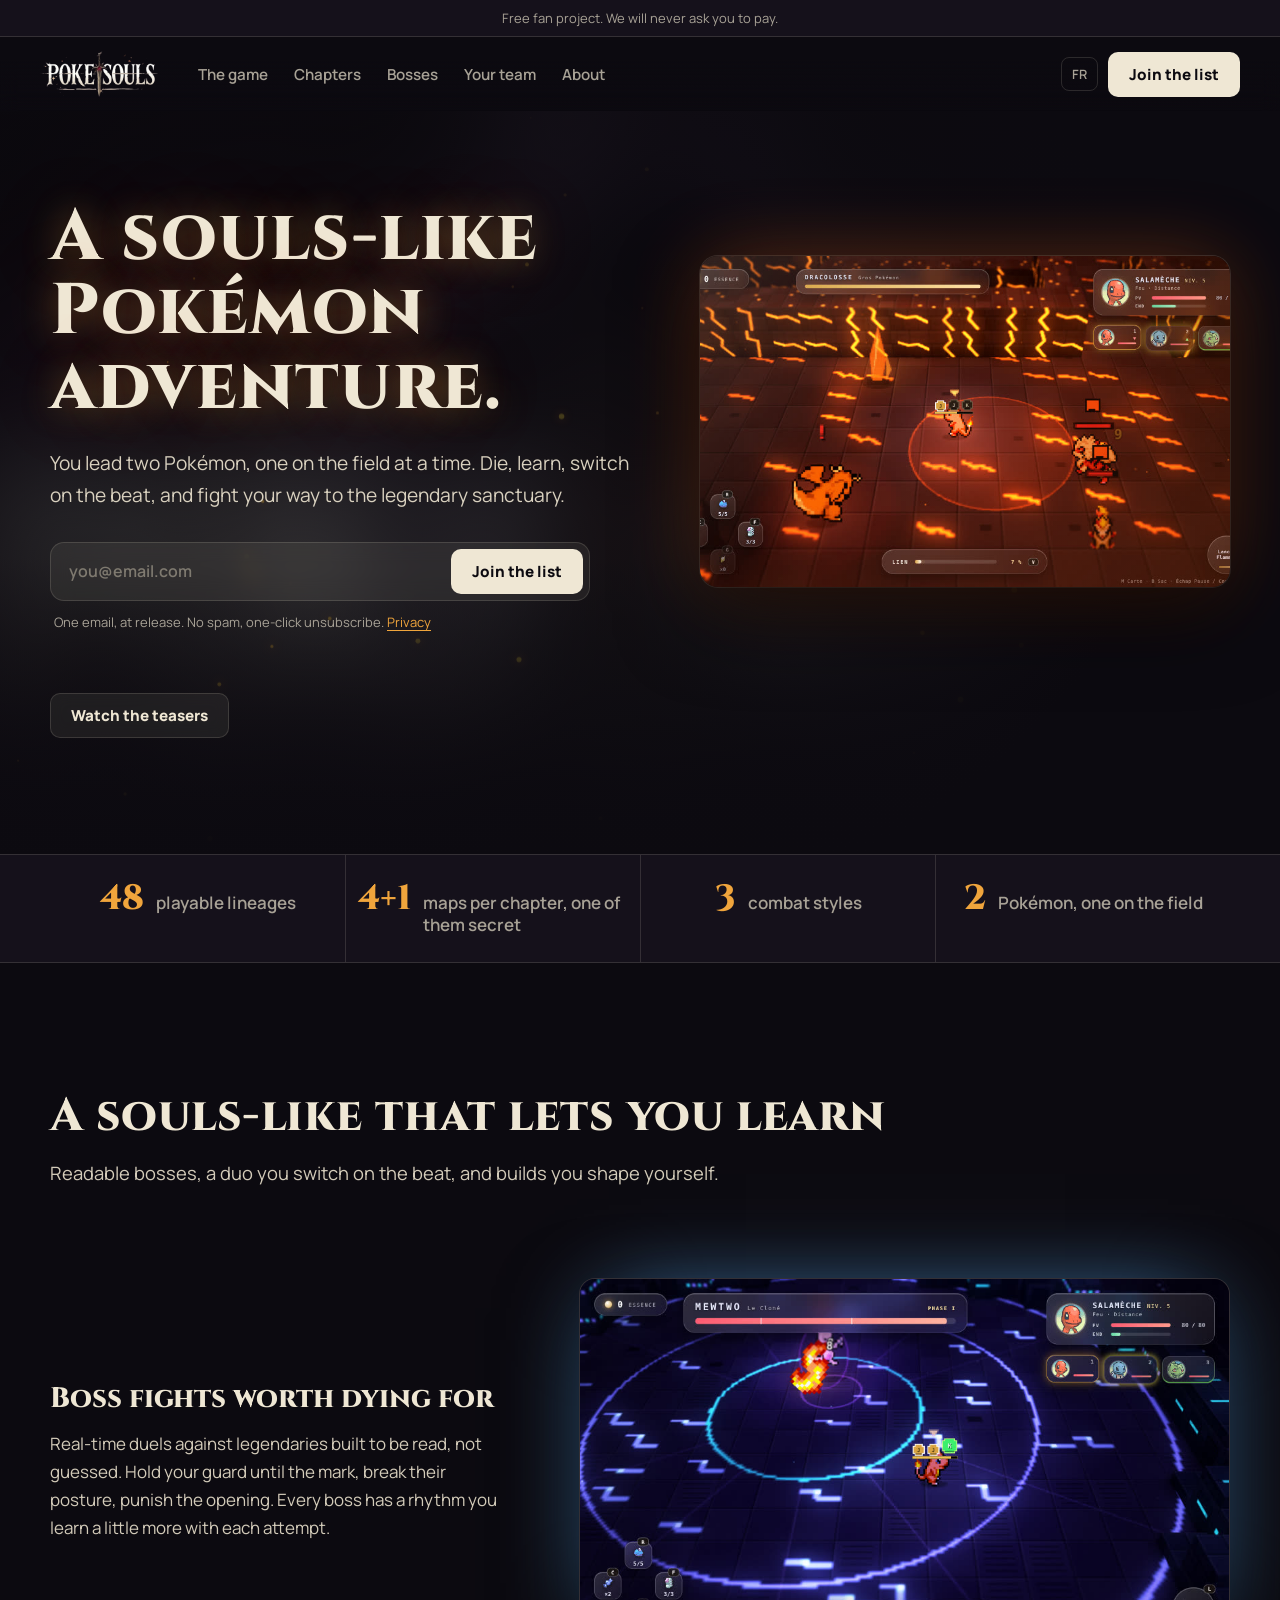
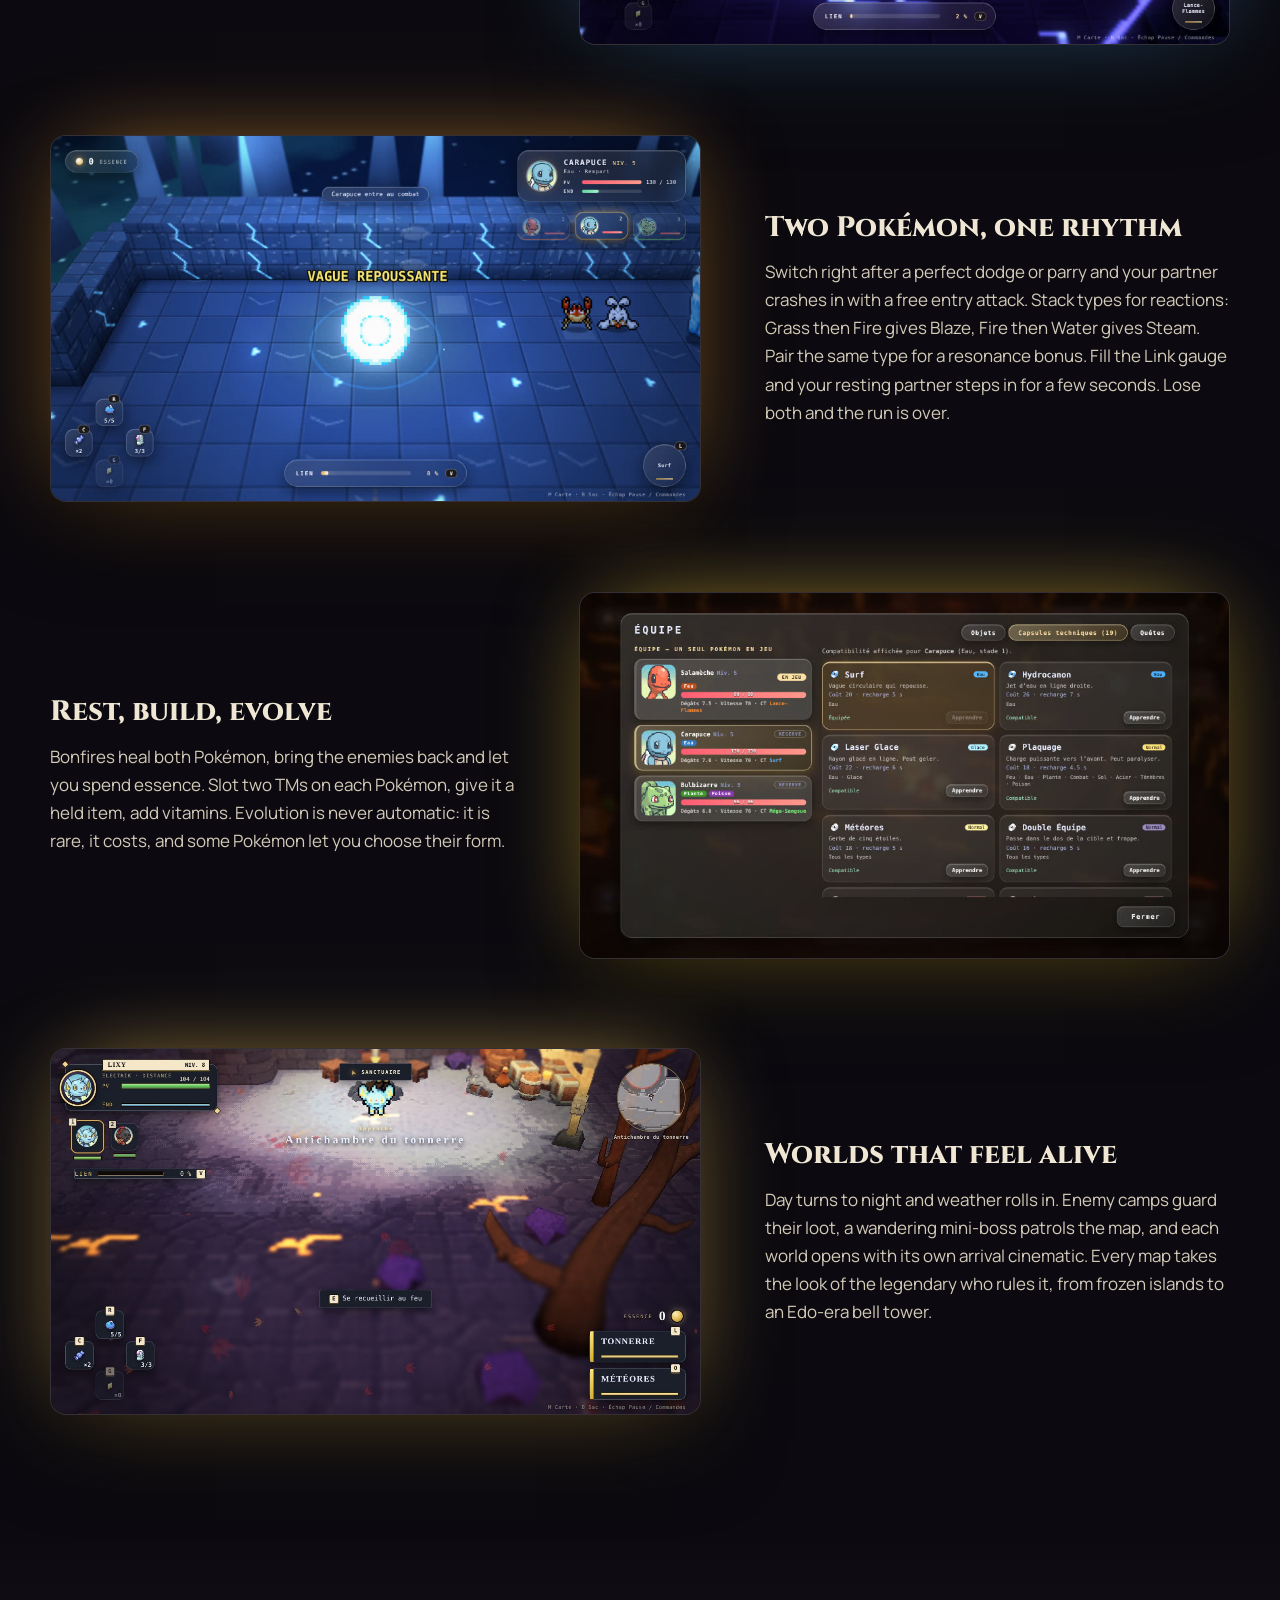
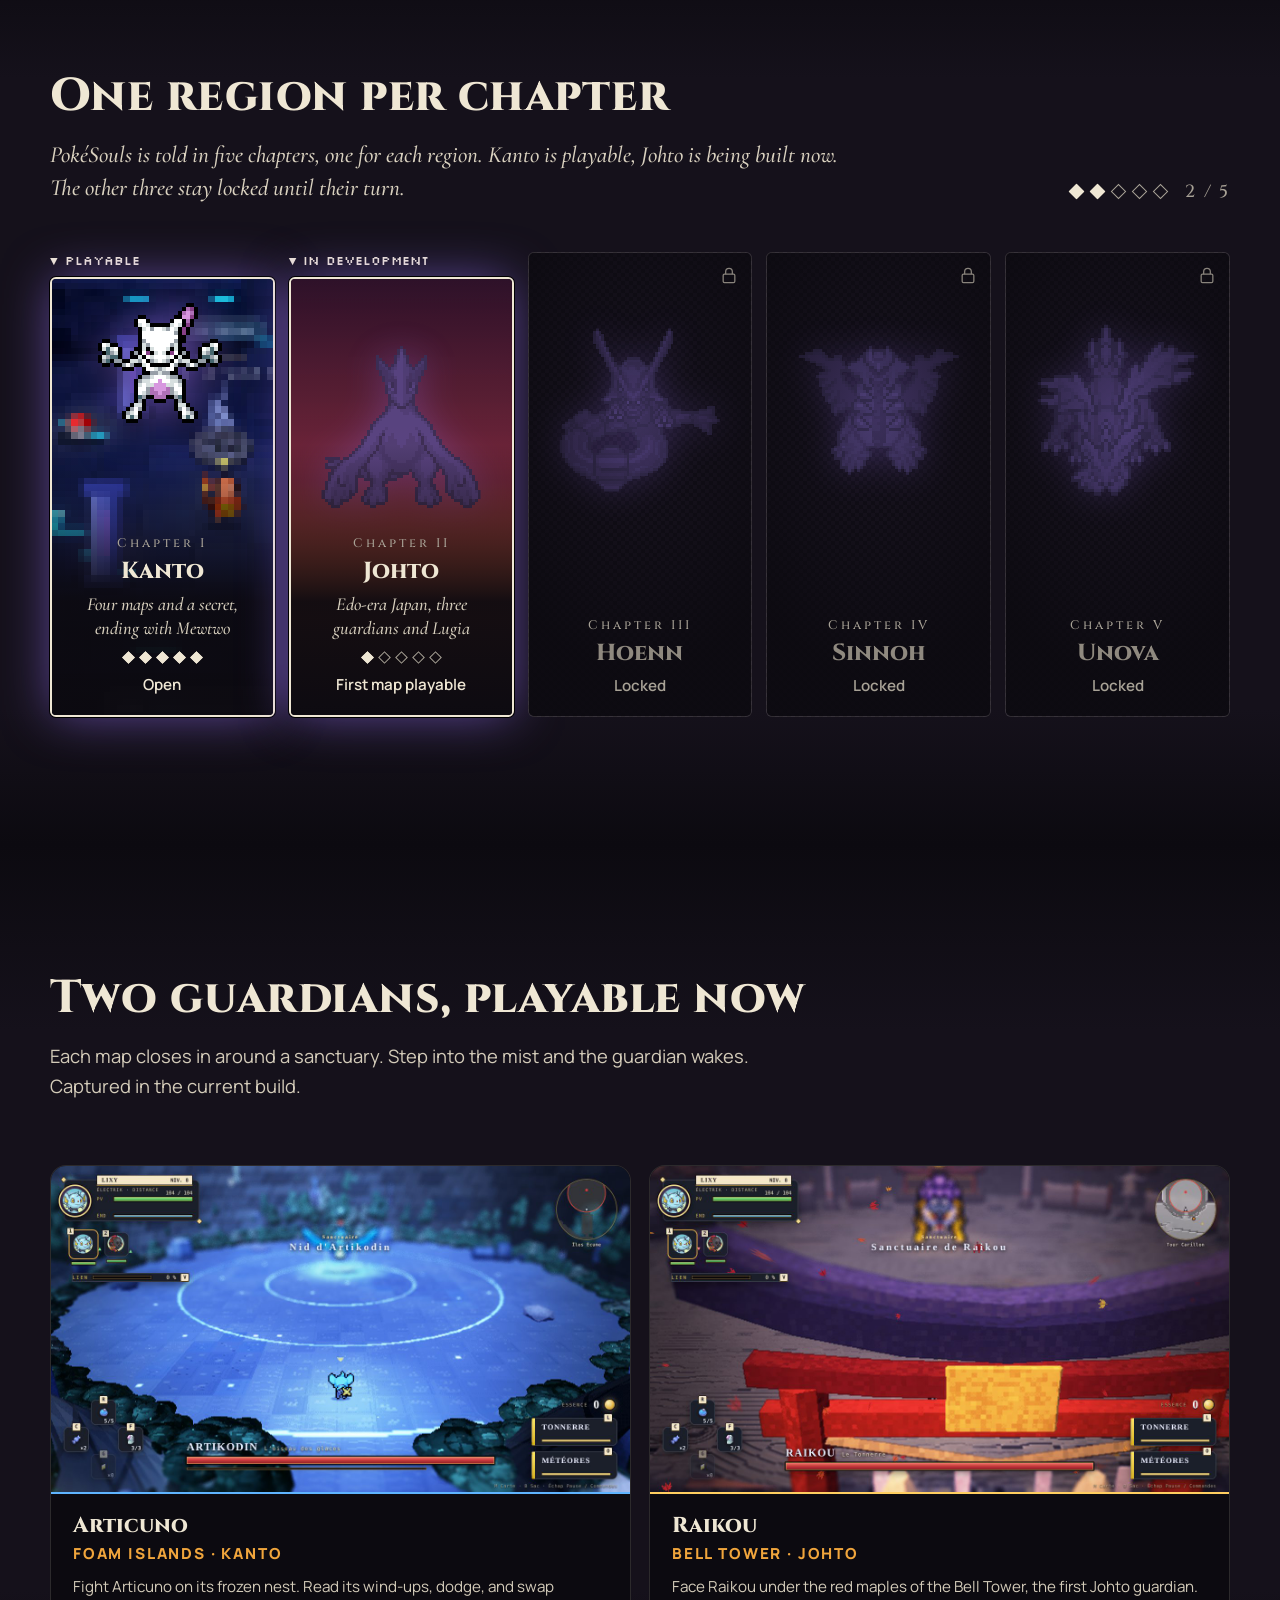
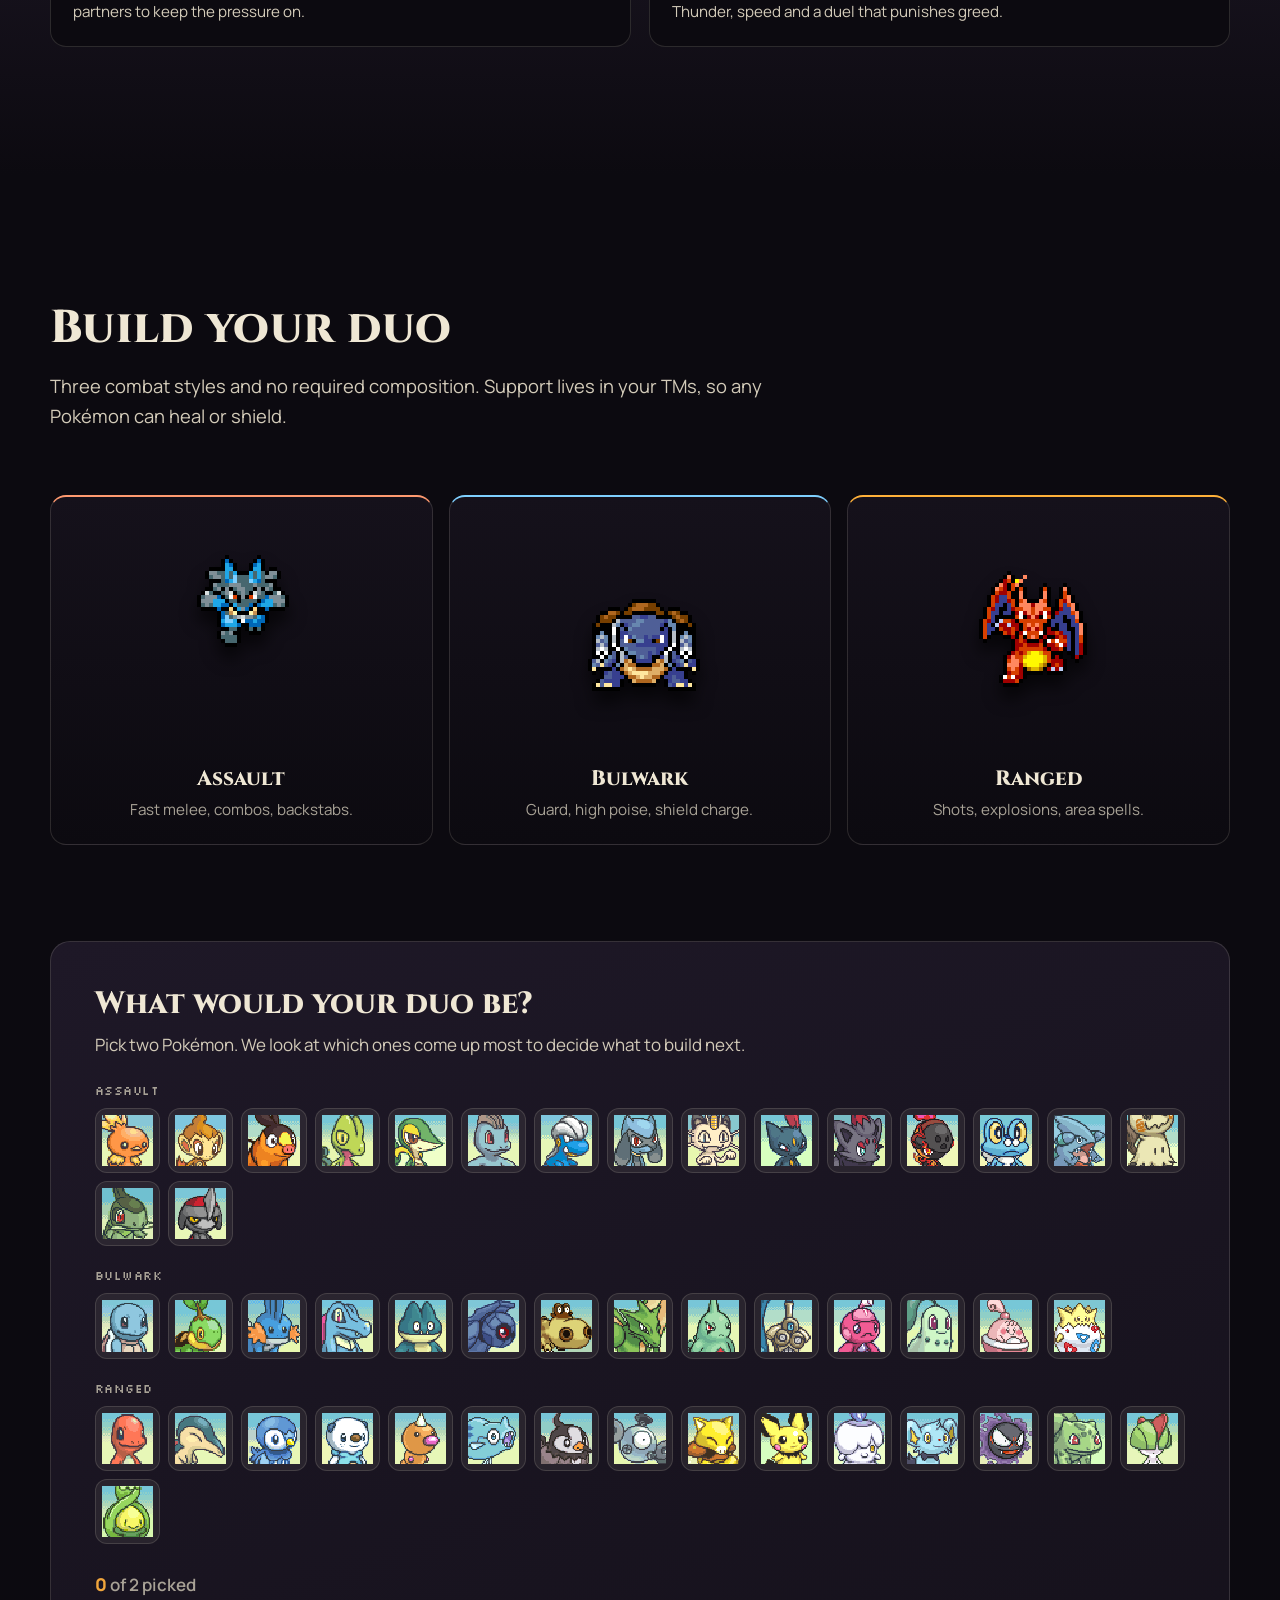
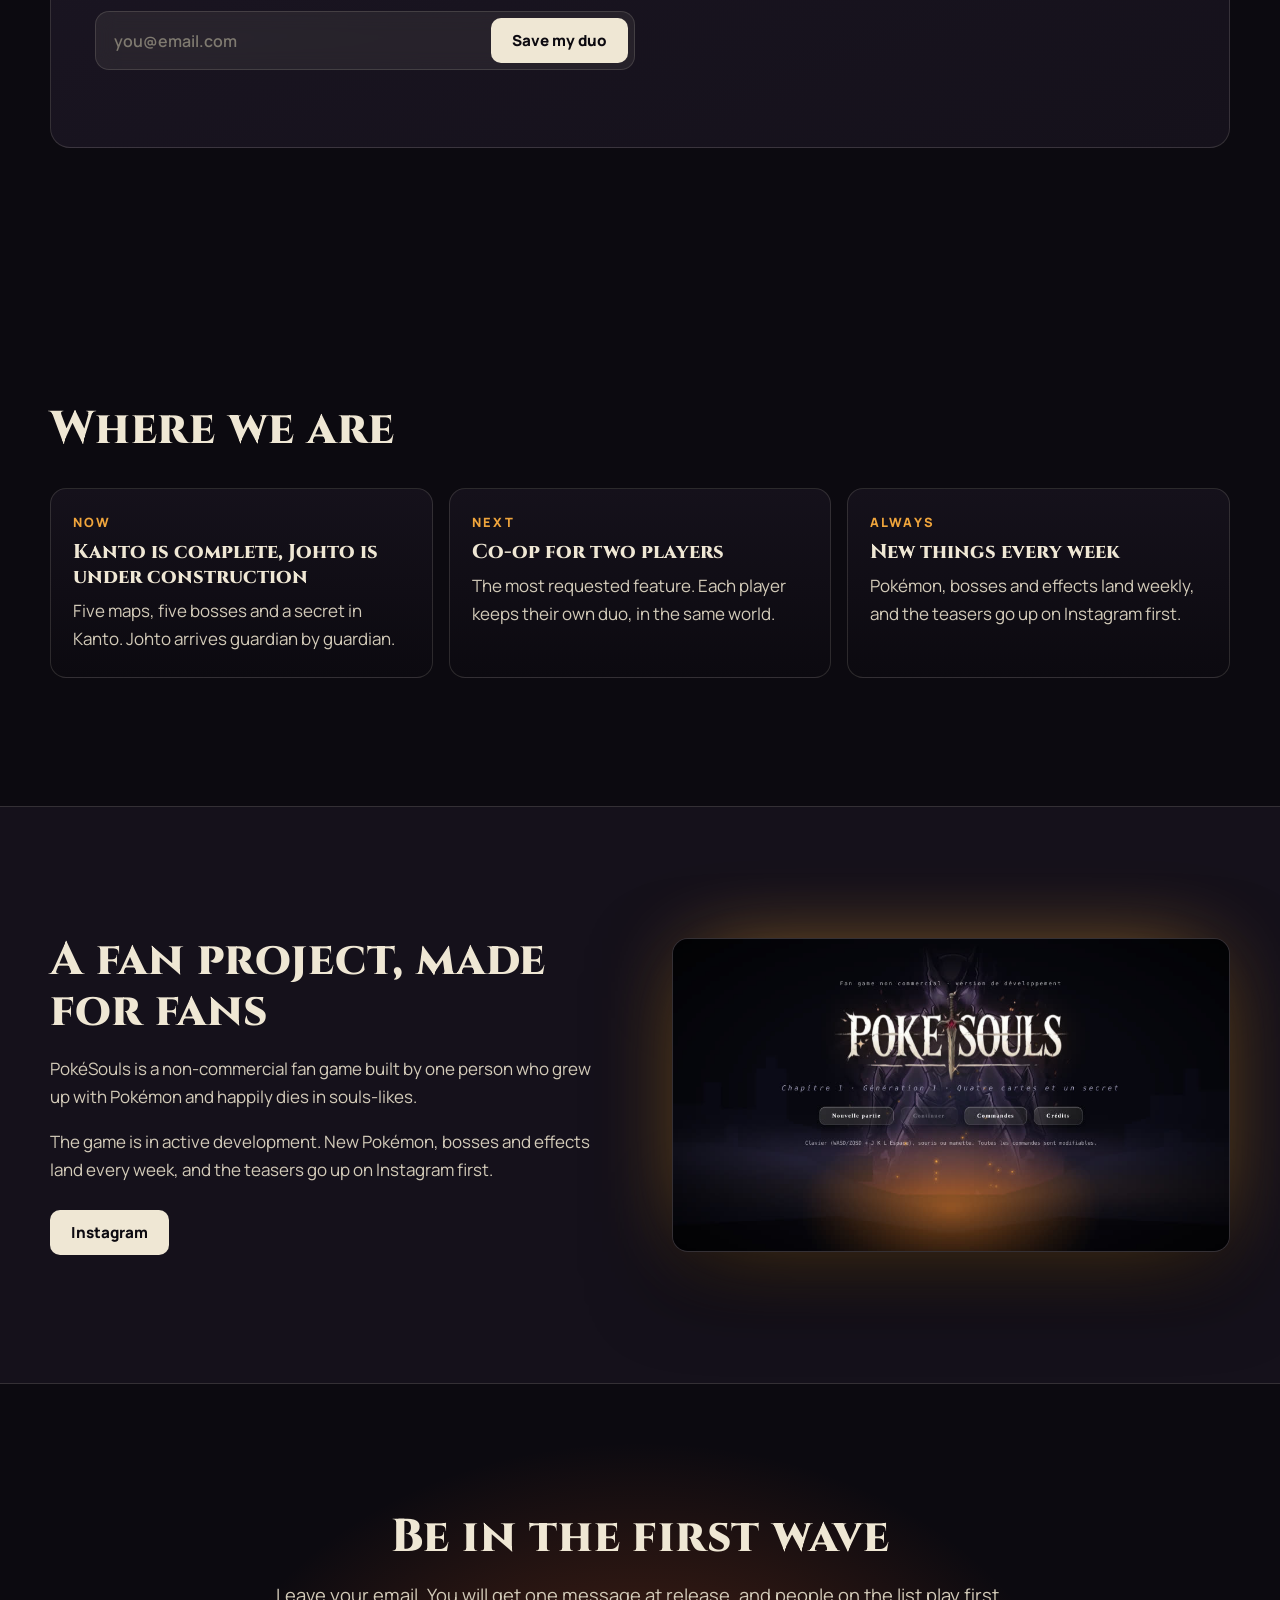
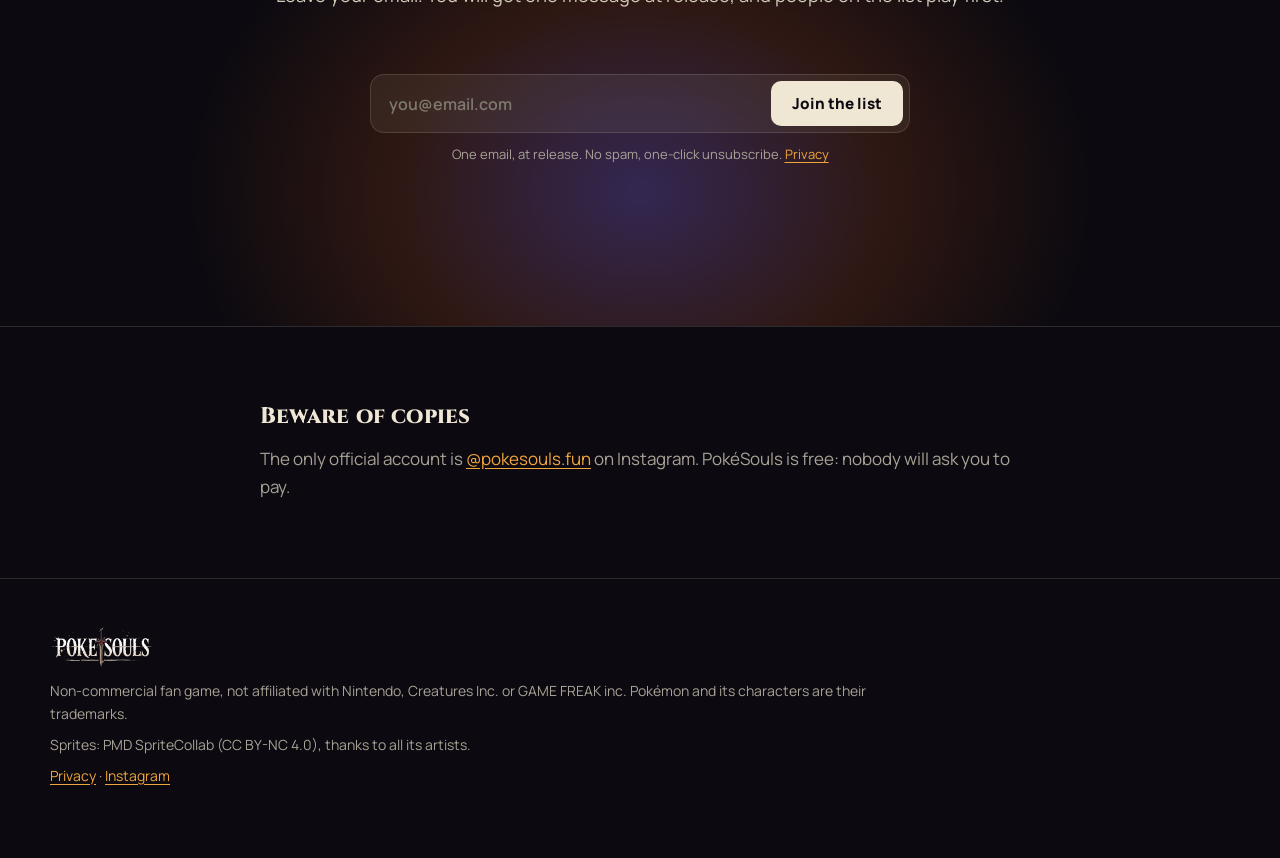
==== commit d40f18ed: "Site: full duo roster from the game pool, new portraits, og image - Picker built from js/pool.js wit" ====
--- a/index.html
+++ b/index.html
@@ -9,7 +9,7 @@
 <meta property="og:type" content="website">
 <meta property="og:title" content="PokéSouls: a souls-like Pokémon adventure">
 <meta property="og:description" content="Free fan game, souls-like action RPG in HD-2D. Join the list to hear first at launch.">
-<meta property="og:image" content="https://dfazage.github.io/pokesouls-website/assets/img/og.jpg">
+<meta property="og:image" content="https://pokesouls.fun/assets/img/og.jpg">
 <meta name="twitter:card" content="summary_large_image">
 <link rel="icon" type="image/png" href="favicon.png">
 <link rel="apple-touch-icon" href="assets/img/apple-touch-icon.png">
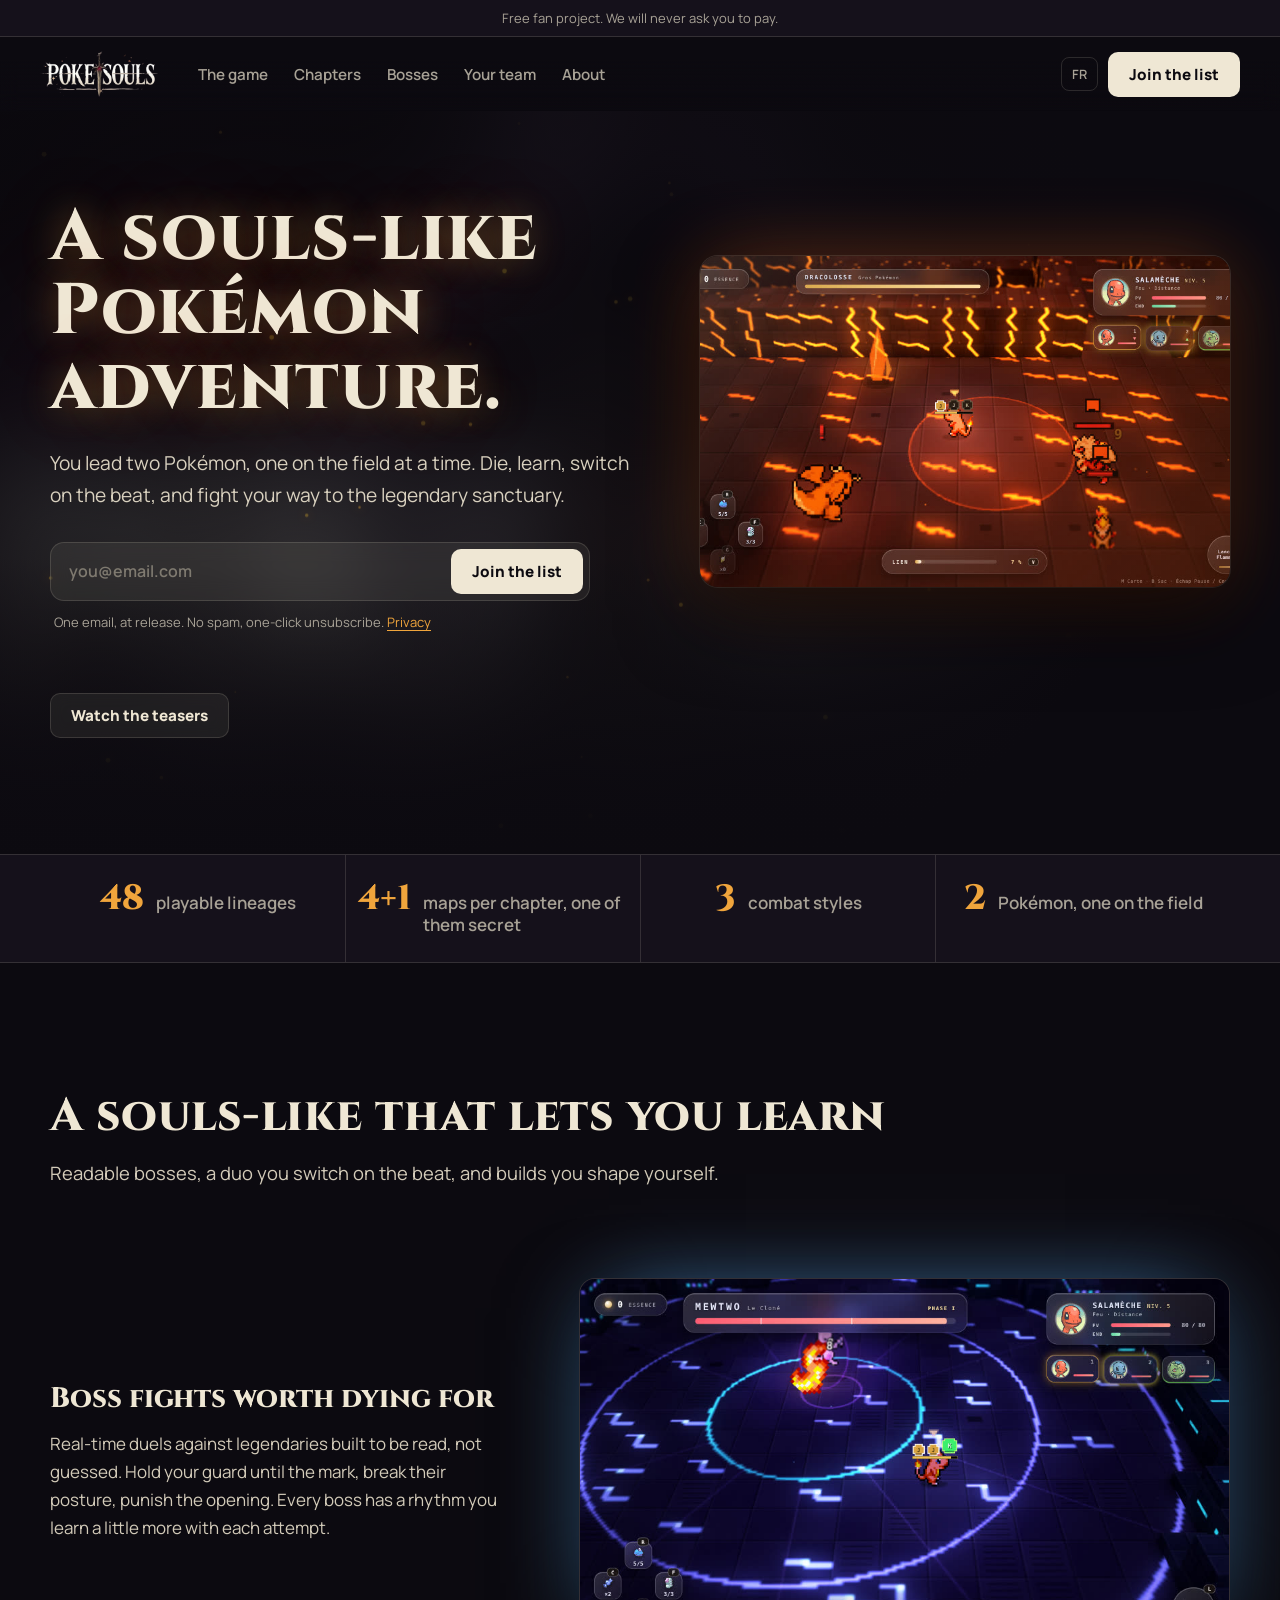
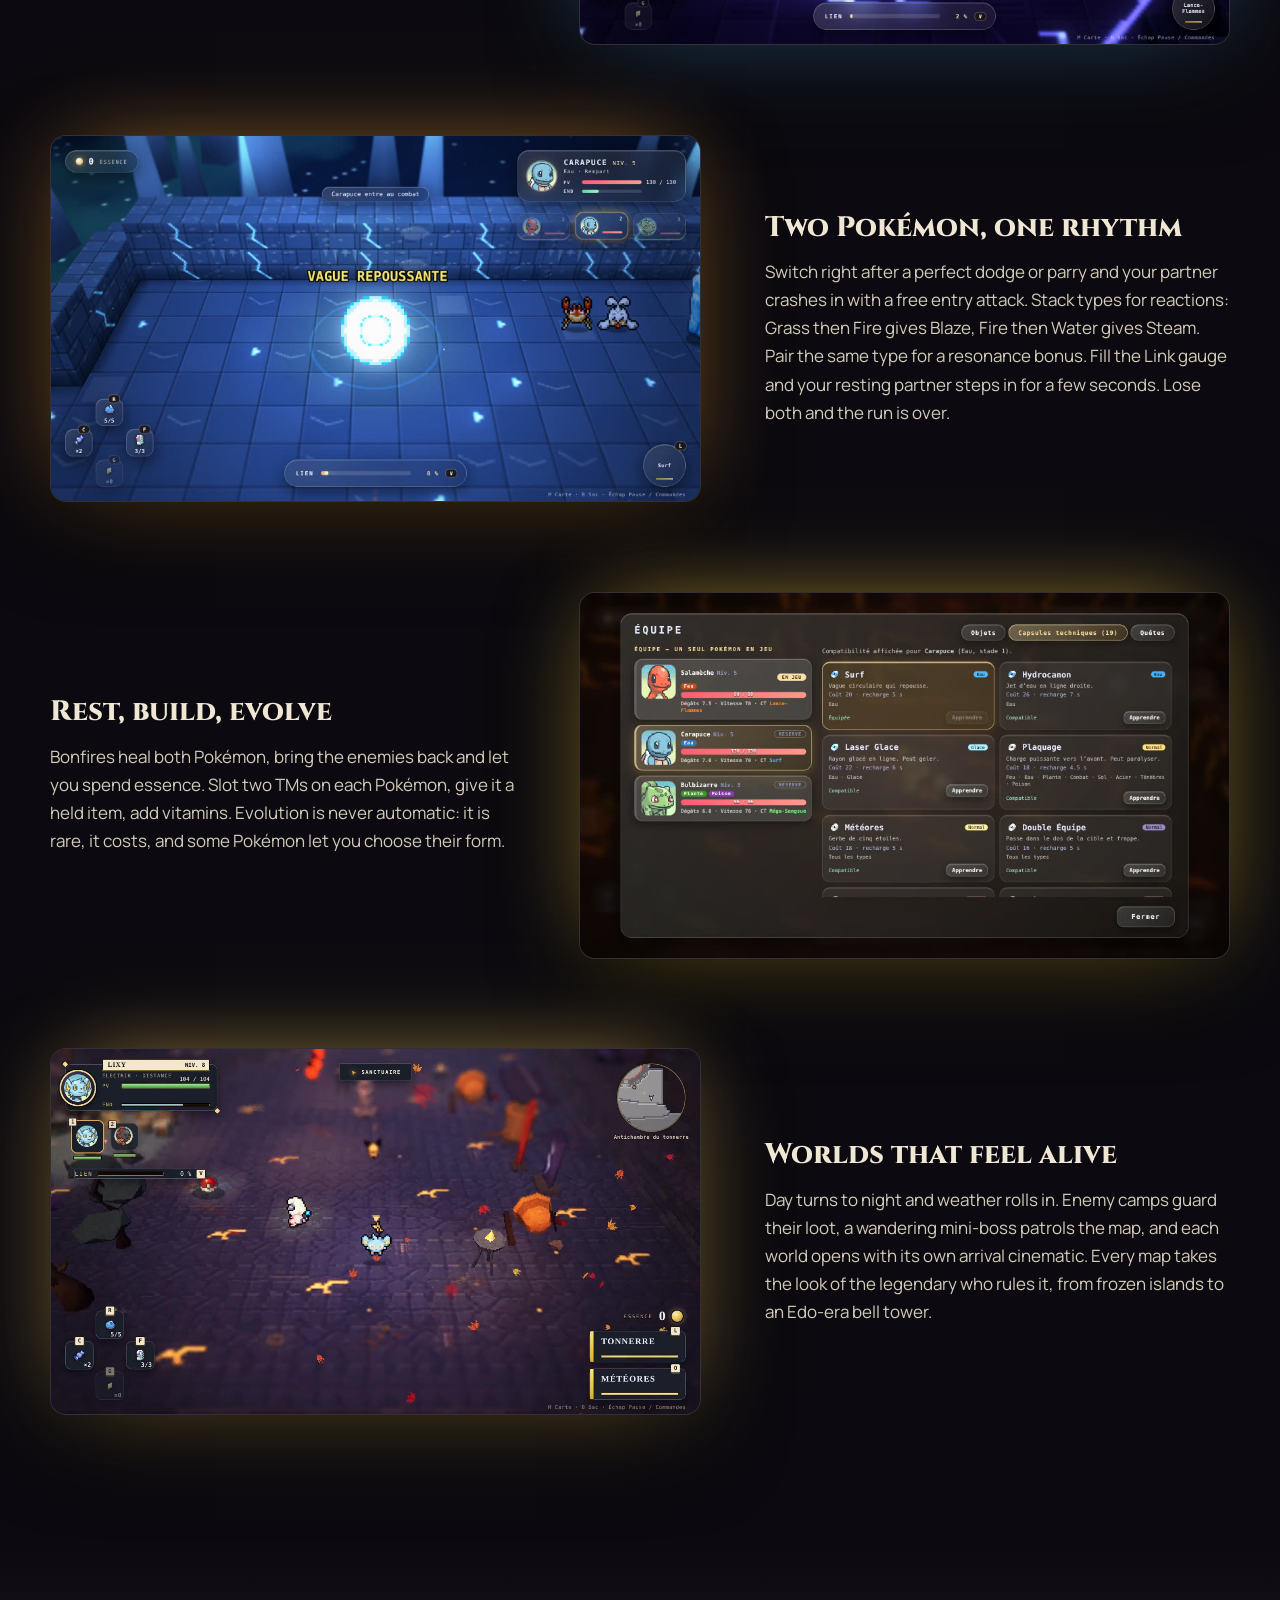
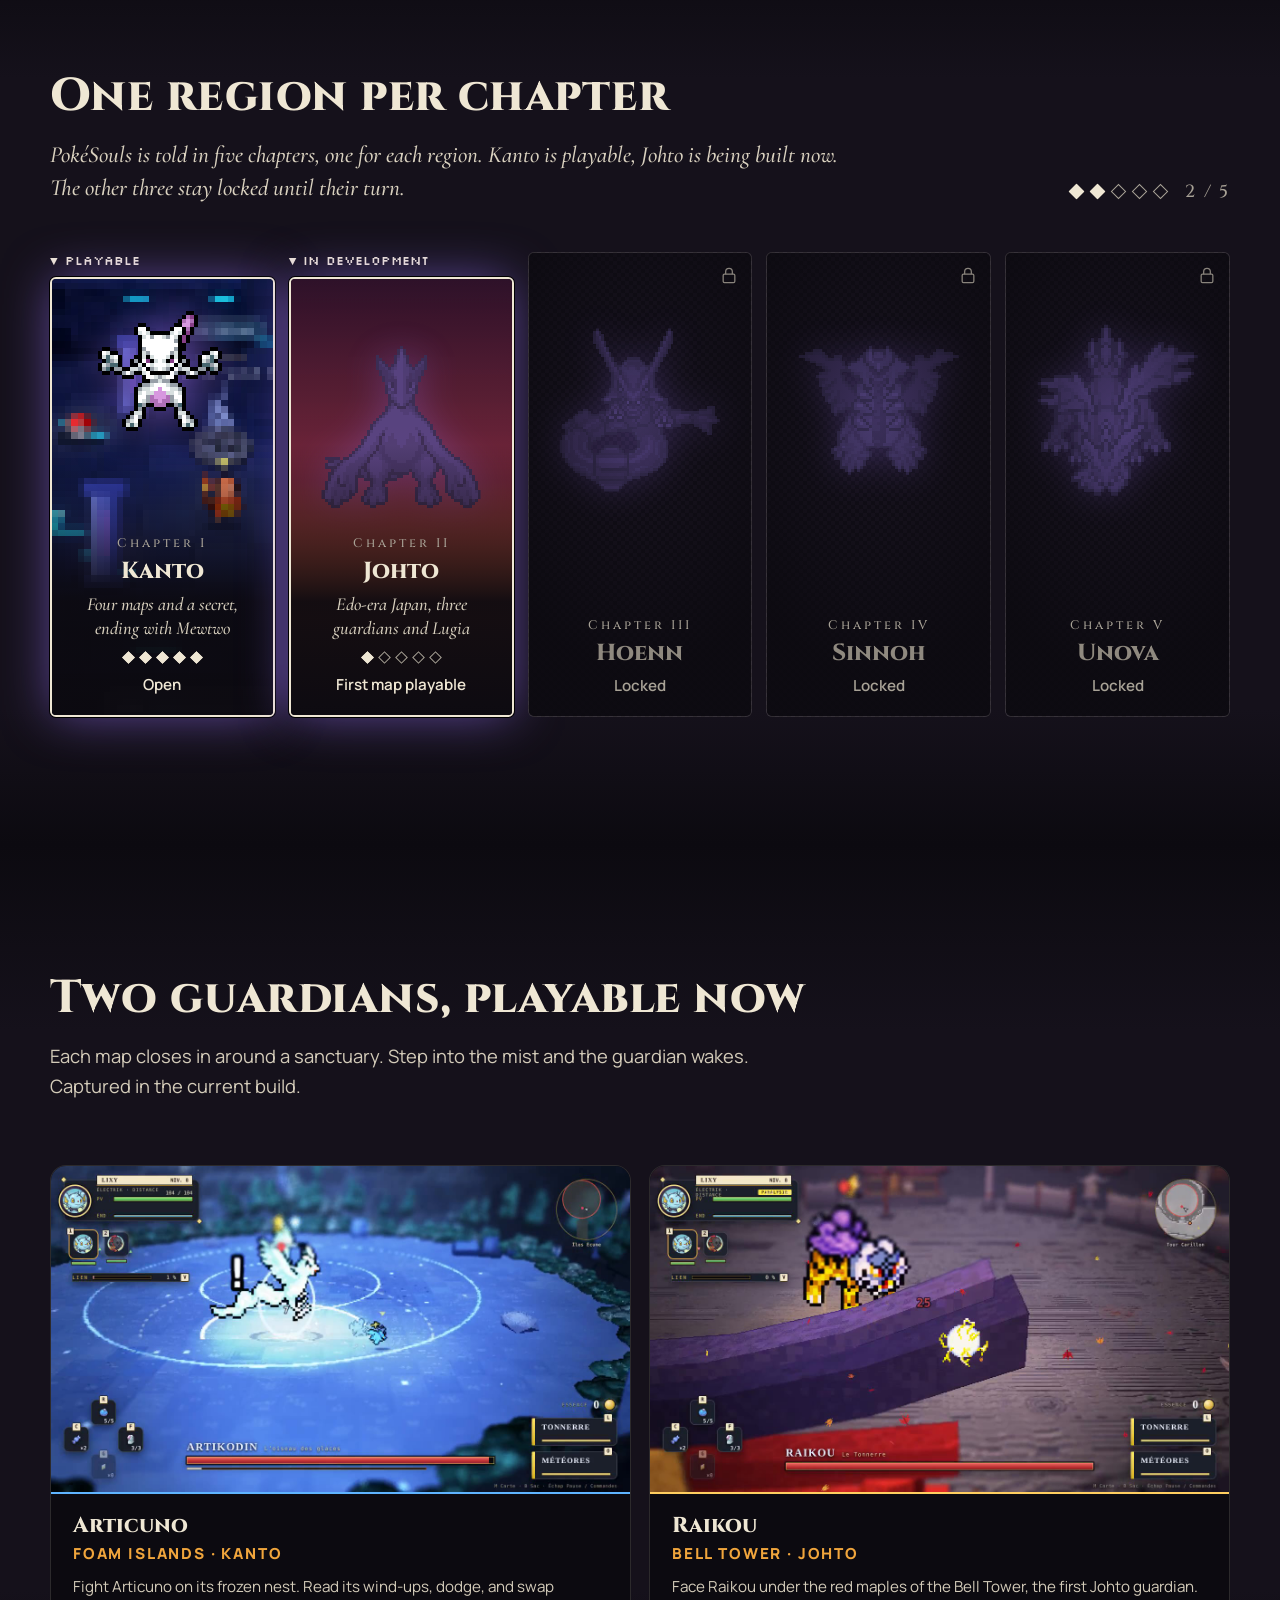
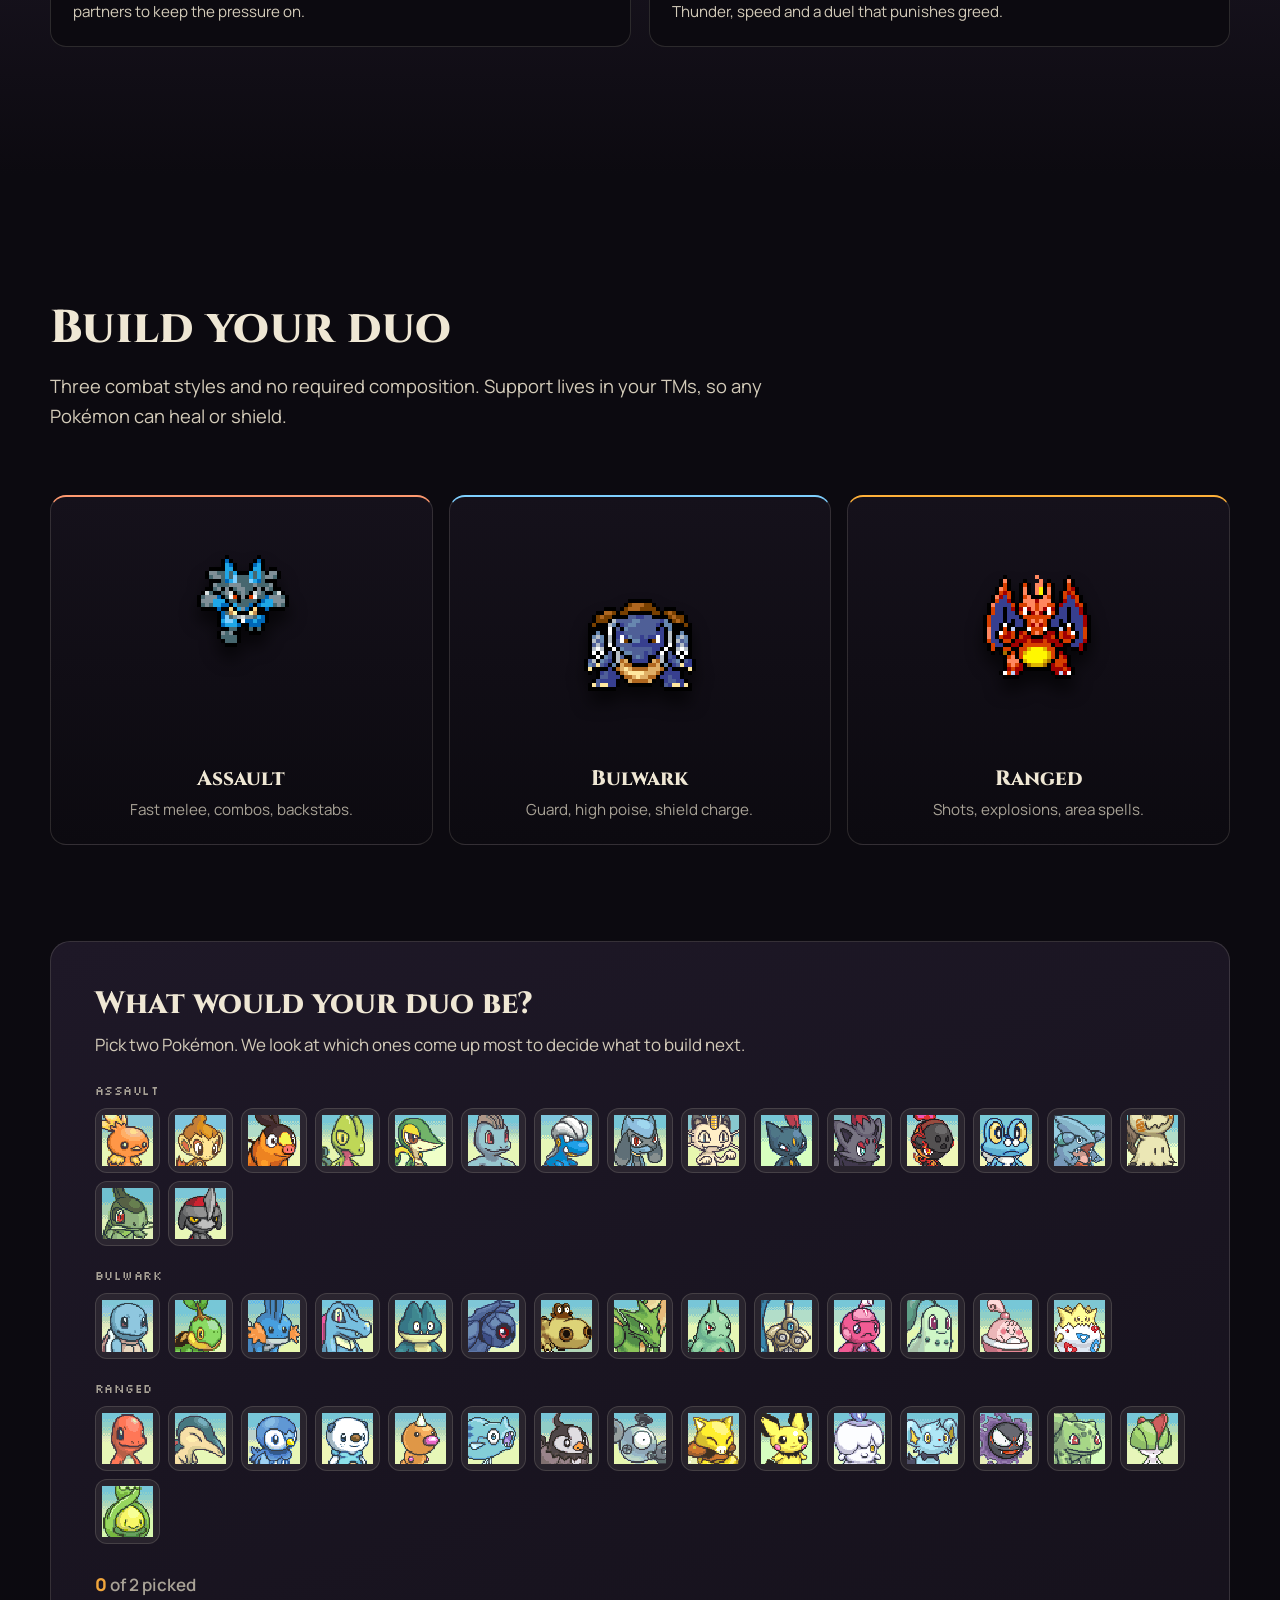
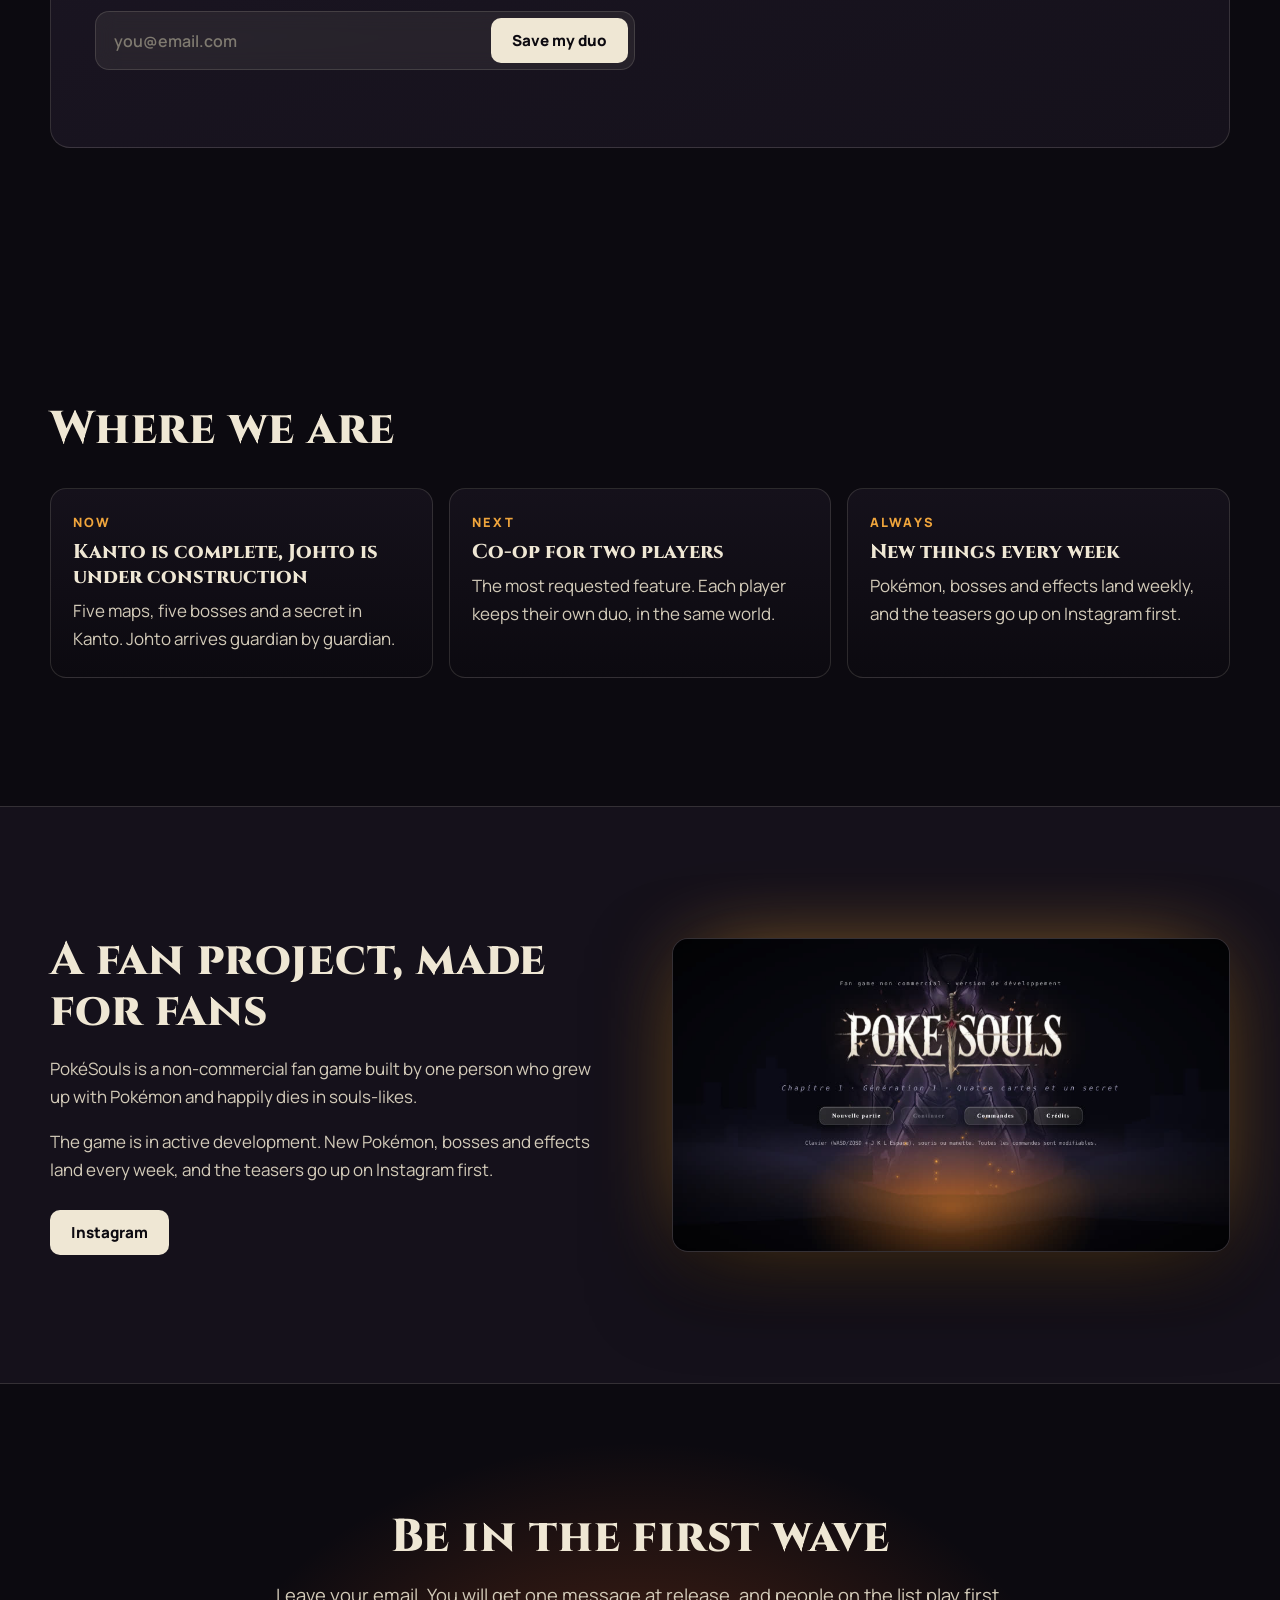
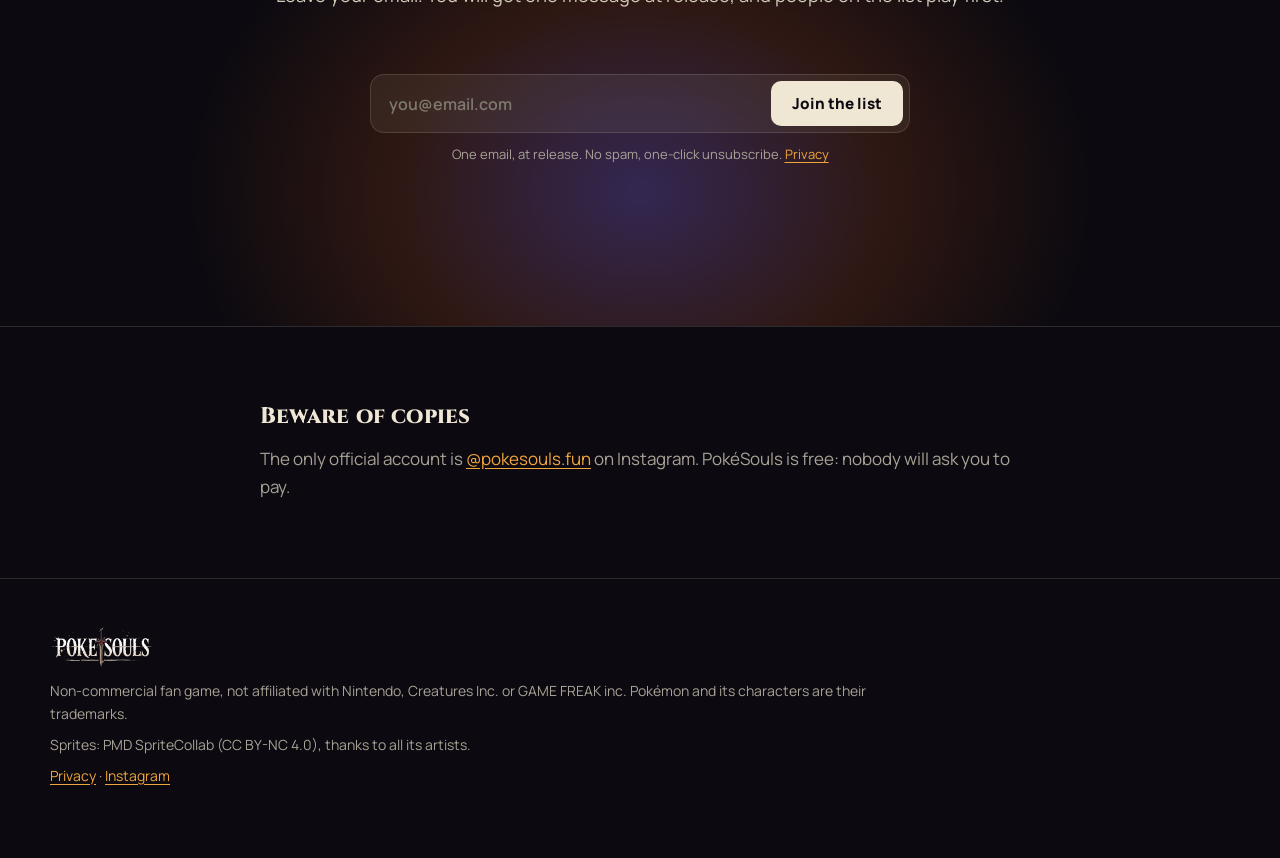
==== commit 2c8cb4be: "Site: animated gameplay clips instead of stills - Articuno and Raikou boss fights recorded in the cu" ====
--- a/index.html
+++ b/index.html
@@ -119,7 +119,7 @@
         <h3 data-i18n="f4.t">Worlds that feel alive</h3>
         <p data-i18n="f4.p">Day turns to night and weather rolls in. Enemy camps guard their loot, a wandering mini-boss patrols the map, and each world opens with its own arrival cinematic. Every map takes the look of the legendary who rules it, from frozen islands to an Edo-era bell tower.</p>
       </div>
-      <figure class="shot"><img src="assets/img/world-johto.jpg" width="1280" height="720" loading="lazy" alt="Gameplay: a lightning Pokémon on a stone courtyard of the Bell Tower in Johto"></figure>
+      <figure class="shot"><video class="clip" data-clip src="assets/clips/gp-johto.mp4" poster="assets/clips/gp-johto.jpg" muted loop playsinline preload="none" aria-label="Gameplay: running through the Bell Tower in Johto, with enemy camps, a fire and falling leaves"></video></figure>
     </article>
   </div>
 </section>
@@ -174,8 +174,8 @@
     <h2 class="sec-title" data-i18n="boss.title">Two guardians, playable now</h2>
     <p class="sec-lead" data-i18n="boss.lead">Each map closes in around a sanctuary. Step into the mist and the guardian wakes. Captured in the current build.</p>
     <ul class="boss-grid boss-grid-2">
-      <li class="boss" style="--tint:#5fb4ff"><img class="clip" src="assets/img/boss-articuno.jpg" width="1280" height="720" loading="lazy" alt="Gameplay: the fight against Articuno on the Foam Islands, with boss bar and team HUD"><div class="boss-text"><h3 data-i18n="bn.1">Articuno</h3><p class="boss-place" data-i18n="boss.1">Foam Islands · Kanto</p><p data-i18n="boss.1d">Fight Articuno on its frozen nest. Read its wind-ups, dodge, and swap partners to keep the pressure on.</p></div></li>
-      <li class="boss" style="--tint:#ffce60"><img class="clip" src="assets/img/boss-raikou.jpg" width="1280" height="720" loading="lazy" alt="Gameplay: the fight against Raikou in the Bell Tower sanctuary, with boss bar and team HUD"><div class="boss-text"><h3 data-i18n="bn.6">Raikou</h3><p class="boss-place" data-i18n="boss.6">Bell Tower · Johto</p><p data-i18n="boss.6d">Face Raikou under the red maples of the Bell Tower, the first Johto guardian. Thunder, speed and a duel that punishes greed.</p></div></li>
+      <li class="boss" style="--tint:#5fb4ff"><video class="clip" data-clip src="assets/clips/gp-articuno.mp4" poster="assets/clips/gp-articuno.jpg" muted loop playsinline preload="none" aria-label="Gameplay: the fight against Articuno on the Foam Islands, with boss bar and team HUD"></video><div class="boss-text"><h3 data-i18n="bn.1">Articuno</h3><p class="boss-place" data-i18n="boss.1">Foam Islands · Kanto</p><p data-i18n="boss.1d">Fight Articuno on its frozen nest. Read its wind-ups, dodge, and swap partners to keep the pressure on.</p></div></li>
+      <li class="boss" style="--tint:#ffce60"><video class="clip" data-clip src="assets/clips/gp-raikou.mp4" poster="assets/clips/gp-raikou.jpg" muted loop playsinline preload="none" aria-label="Gameplay: the fight against Raikou in the Bell Tower sanctuary, with boss bar and team HUD"></video><div class="boss-text"><h3 data-i18n="bn.6">Raikou</h3><p class="boss-place" data-i18n="boss.6">Bell Tower · Johto</p><p data-i18n="boss.6d">Face Raikou under the red maples of the Bell Tower, the first Johto guardian. Thunder, speed and a duel that punishes greed.</p></div></li>
     </ul>
   </div>
 </section>
--- a/css/style.css
+++ b/css/style.css
@@ -249,7 +249,7 @@
 
 /* v2 : deux gardiens, feuille de route */
 .boss-grid-2{grid-template-columns:repeat(2,1fr)}
-.boss-grid-2 .boss img.clip{width:100%;aspect-ratio:16/9;object-fit:cover;display:block}
+.boss-grid-2 .boss .clip{width:100%;aspect-ratio:16/9;object-fit:cover;display:block;background:#000}
 .boss-grid-2 .boss-text{padding:20px 22px 22px}
 .boss-place{font:800 .8rem var(--body);letter-spacing:.12em;text-transform:uppercase;color:var(--ember)!important;margin:4px 0 10px!important}
 .gabs{grid-template-columns:repeat(3,1fr)}
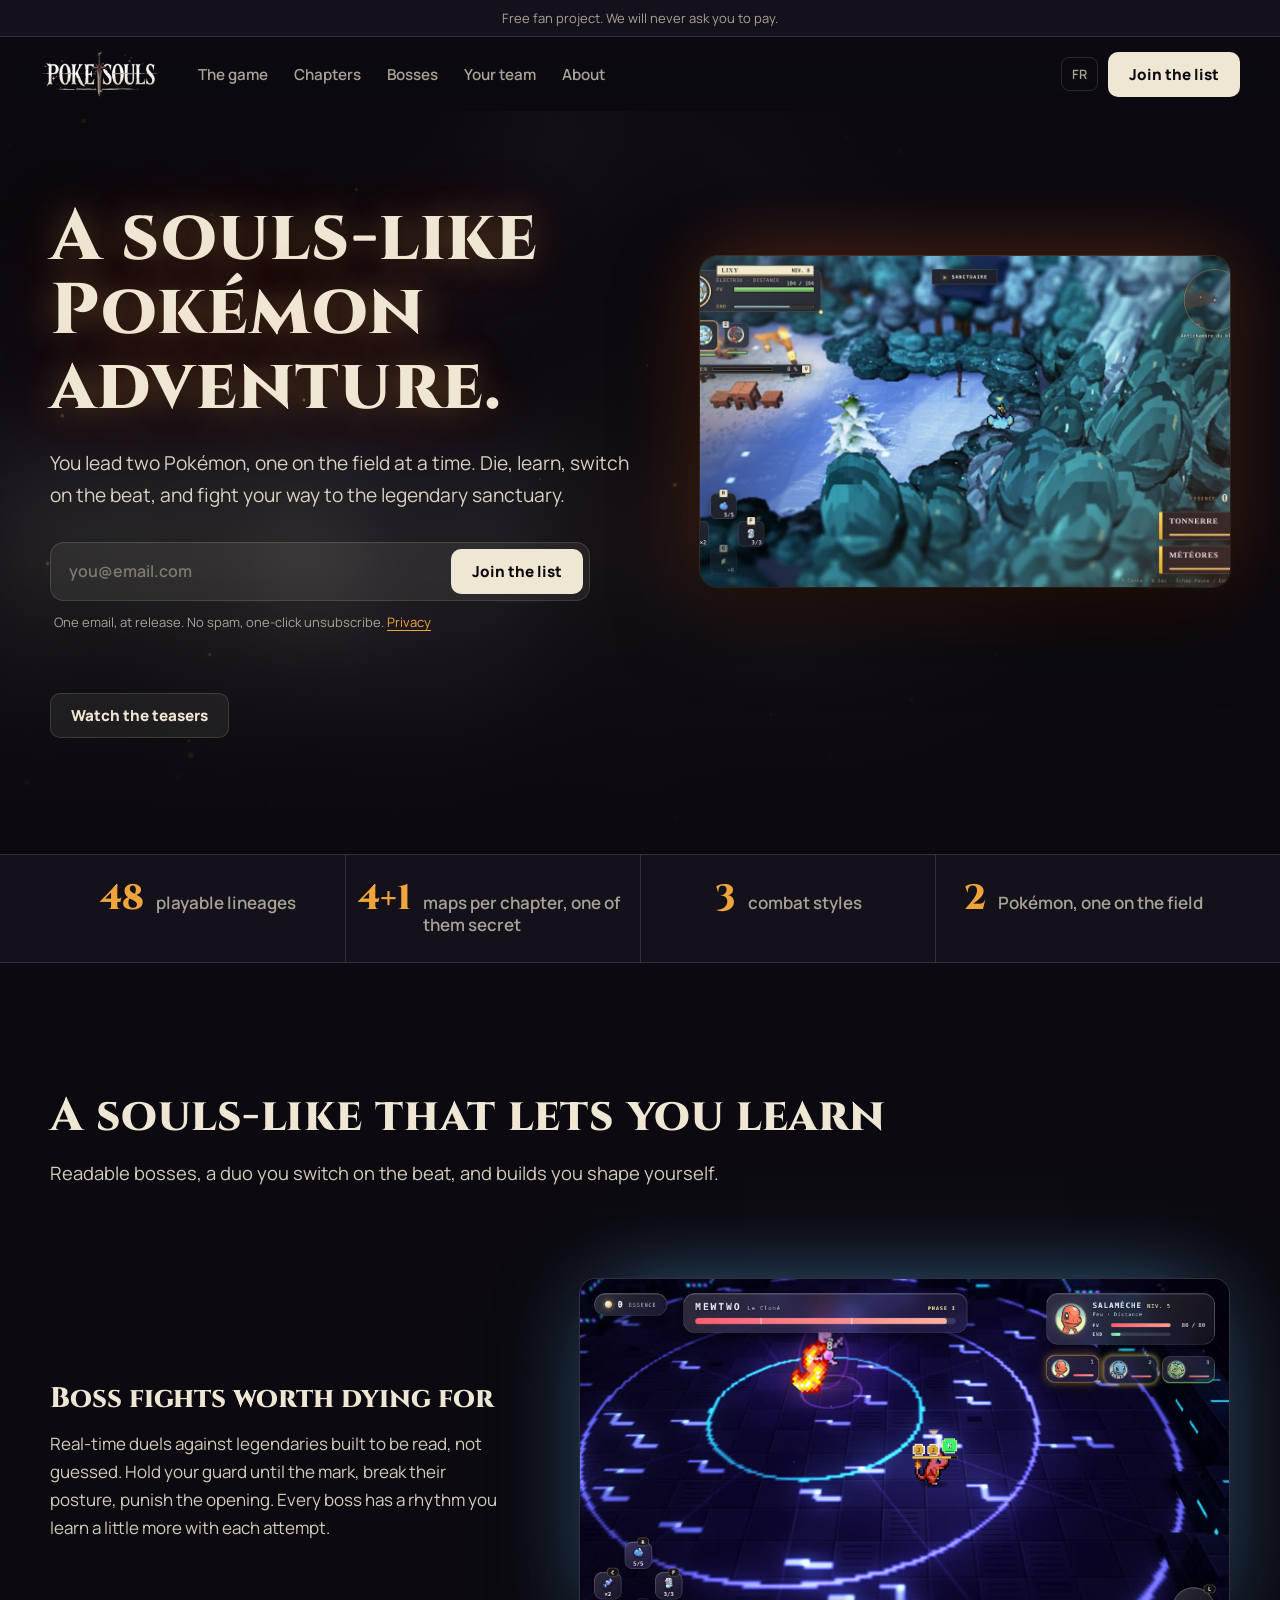
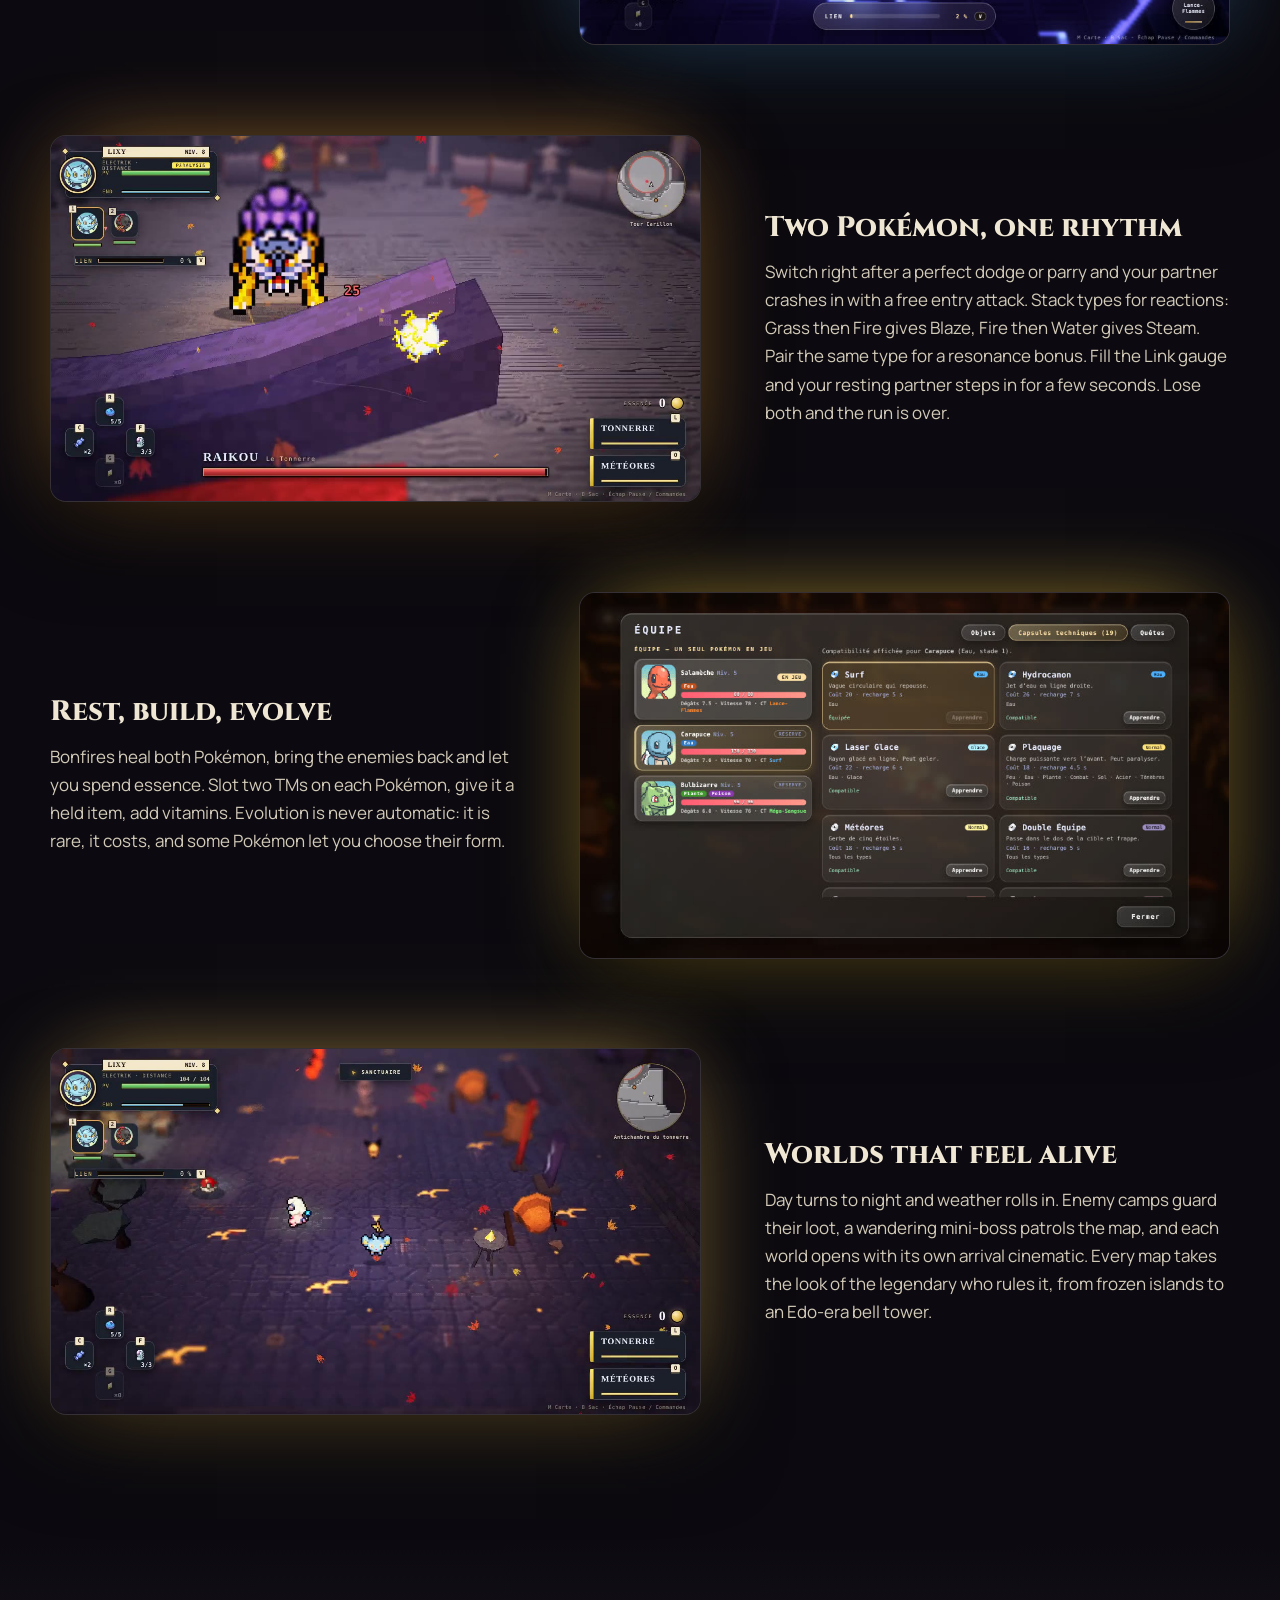
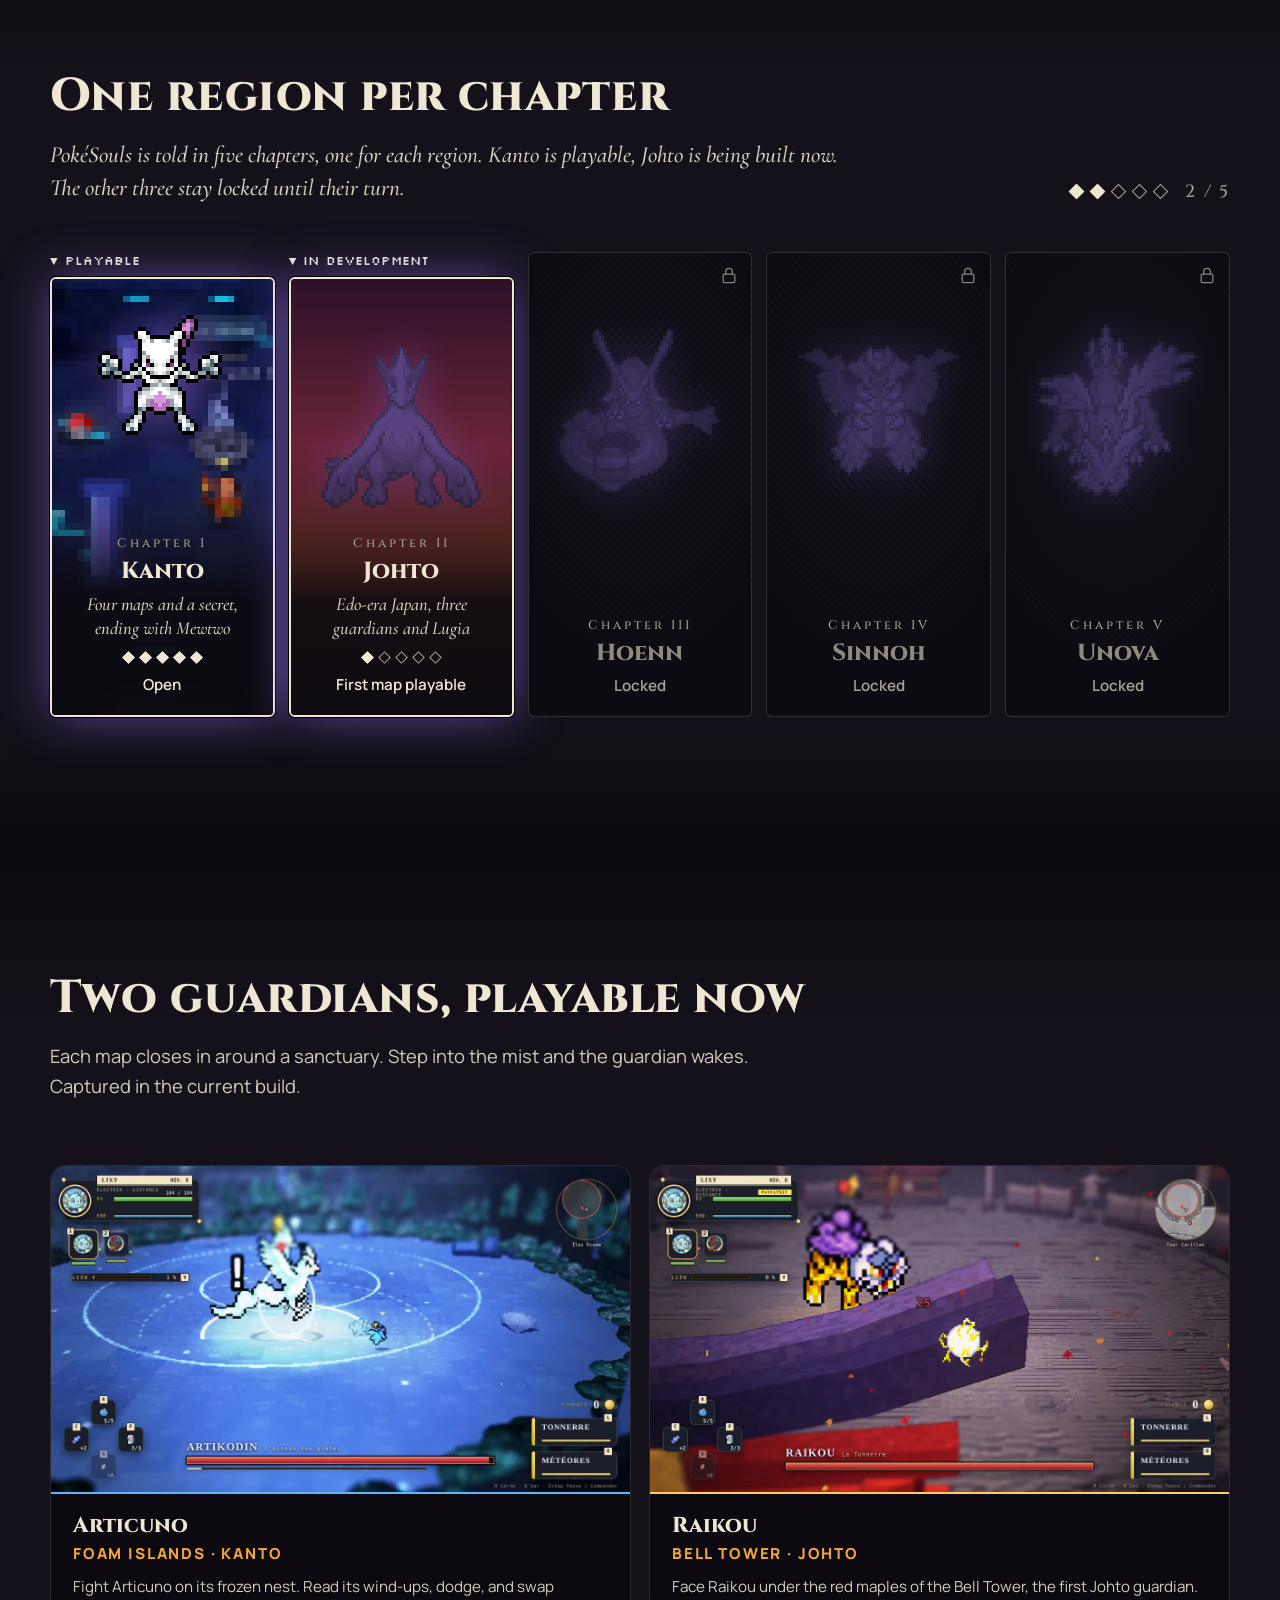
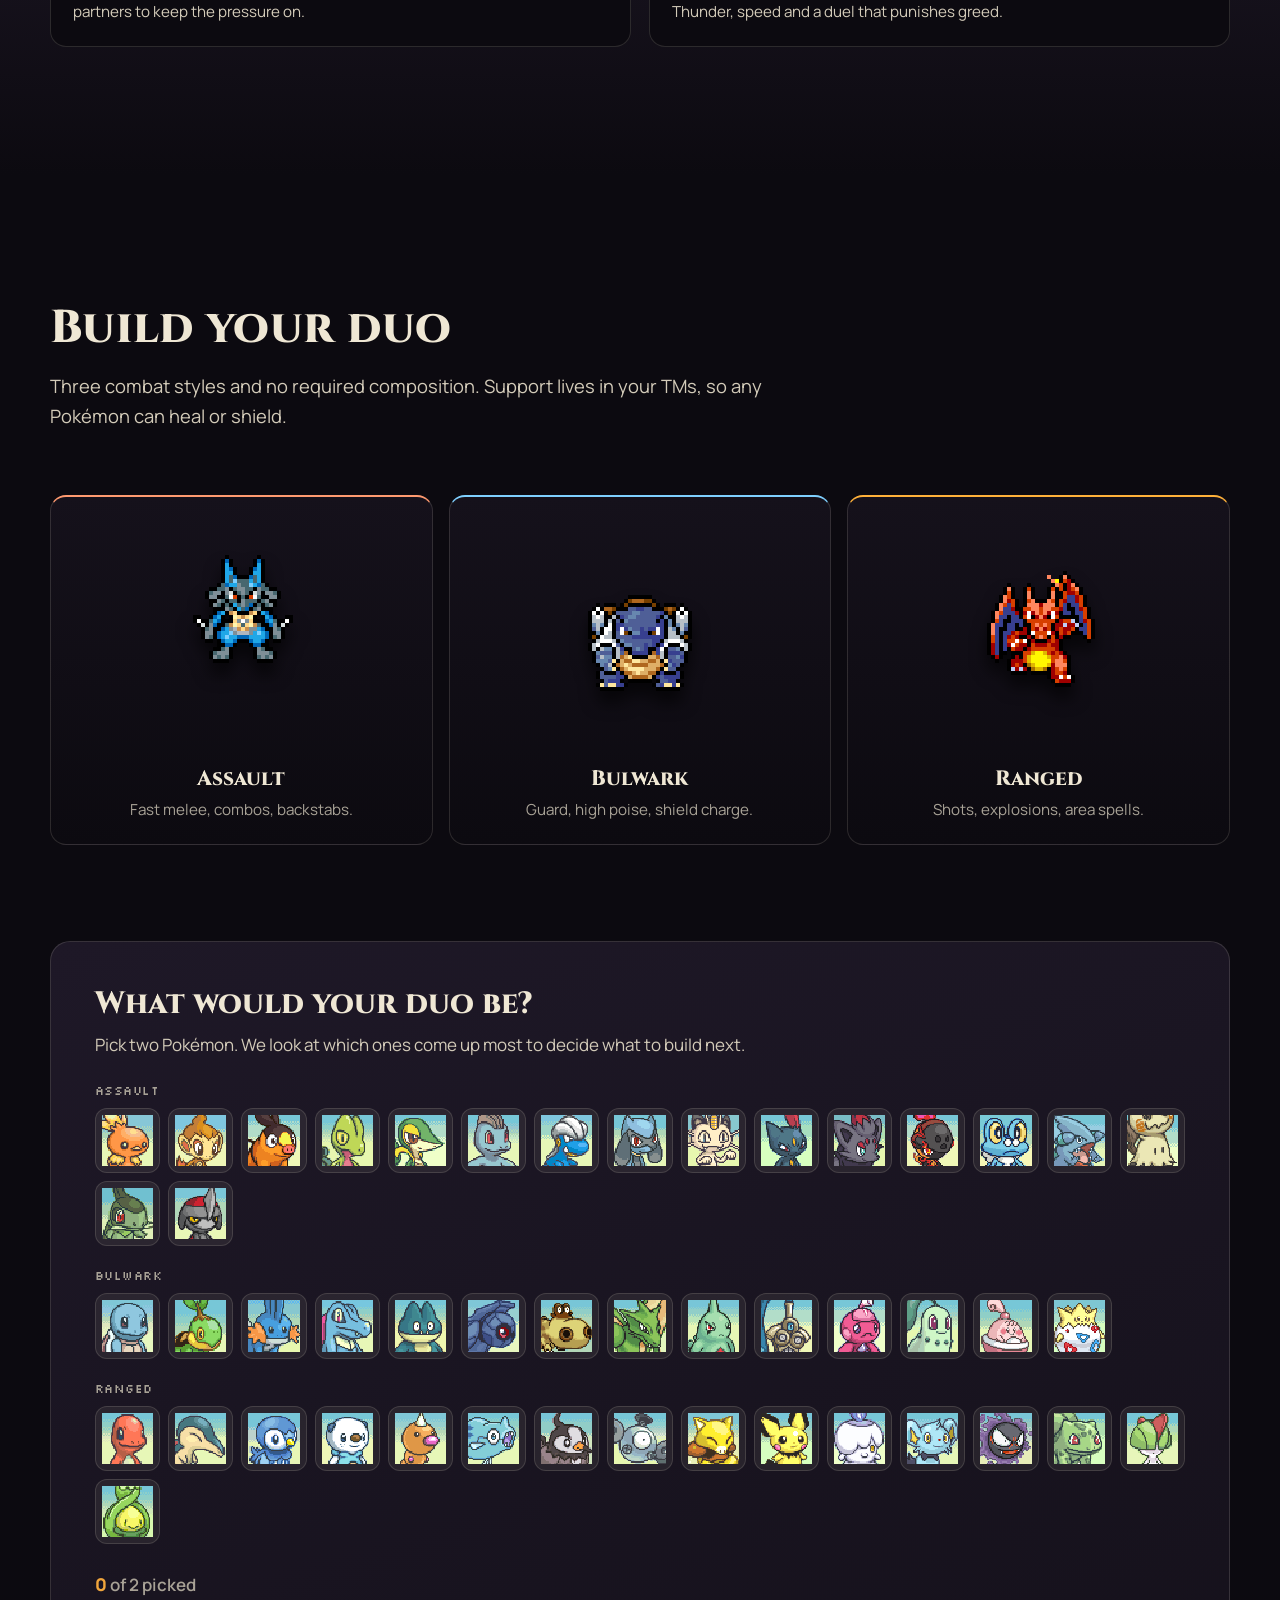
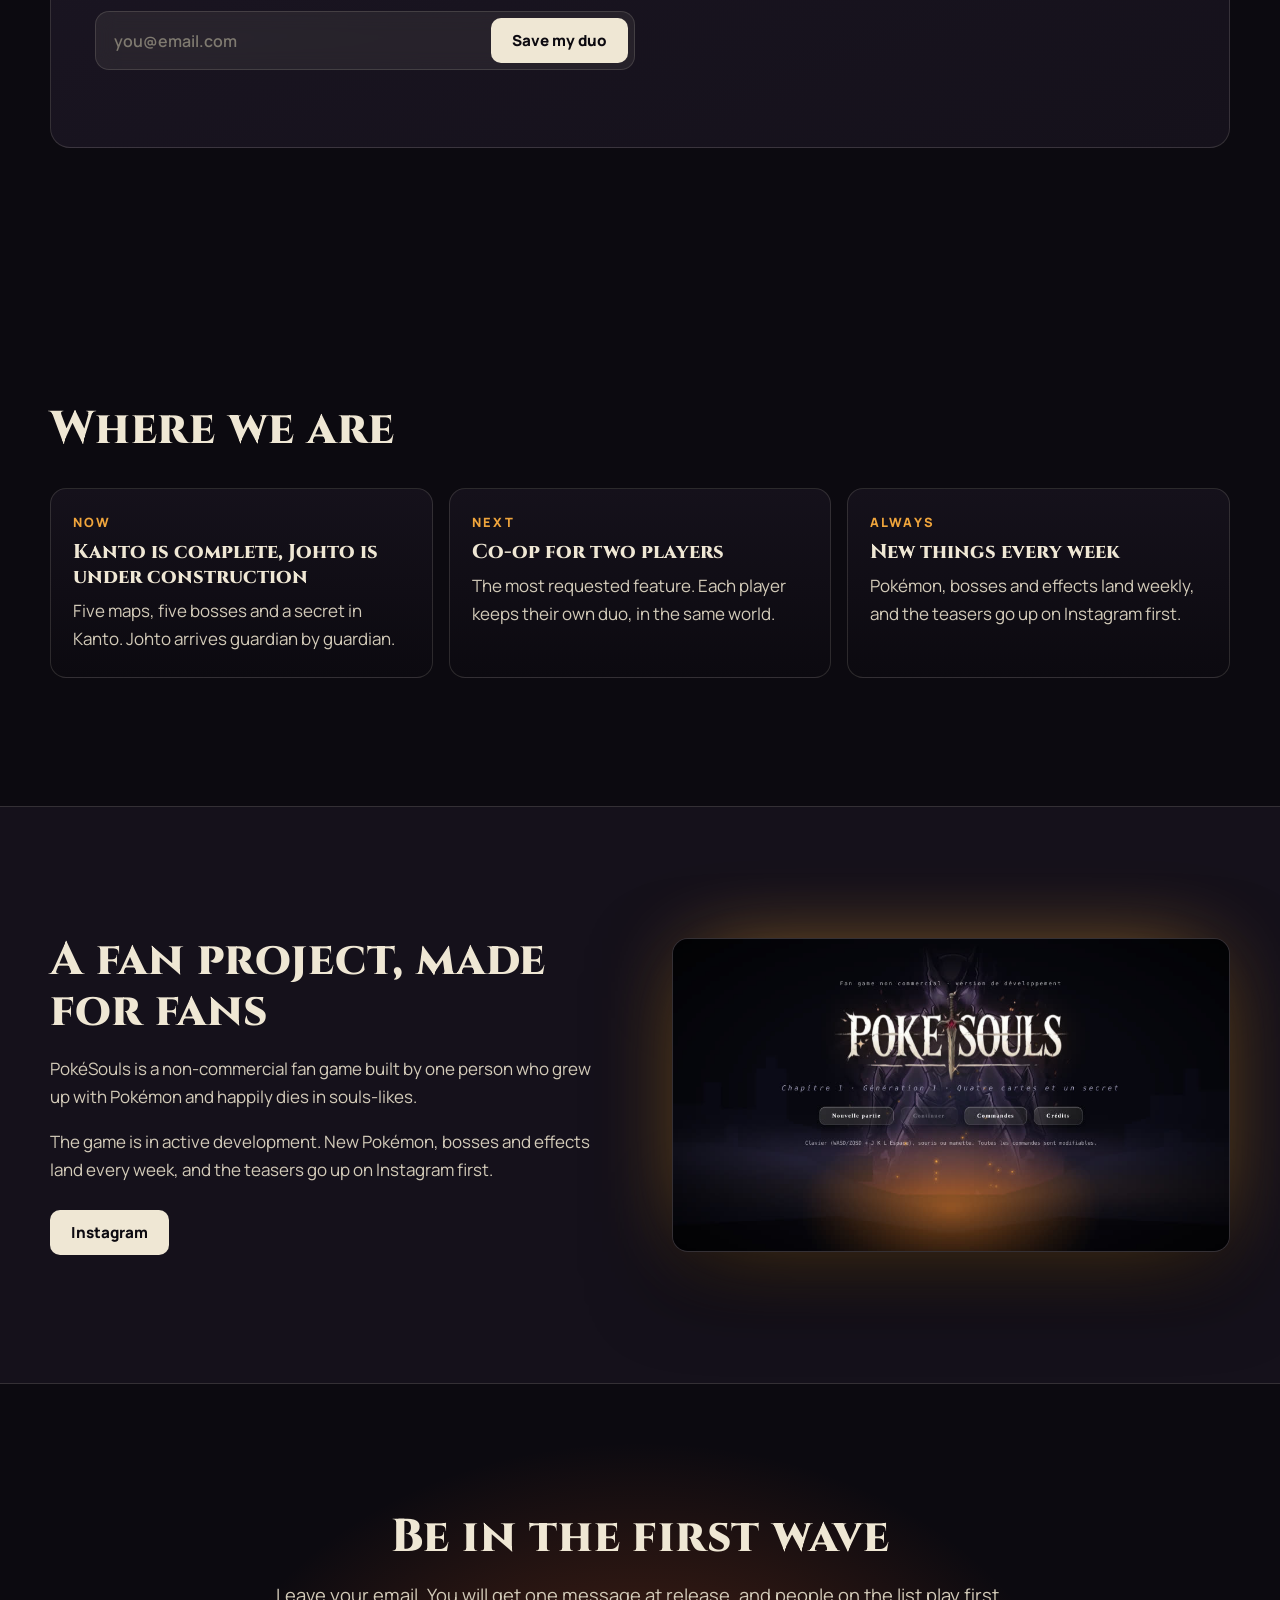
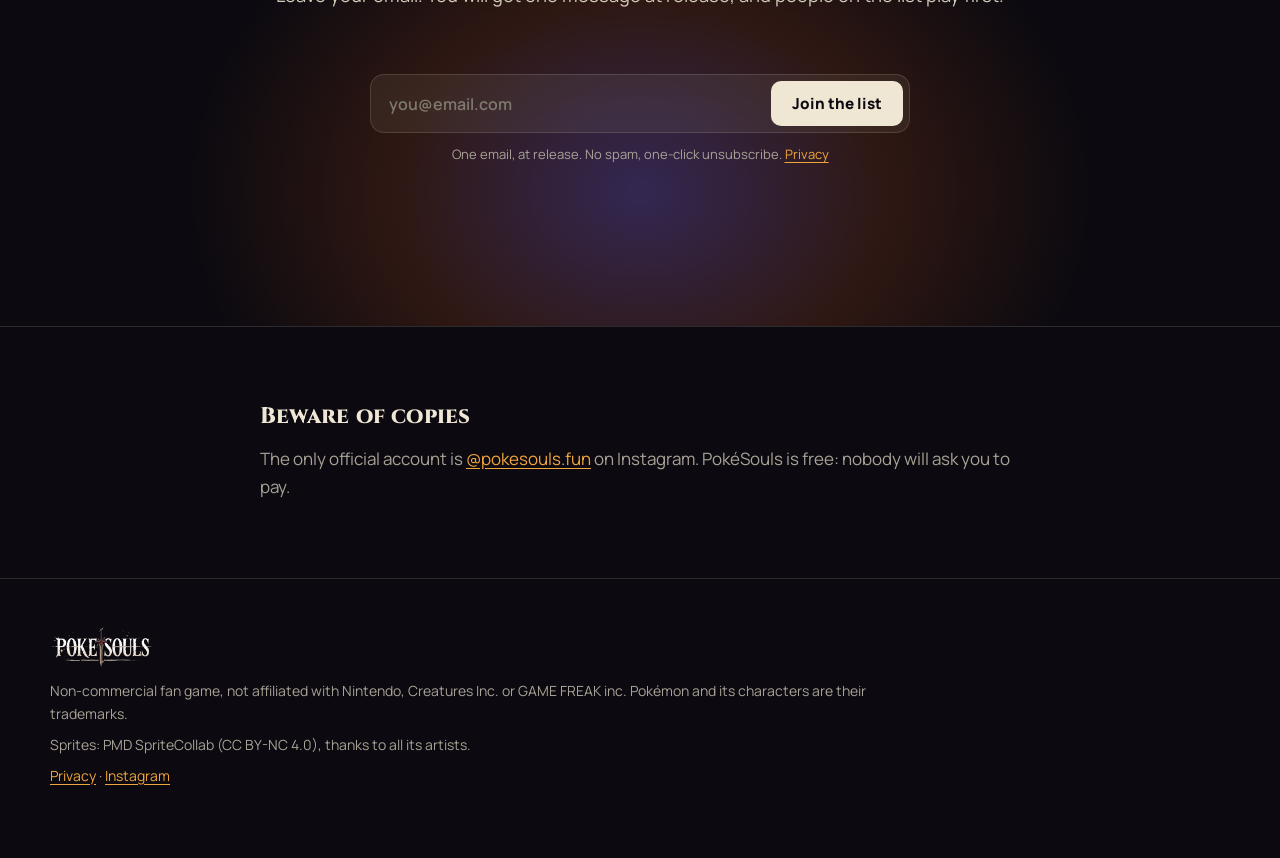
==== commit afc0ec10: "Site: new hero and relay clips from the current build Co-Authored-By: Claude Sonnet 5.5 <noreply@ant" ====
--- a/index.html
+++ b/index.html
@@ -103,7 +103,7 @@
         <h3 data-i18n="f2.t">Two Pokémon, one rhythm</h3>
         <p data-i18n="f2.p">Switch right after a perfect dodge or parry and your partner crashes in with a free entry attack. Stack types for reactions: Grass then Fire gives Blaze, Fire then Water gives Steam. Pair the same type for a resonance bonus. Fill the Link gauge and your resting partner steps in for a few seconds. Lose both and the run is over.</p>
       </div>
-      <figure class="shot"><video class="clip" data-clip src="assets/clips/relay.mp4" poster="assets/clips/relay.jpg" muted loop playsinline preload="none" aria-label="Gameplay: switching Pokémon right after a dodge to trigger an entry attack"></video></figure>
+      <figure class="shot"><video class="clip" data-clip src="assets/clips/relay.mp4" poster="assets/clips/relay.jpg" muted loop playsinline preload="none" aria-label="Gameplay: dodging Raikou, then switching partner to trigger an entry attack"></video></figure>
     </article>
 
     <article class="feat" style="--tint:#ffd23f">
